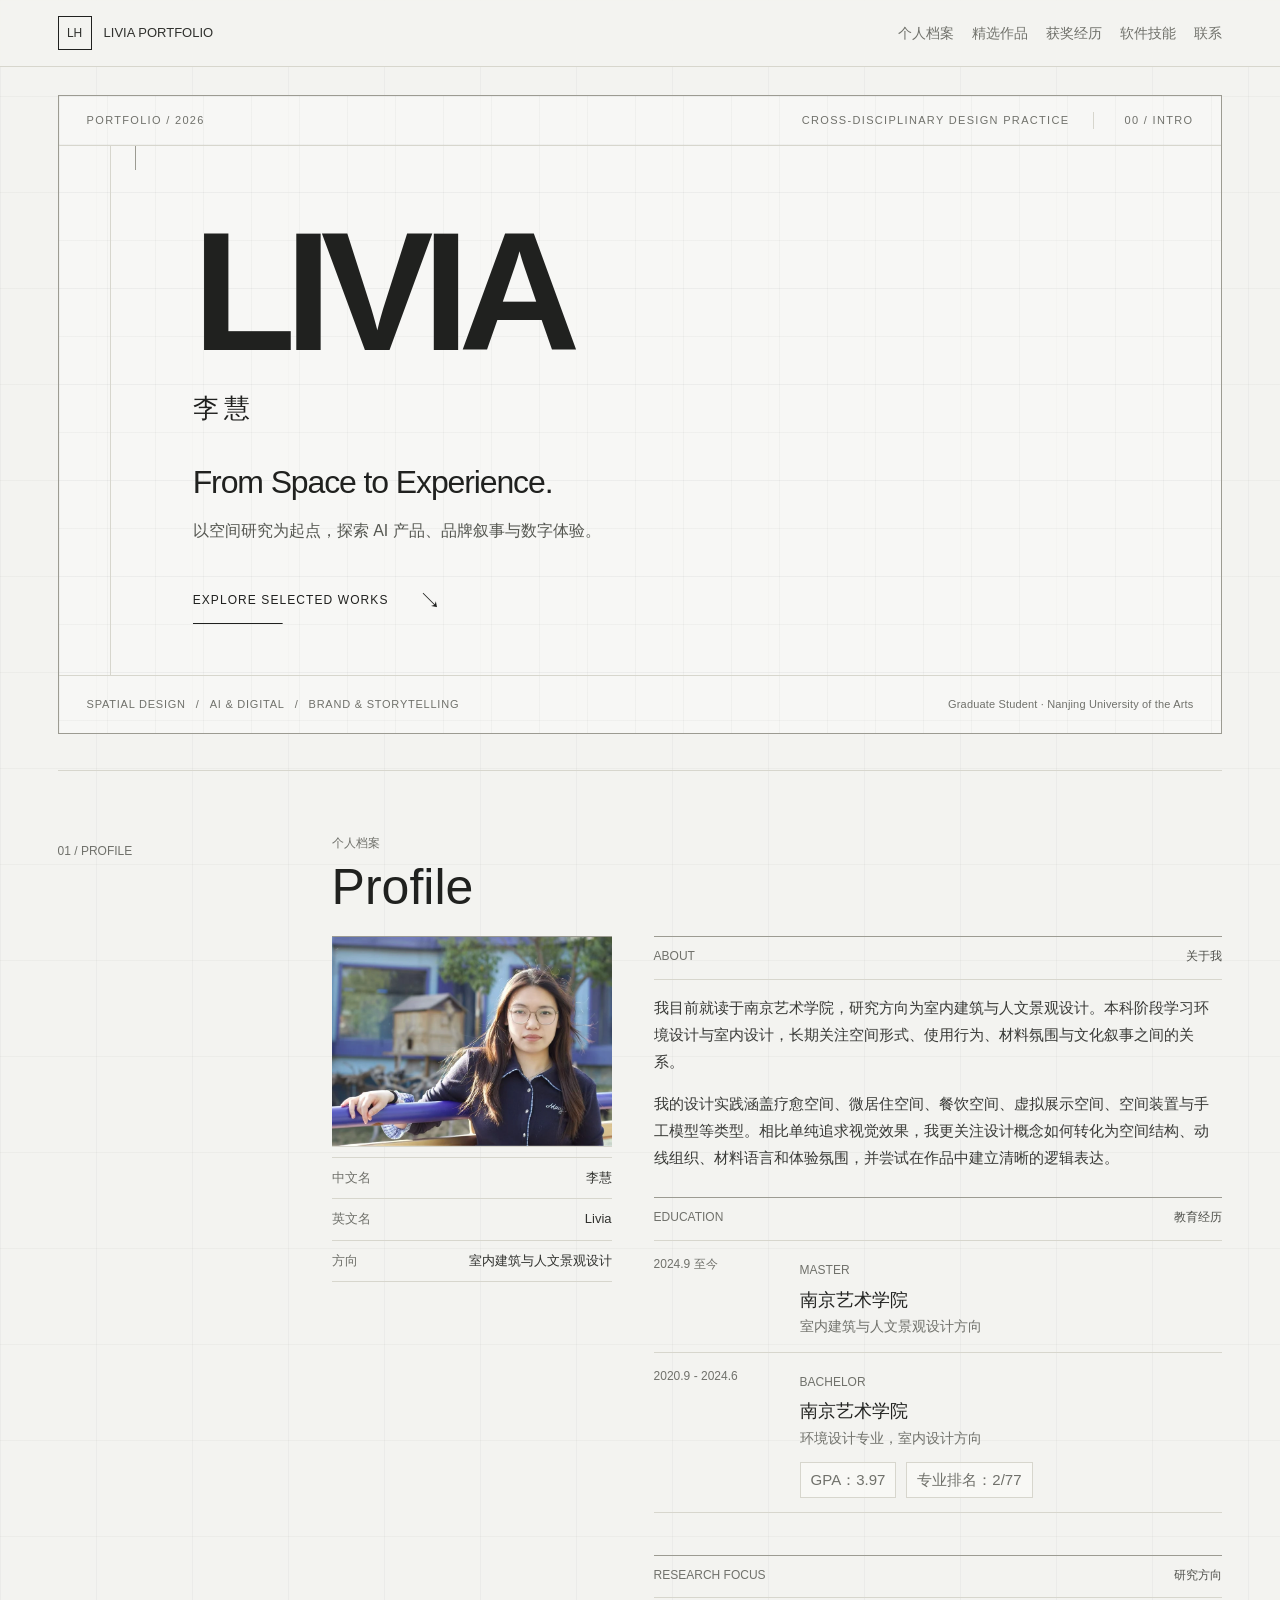
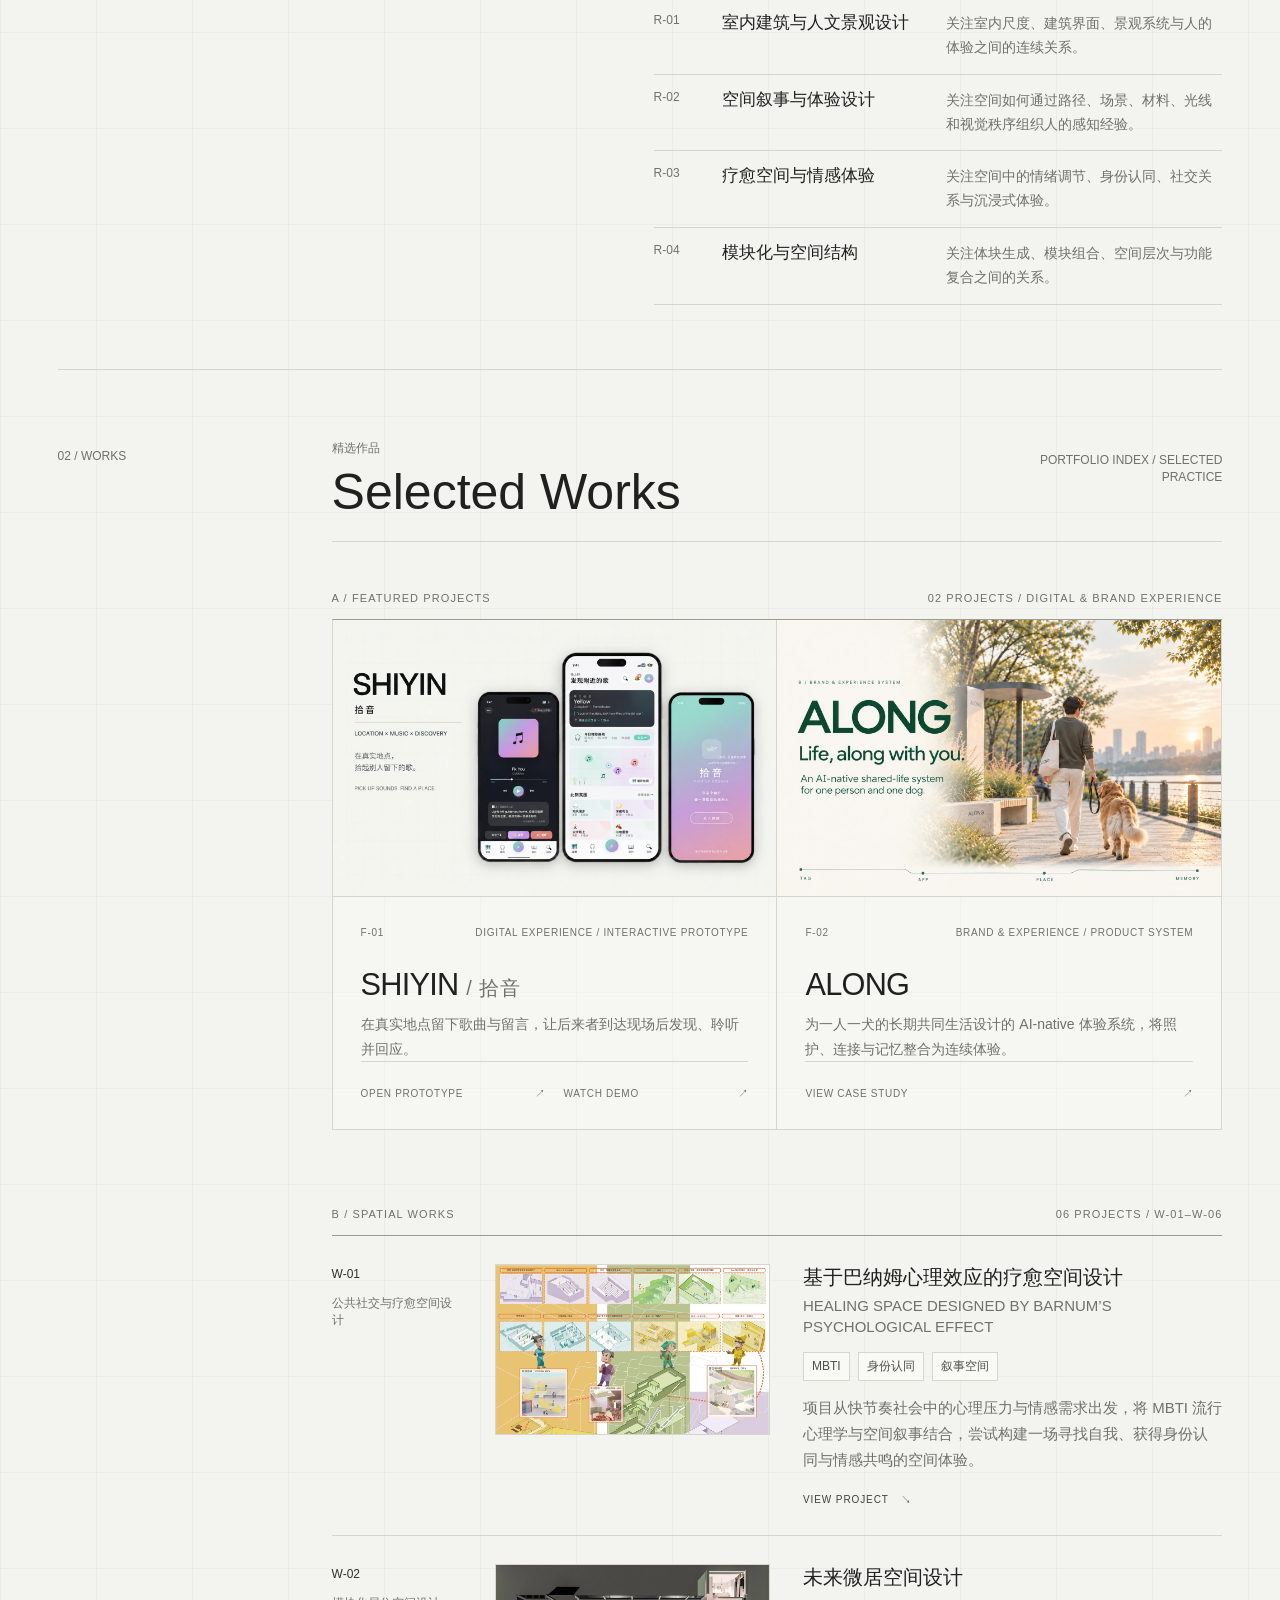
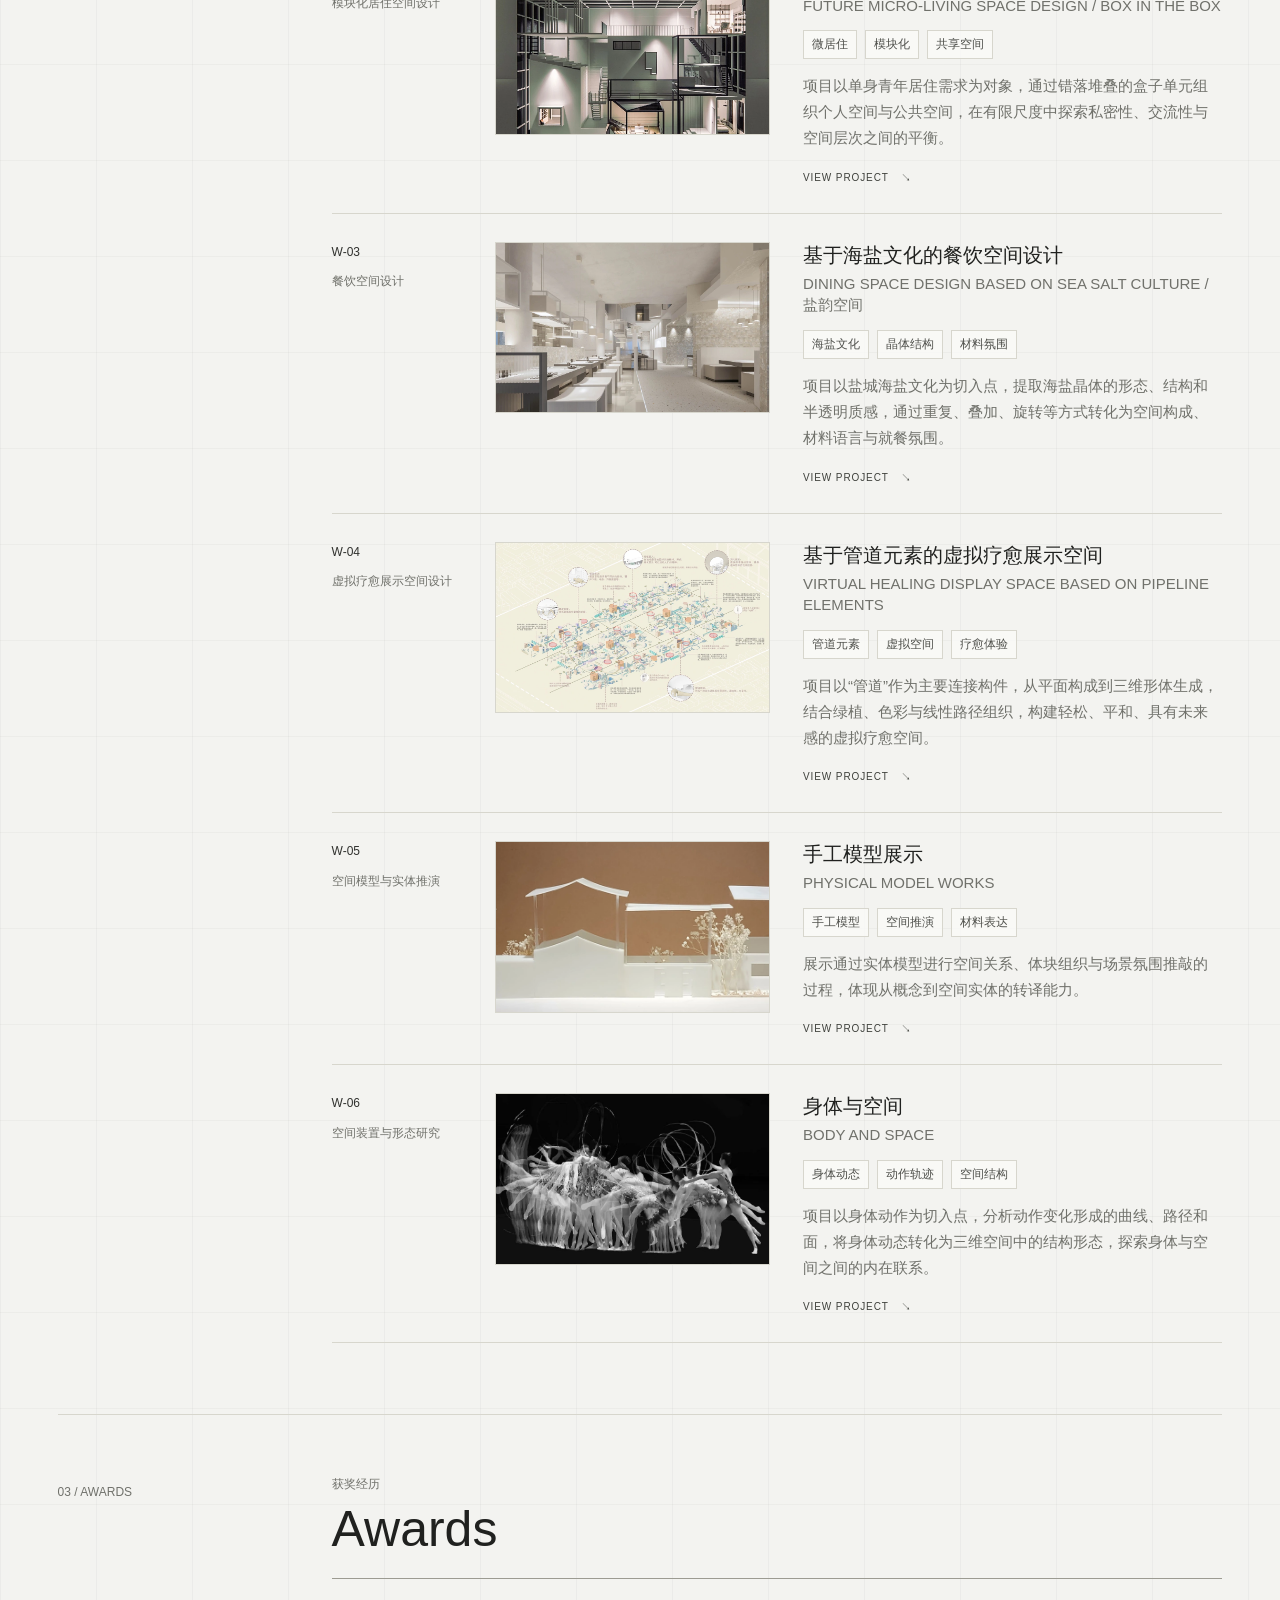
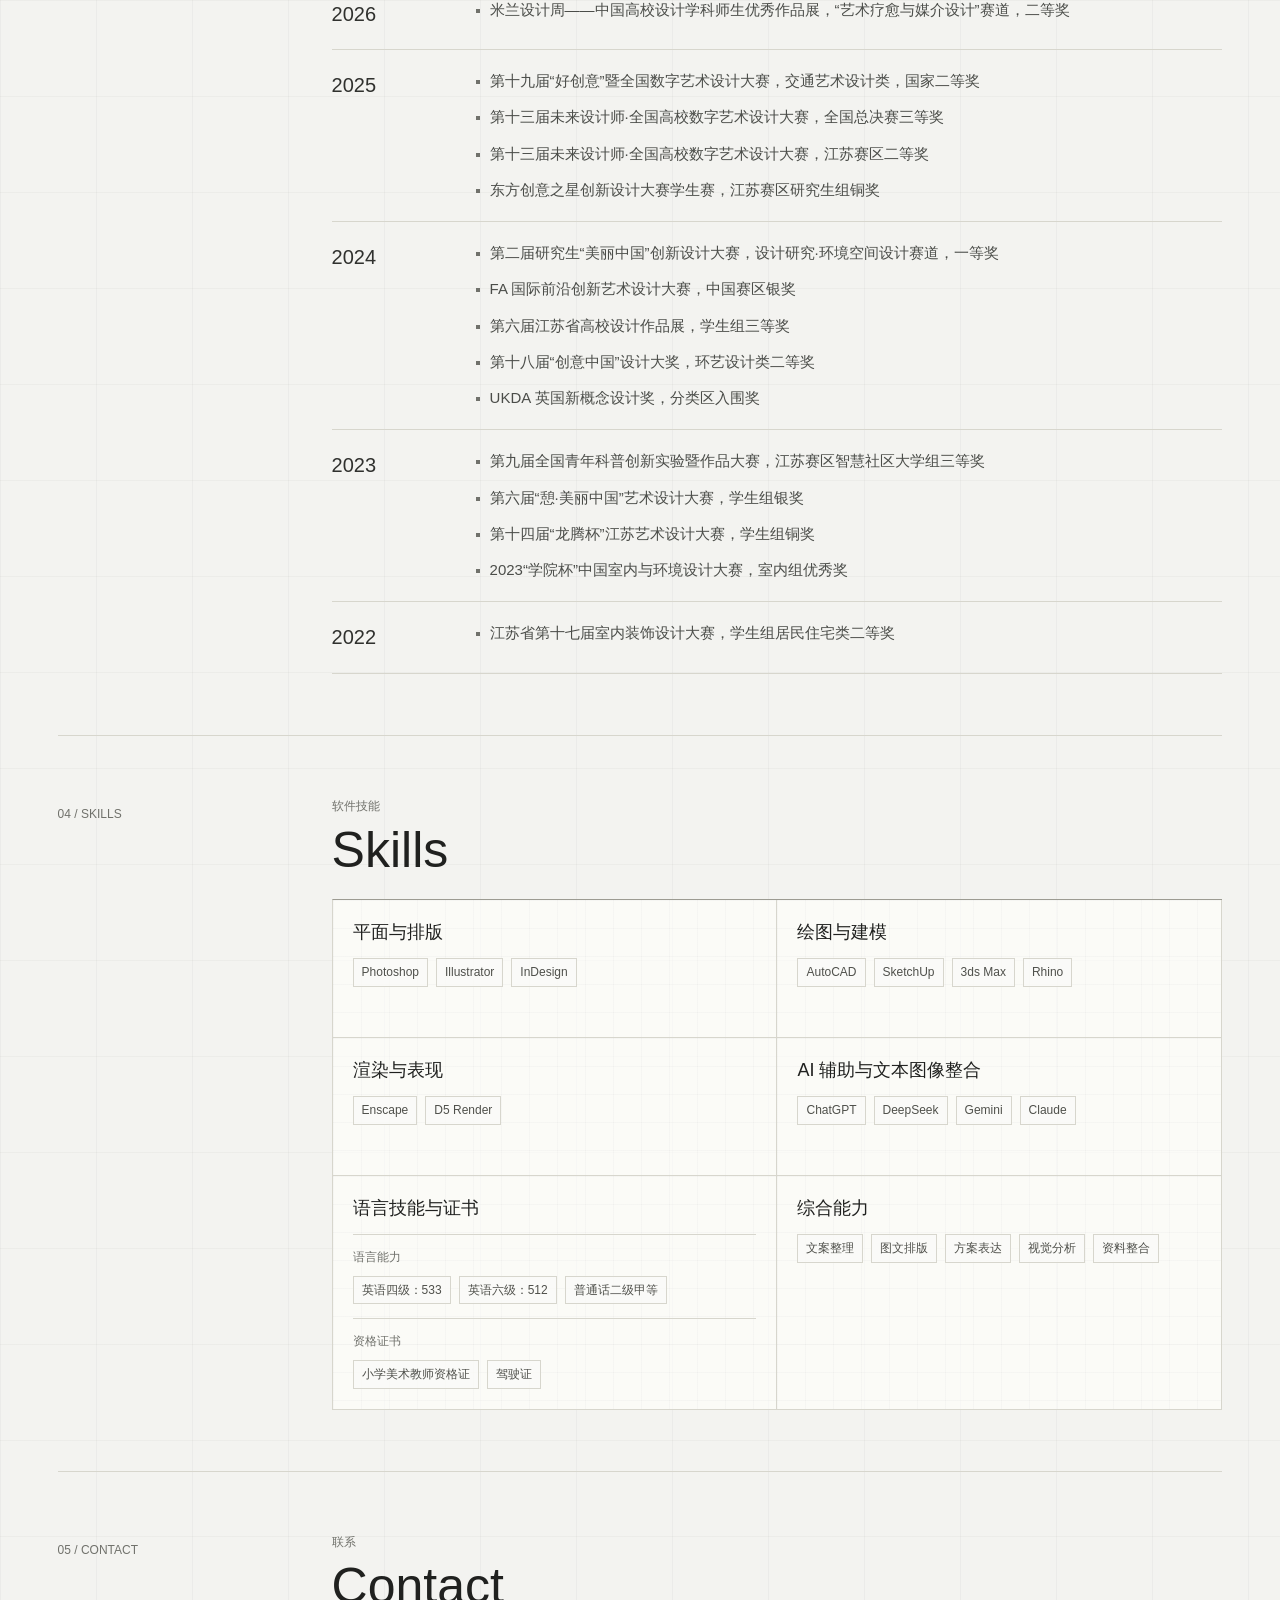
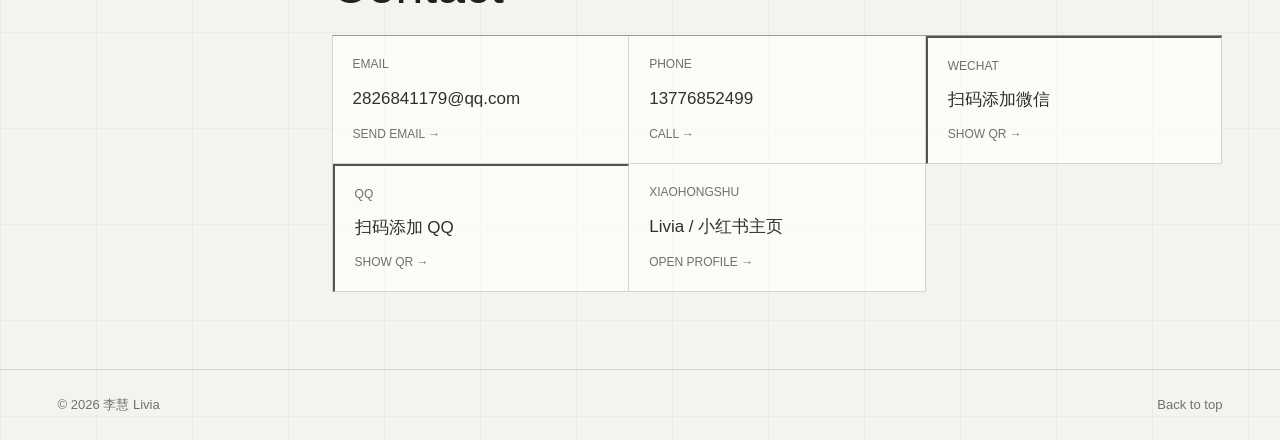
==== index.html @ 431dc791 "Livia portfolio site: optimise assets to WebP and shrink deploy to 69 MB" ====
﻿<!DOCTYPE html>
<html lang="zh-CN">
<head>
  <meta charset="UTF-8">
  <meta name="viewport" content="width=device-width, initial-scale=1.0">
  <title>李慧 / Livia Portfolio Website</title>
  <meta name="description" content="李慧 / Livia 的个人作品集网站，展示个人简介、教育经历、研究方向、精选作品、获奖经历、软件技能与联系方式。">
  <link rel="icon" href="favicon.svg" type="image/svg+xml">
  <link rel="stylesheet" href="style.css">
</head>
<body>
  <!-- 顶部导航：保留克制的作品集导航，手机端折叠显示 -->
  <header class="site-header">
    <a class="brand" href="#home" aria-label="返回首页">
      <span class="brand-mark">LH</span>
      <span>Livia Portfolio</span>
    </a>

    <button class="nav-toggle" type="button" aria-expanded="false" aria-controls="site-nav" aria-label="打开导航">
      <span></span>
      <span></span>
      <span></span>
    </button>

    <nav class="site-nav" id="site-nav">
      <a href="#profile">个人档案</a>
      <a href="#works">精选作品</a>
      <a href="#awards">获奖经历</a>
      <a href="#skills">软件技能</a>
      <a href="#contact">联系</a>
    </nav>
  </header>

  <main>
    <!-- Hero V2：沿用图纸网格，以姓名、宣言与领域索引建立层级。 -->
    <section class="hero hero-v2" id="home" aria-labelledby="hero-name">
      <div class="hero-sheet">
        <div class="hero-v2-meta hero-enter">
          <p>PORTFOLIO / 2026</p>
          <p>CROSS-DISCIPLINARY DESIGN PRACTICE</p>
          <span class="hero-sheet-number" aria-hidden="true">00 / INTRO</span>
        </div>

        <div class="hero-v2-body">
          <div class="hero-v2-identity">
            <h1 class="hero-v2-name hero-enter" id="hero-name">LIVIA</h1>
            <p class="hero-v2-cn hero-enter">李慧</p>
          </div>
          <div class="hero-v2-message hero-enter">
            <p class="hero-v2-manifesto"><span>From Space</span> <span>to Experience.</span></p>
            <p class="hero-v2-description">以空间研究为起点，探索 AI 产品、品牌叙事与数字体验。</p>
          </div>
          <div class="hero-v2-action hero-enter">
            <a class="hero-explore" href="#works">
              <span>EXPLORE SELECTED WORKS</span>
              <span class="hero-explore-arrow" aria-hidden="true">↘</span>
            </a>
          </div>
        </div>

        <div class="hero-v2-footer hero-enter">
          <p class="hero-v2-domains"><span>SPATIAL DESIGN</span><span aria-hidden="true">/</span><span>AI &amp; DIGITAL</span><span aria-hidden="true">/</span><span>BRAND &amp; STORYTELLING</span></p>
          <p class="hero-v2-affiliation">Graduate Student · Nanjing University of the Arts</p>
        </div>
      </div>
    </section>

    <section class="content-section section-grid profile-section" id="profile">
      <div class="section-label">01 / Profile</div>
      <div class="section-content">
        <p class="eyebrow">个人档案</p>
        <h2>Profile</h2>

        <!-- Profile：合并关于我、教育经历与研究方向，减少首页开头信息的分散感 -->
        <div class="profile-layout">
          <aside class="profile-panel">
            <figure class="profile-image">
              <img src="assets/images/profile.webp" alt="李慧 Livia 个人照片">
            </figure>
            <dl class="profile-info">
              <div>
                <dt>中文名</dt>
                <dd>李慧</dd>
              </div>
              <div>
                <dt>英文名</dt>
                <dd>Livia</dd>
              </div>
              <div>
                <dt>方向</dt>
                <dd>室内建筑与人文景观设计</dd>
              </div>
            </dl>
          </aside>

          <div class="profile-main">
            <section class="profile-block">
              <div class="profile-block-heading">
                <span>About</span>
                <span>关于我</span>
              </div>
              <div class="text-block profile-about-text">
                <p>
                  我目前就读于南京艺术学院，研究方向为室内建筑与人文景观设计。本科阶段学习环境设计与室内设计，长期关注空间形式、使用行为、材料氛围与文化叙事之间的关系。
                </p>
                <p>
                  我的设计实践涵盖疗愈空间、微居住空间、餐饮空间、虚拟展示空间、空间装置与手工模型等类型。相比单纯追求视觉效果，我更关注设计概念如何转化为空间结构、动线组织、材料语言和体验氛围，并尝试在作品中建立清晰的逻辑表达。
                </p>
              </div>
            </section>

            <section class="profile-block">
              <div class="profile-block-heading">
                <span>Education</span>
                <span>教育经历</span>
              </div>
              <div class="education-compact">
                <article class="education-item">
                  <div class="education-time">2024.9 至今</div>
                  <div class="education-body">
                    <span class="card-number">Master</span>
                    <h3>南京艺术学院</h3>
                    <p>室内建筑与人文景观设计方向</p>
                  </div>
                </article>

                <article class="education-item">
                  <div class="education-time">2020.9 - 2024.6</div>
                  <div class="education-body">
                    <span class="card-number">Bachelor</span>
                    <h3>南京艺术学院</h3>
                    <p>环境设计专业，室内设计方向</p>
                    <div class="meta-list">
                      <span>GPA：3.97</span>
                      <span>专业排名：2/77</span>
                    </div>
                  </div>
                </article>
              </div>
            </section>
          </div>

          <section class="profile-block profile-research">
            <div class="profile-block-heading">
              <span>Research Focus</span>
              <span>研究方向</span>
            </div>
            <div class="research-list">
              <article class="research-mini-card">
                <span class="card-number">R-01</span>
                <h3>室内建筑与人文景观设计</h3>
                <p>关注室内尺度、建筑界面、景观系统与人的体验之间的连续关系。</p>
              </article>

              <article class="research-mini-card">
                <span class="card-number">R-02</span>
                <h3>空间叙事与体验设计</h3>
                <p>关注空间如何通过路径、场景、材料、光线和视觉秩序组织人的感知经验。</p>
              </article>

              <article class="research-mini-card">
                <span class="card-number">R-03</span>
                <h3>疗愈空间与情感体验</h3>
                <p>关注空间中的情绪调节、身份认同、社交关系与沉浸式体验。</p>
              </article>

              <article class="research-mini-card">
                <span class="card-number">R-04</span>
                <h3>模块化与空间结构</h3>
                <p>关注体块生成、模块组合、空间层次与功能复合之间的关系。</p>
              </article>
            </div>
          </section>
        </div>
      </div>
    </section>

    <section class="content-section section-grid works-section" id="works">
      <div class="section-label">02 / Works</div>
      <div class="section-content">
        <div class="section-heading-row">
          <div>
            <p class="eyebrow">精选作品</p>
            <h2>Selected Works</h2>
          </div>
          <p class="section-note">Portfolio Index / Selected Practice</p>
        </div>

          <section class="works-group featured-projects" aria-labelledby="featured-projects-title">
            <div class="works-subsection-heading">
              <h3 id="featured-projects-title">A / Featured Projects</h3>
              <p>02 Projects / Digital &amp; Brand Experience</p>
            </div>

            <div class="featured-grid">
              <article class="featured-card featured-card--shiyin">
                <a class="featured-media featured-primary-link" href="https://shiyin-prototype.vercel.app/" target="_blank" rel="noopener noreferrer" aria-label="打开 SHIYIN 拾音线上原型">
                  <img src="assets/images/shiyin-cover.webp" alt="SHIYIN 拾音：地点与音乐探索界面" loading="lazy" decoding="async">
                </a>
                <div class="featured-card-body">
                  <div class="featured-meta"><span>F-01</span><span>Digital Experience / Interactive Prototype</span></div>
                  <h4><a class="featured-title-link" href="https://shiyin-prototype.vercel.app/" target="_blank" rel="noopener noreferrer">SHIYIN <span>/ 拾音</span></a></h4>
                  <p>在真实地点留下歌曲与留言，让后来者到达现场后发现、聆听并回应。</p>
                  <div class="featured-actions">
                    <a class="featured-status" href="https://shiyin-prototype.vercel.app/" target="_blank" rel="noopener noreferrer"><span>Open Prototype</span><strong aria-hidden="true">↗</strong></a>
                    <a class="featured-status" href="SHIYIN_Demo.mp4" target="_blank" rel="noopener noreferrer"><span>Watch Demo</span><strong aria-hidden="true">↗</strong></a>
                  </div>
                </div>
              </article>

              <a class="featured-card featured-card--along" href="projects/along.html">
                <figure class="featured-media">
                  <img src="assets/images/along-cover.webp" alt="ALONG 项目封面：暮色沿岸，一人一犬同行" loading="lazy" decoding="async">
                </figure>
                <div class="featured-card-body">
                  <div class="featured-meta"><span>F-02</span><span>Brand &amp; Experience / Product System</span></div>
                  <h4>ALONG</h4>
                  <p>为一人一犬的长期共同生活设计的 AI-native 体验系统，将照护、连接与记忆整合为连续体验。</p>
                  <span class="featured-status"><span>View Case Study</span><strong aria-hidden="true">↗</strong></span>
                </div>
              </a>
            </div>
          </section>

        <section class="works-group spatial-projects" aria-labelledby="spatial-projects-title">
          <div class="works-subsection-heading">
            <h3 id="spatial-projects-title">B / Spatial Works</h3>
            <p>06 Projects / W-01–W-06</p>
          </div>

          <div class="work-directory">
            <a class="work-card" href="projects/work-01.html">
              <div class="work-index"><span>W-01</span><span>公共社交与疗愈空间设计</span></div>
              <figure class="work-image-frame">
                <img class="work-preview-image managed-image" src="assets/images/work-01-cover.webp" alt="基于巴纳姆心理效应的疗愈空间设计">
                <span>IMAGE PENDING</span>
              </figure>
              <div class="work-text">
                <h3>基于巴纳姆心理效应的疗愈空间设计</h3>
                <p class="work-title-en">Healing Space Designed by Barnum’s Psychological Effect</p>
                <div class="tag-list"><span>MBTI</span><span>身份认同</span><span>叙事空间</span></div>
                <p class="work-summary">项目从快节奏社会中的心理压力与情感需求出发，将 MBTI 流行心理学与空间叙事结合，尝试构建一场寻找自我、获得身份认同与情感共鸣的空间体验。</p>
                <span class="work-view">View Project <span aria-hidden="true">↘</span></span>
              </div>
            </a>

            <a class="work-card" href="projects/work-02.html">
              <div class="work-index"><span>W-02</span><span>模块化居住空间设计</span></div>
              <figure class="work-image-frame">
                <img class="work-preview-image managed-image" src="assets/images/work-02-cover.webp" alt="未来微居空间设计">
                <span>IMAGE PENDING</span>
              </figure>
              <div class="work-text">
                <h3>未来微居空间设计</h3>
                <p class="work-title-en">Future Micro-Living Space Design / BOX IN THE BOX</p>
                <div class="tag-list"><span>微居住</span><span>模块化</span><span>共享空间</span></div>
                <p class="work-summary">项目以单身青年居住需求为对象，通过错落堆叠的盒子单元组织个人空间与公共空间，在有限尺度中探索私密性、交流性与空间层次之间的平衡。</p>
                <span class="work-view">View Project <span aria-hidden="true">↘</span></span>
              </div>
            </a>

            <a class="work-card" href="projects/work-03.html">
              <div class="work-index"><span>W-03</span><span>餐饮空间设计</span></div>
              <figure class="work-image-frame">
                <img class="work-preview-image managed-image" src="assets/images/work-03-cover.webp" alt="基于海盐文化的餐饮空间设计">
                <span>IMAGE PENDING</span>
              </figure>
              <div class="work-text">
                <h3>基于海盐文化的餐饮空间设计</h3>
                <p class="work-title-en">Dining Space Design Based on Sea Salt Culture / 盐韵空间</p>
                <div class="tag-list"><span>海盐文化</span><span>晶体结构</span><span>材料氛围</span></div>
                <p class="work-summary">项目以盐城海盐文化为切入点，提取海盐晶体的形态、结构和半透明质感，通过重复、叠加、旋转等方式转化为空间构成、材料语言与就餐氛围。</p>
                <span class="work-view">View Project <span aria-hidden="true">↘</span></span>
              </div>
            </a>

            <a class="work-card" href="projects/work-04.html">
              <div class="work-index"><span>W-04</span><span>虚拟疗愈展示空间设计</span></div>
              <figure class="work-image-frame">
                <img class="work-preview-image managed-image" src="assets/images/work-04-cover.webp" alt="基于管道元素的虚拟疗愈展示空间">
                <span>IMAGE PENDING</span>
              </figure>
              <div class="work-text">
                <h3>基于管道元素的虚拟疗愈展示空间</h3>
                <p class="work-title-en">Virtual Healing Display Space Based on Pipeline Elements</p>
                <div class="tag-list"><span>管道元素</span><span>虚拟空间</span><span>疗愈体验</span></div>
                <p class="work-summary">项目以“管道”作为主要连接构件，从平面构成到三维形体生成，结合绿植、色彩与线性路径组织，构建轻松、平和、具有未来感的虚拟疗愈空间。</p>
                <span class="work-view">View Project <span aria-hidden="true">↘</span></span>
              </div>
            </a>

            <a class="work-card" href="projects/work-05.html">
              <div class="work-index"><span>W-05</span><span>空间模型与实体推演</span></div>
              <figure class="work-image-frame">
                <img class="work-preview-image managed-image" src="assets/images/work-05-cover.webp" alt="手工模型展示">
                <span>IMAGE PENDING</span>
              </figure>
              <div class="work-text">
                <h3>手工模型展示</h3>
                <p class="work-title-en">Physical Model Works</p>
                <div class="tag-list"><span>手工模型</span><span>空间推演</span><span>材料表达</span></div>
                <p class="work-summary">展示通过实体模型进行空间关系、体块组织与场景氛围推敲的过程，体现从概念到空间实体的转译能力。</p>
                <span class="work-view">View Project <span aria-hidden="true">↘</span></span>
              </div>
            </a>

            <a class="work-card" href="projects/work-06.html">
              <div class="work-index"><span>W-06</span><span>空间装置与形态研究</span></div>
              <figure class="work-image-frame">
                <img class="work-preview-image managed-image" src="assets/images/work-06-cover.webp" alt="身体与空间">
                <span>IMAGE PENDING</span>
              </figure>
              <div class="work-text">
                <h3>身体与空间</h3>
                <p class="work-title-en">Body and Space</p>
                <div class="tag-list"><span>身体动态</span><span>动作轨迹</span><span>空间结构</span></div>
                <p class="work-summary">项目以身体动作为切入点，分析动作变化形成的曲线、路径和面，将身体动态转化为三维空间中的结构形态，探索身体与空间之间的内在联系。</p>
                <span class="work-view">View Project <span aria-hidden="true">↘</span></span>
              </div>
            </a>
          </div>
        </section>
      </div>
    </section>

    <section class="content-section section-grid compact-section awards-section" id="awards">
      <div class="section-label">03 / Awards</div>
      <div class="section-content">
        <p class="eyebrow">获奖经历</p>
        <h2>Awards</h2>

        <!-- 获奖经历：按年份倒序排列，左侧年份，右侧奖项 -->
        <div class="awards-timeline">
          <article class="award-year">
            <h3>2026</h3>
            <ul>
              <li>米兰设计周——中国高校设计学科师生优秀作品展，“艺术疗愈与媒介设计”赛道，二等奖</li>
            </ul>
          </article>

          <article class="award-year">
            <h3>2025</h3>
            <ul>
              <li>第十九届“好创意”暨全国数字艺术设计大赛，交通艺术设计类，国家二等奖</li>
              <li>第十三届未来设计师·全国高校数字艺术设计大赛，全国总决赛三等奖</li>
              <li>第十三届未来设计师·全国高校数字艺术设计大赛，江苏赛区二等奖</li>
              <li>东方创意之星创新设计大赛学生赛，江苏赛区研究生组铜奖</li>
            </ul>
          </article>

          <article class="award-year">
            <h3>2024</h3>
            <ul>
              <li>第二届研究生“美丽中国”创新设计大赛，设计研究·环境空间设计赛道，一等奖</li>
              <li>FA 国际前沿创新艺术设计大赛，中国赛区银奖</li>
              <li>第六届江苏省高校设计作品展，学生组三等奖</li>
              <li>第十八届“创意中国”设计大奖，环艺设计类二等奖</li>
              <li>UKDA 英国新概念设计奖，分类区入围奖</li>
            </ul>
          </article>

          <article class="award-year">
            <h3>2023</h3>
            <ul>
              <li>第九届全国青年科普创新实验暨作品大赛，江苏赛区智慧社区大学组三等奖</li>
              <li>第六届“憩·美丽中国”艺术设计大赛，学生组银奖</li>
              <li>第十四届“龙腾杯”江苏艺术设计大赛，学生组铜奖</li>
              <li>2023“学院杯”中国室内与环境设计大赛，室内组优秀奖</li>
            </ul>
          </article>

          <article class="award-year">
            <h3>2022</h3>
            <ul>
              <li>江苏省第十七届室内装饰设计大赛，学生组居民住宅类二等奖</li>
            </ul>
          </article>
        </div>
      </div>
    </section>

    <section class="content-section section-grid compact-section skills-section" id="skills">
      <div class="section-label">04 / Skills</div>
      <div class="section-content">
        <p class="eyebrow">软件技能</p>
        <h2>Skills</h2>

        <!-- 技能分组表达，避免堆成一排标签 -->
        <div class="skills-grid">
          <article class="skill-group">
            <h3>平面与排版</h3>
            <div class="skill-tags">
              <span>Photoshop</span>
              <span>Illustrator</span>
              <span>InDesign</span>
            </div>
          </article>

          <article class="skill-group">
            <h3>绘图与建模</h3>
            <div class="skill-tags">
              <span>AutoCAD</span>
              <span>SketchUp</span>
              <span>3ds Max</span>
              <span>Rhino</span>
            </div>
          </article>

          <article class="skill-group">
            <h3>渲染与表现</h3>
            <div class="skill-tags">
              <span>Enscape</span>
              <span>D5 Render</span>
            </div>
          </article>

          <article class="skill-group">
            <h3>AI 辅助与文本图像整合</h3>
            <div class="skill-tags">
              <span>ChatGPT</span>
              <span>DeepSeek</span>
              <span>Gemini</span>
              <span>Claude</span>
            </div>
          </article>

          <article class="skill-group">
            <h3>语言技能与证书</h3>
            <div class="skill-subgroup">
              <h4>语言能力</h4>
              <div class="skill-tags">
                <span>英语四级：533</span>
                <span>英语六级：512</span>
                <span>普通话二级甲等</span>
              </div>
            </div>
            <div class="skill-subgroup">
              <h4>资格证书</h4>
              <div class="skill-tags">
                <span>小学美术教师资格证</span>
                <span>驾驶证</span>
              </div>
            </div>
          </article>

          <article class="skill-group">
            <h3>综合能力</h3>
            <div class="skill-tags">
              <span>文案整理</span>
              <span>图文排版</span>
              <span>方案表达</span>
              <span>视觉分析</span>
              <span>资料整合</span>
            </div>
          </article>
        </div>
      </div>
    </section>

    <section class="content-section section-grid contact-section" id="contact">
      <div class="section-label">05 / Contact</div>
      <div class="section-content">
        <p class="eyebrow">联系</p>
        <h2>Contact</h2>
        <div class="contact-grid">
          <a class="contact-card" href="mailto:2826841179@qq.com">
            <span>Email</span>
            <strong>2826841179@qq.com</strong>
            <em>Send Email →</em>
          </a>
          <a class="contact-card" href="tel:13776852499">
            <span>Phone</span>
            <strong>13776852499</strong>
            <em>Call →</em>
          </a>
          <button class="contact-card" type="button" data-qr-open="wechat">
            <span>WeChat</span>
            <strong>扫码添加微信</strong>
            <em>Show QR →</em>
          </button>
          <button class="contact-card" type="button" data-qr-open="qq">
            <span>QQ</span>
            <strong>扫码添加 QQ</strong>
            <em>Show QR →</em>
          </button>
          <a class="contact-card" href="https://www.xiaohongshu.com/user/profile/599ee4b650c4b4029b82e7ce" target="_blank" rel="noopener noreferrer">
            <span>Xiaohongshu</span>
            <strong>Livia / 小红书主页</strong>
            <em>Open Profile →</em>
          </a>
        </div>
      </div>
    </section>

    <div class="qr-modal" id="qr-modal" aria-hidden="true">
      <div class="qr-modal-backdrop" data-qr-close></div>
      <div class="qr-modal-panel" role="dialog" aria-modal="true" aria-labelledby="qr-modal-title">
        <button class="qr-modal-close" type="button" aria-label="关闭二维码弹窗" data-qr-close>×</button>
        <p class="eyebrow" id="qr-modal-title">WeChat</p>
        <h2>Scan to connect</h2>
        <figure class="qr-frame" data-qr-frame>
          <img class="managed-image" src="assets/images/wechat-qr.webp" alt="WeChat 二维码" data-qr-image>
          <span>IMAGE PENDING</span>
        </figure>
      </div>
    </div>
  </main>

  <footer class="site-footer">
    <span>© 2026 李慧 Livia</span>
    <a href="#home">Back to top</a>
  </footer>

  <script src="script.js"></script>
</body>
</html>
---- style.css ----
/* 基础变量：集中管理颜色、边框和间距，保持灰白、细线、图纸感 */
:root {
  --color-bg: #f3f3f0;
  --color-paper: #fbfbf8;
  --color-surface: rgba(255, 255, 252, 0.78);
  --color-text: #20211f;
  --color-muted: #70716b;
  --color-faint: #aaa9a1;
  --color-line: #d7d6cd;
  --color-line-strong: #9c9b92;
  --color-accent: #4f5b55;
  --max-width: 1360px;
  --side-gap: clamp(20px, 4.5vw, 76px);
  --section-gap: clamp(44px, 5.5vw, 78px);
}

* {
  box-sizing: border-box;
}

html {
  scroll-behavior: smooth;
}

body {
  margin: 0;
  background:
    linear-gradient(90deg, rgba(32, 33, 31, 0.035) 1px, transparent 1px),
    linear-gradient(180deg, rgba(32, 33, 31, 0.03) 1px, transparent 1px),
    var(--color-bg);
  background-size: 96px 96px;
  color: var(--color-text);
  font-family: -apple-system, BlinkMacSystemFont, "Segoe UI", "PingFang SC", "Microsoft YaHei", Arial, sans-serif;
  line-height: 1.72;
}

a {
  color: inherit;
  text-decoration: none;
}

p,
h1,
h2,
h3,
figure,
dl,
dd {
  margin: 0;
}

ul {
  margin: 0;
  padding: 0;
}

/* 顶部导航 */
.site-header {
  position: sticky;
  top: 0;
  z-index: 10;
  display: flex;
  align-items: center;
  justify-content: space-between;
  gap: 24px;
  padding: 16px var(--side-gap);
  border-bottom: 1px solid var(--color-line);
  background: rgba(243, 243, 240, 0.9);
  backdrop-filter: blur(14px);
}

.brand {
  display: inline-flex;
  align-items: center;
  flex: 0 0 auto;
  gap: 12px;
  color: #30312e;
  font-size: 13px;
  text-transform: uppercase;
}

.brand-mark {
  display: inline-grid;
  width: 34px;
  height: 34px;
  place-items: center;
  border: 1px solid var(--color-text);
  font-size: 12px;
}

.site-nav {
  display: flex;
  flex-wrap: wrap;
  align-items: center;
  justify-content: flex-end;
  gap: 8px 18px;
  color: var(--color-muted);
  font-size: 14px;
}

.site-nav a {
  transition: color 0.2s ease;
}

.site-nav a:hover {
  color: var(--color-text);
}

.nav-toggle {
  display: none;
  width: 40px;
  height: 40px;
  padding: 0;
  border: 1px solid var(--color-line);
  background: transparent;
  cursor: pointer;
}

.nav-toggle span {
  display: block;
  width: 18px;
  height: 1px;
  margin: 5px auto;
  background: var(--color-text);
}

/* 通用版式：左侧编号与右侧内容统一对齐 */
.section-grid {
  display: grid;
  grid-template-columns: minmax(120px, 210px) minmax(0, 1fr);
  gap: clamp(28px, 5vw, 72px);
  width: min(var(--max-width), calc(100% - var(--side-gap) * 2));
  margin: 0 auto;
}

.content-section {
  padding: var(--section-gap) 0;
  border-top: 1px solid var(--color-line);
}

.compact-section {
  padding: clamp(38px, 4.8vw, 66px) 0;
}

.section-label,
.hero-meta,
.hero-note,
.eyebrow,
.card-number,
.plate-label,
.section-note,
.work-index,
.work-title-en {
  color: var(--color-muted);
  font-size: 12px;
  line-height: 1.45;
  text-transform: uppercase;
}

.section-label {
  position: sticky;
  top: 88px;
  align-self: start;
  padding-top: 8px;
}

.section-content {
  max-width: 1040px;
}

.section-content h2 {
  max-width: 790px;
  margin: 6px 0 20px;
  font-size: clamp(30px, 4vw, 50px);
  font-weight: 500;
  line-height: 1.16;
}

.text-block {
  display: grid;
  gap: 18px;
  max-width: 760px;
  color: #383936;
  font-size: 17px;
}

.section-heading-row {
  display: flex;
  align-items: start;
  justify-content: space-between;
  gap: 24px;
  margin-bottom: 8px;
  border-bottom: 1px solid var(--color-line);
}

.section-note {
  max-width: 230px;
  padding-top: 12px;
  text-align: right;
}

/* 首页：图纸感大标题区域 */
.hero {
  width: min(var(--max-width), calc(100% - var(--side-gap) * 2));
  min-height: calc(100vh - 67px);
  margin: 0 auto;
  padding: clamp(24px, 3vw, 38px) 0 clamp(34px, 5vw, 58px);
}

.hero-drawing {
  position: relative;
  min-height: calc(100vh - 118px);
  display: grid;
  grid-template-columns: minmax(140px, 230px) minmax(0, 1fr);
  grid-template-rows: auto 1fr auto;
  gap: 0;
  border: 1px solid var(--color-line-strong);
  background:
    linear-gradient(90deg, rgba(79, 91, 85, 0.08) 1px, transparent 1px),
    linear-gradient(180deg, rgba(79, 91, 85, 0.07) 1px, transparent 1px),
    rgba(251, 251, 248, 0.62);
  background-size: 48px 48px;
}

.hero-drawing::before,
.hero-drawing::after {
  content: "";
  position: absolute;
  pointer-events: none;
}

.hero-drawing::before {
  inset: 18px;
  border: 1px solid rgba(156, 155, 146, 0.55);
}

.hero-drawing::after {
  top: 0;
  bottom: 0;
  left: min(230px, 20vw);
  width: 1px;
  background: var(--color-line);
}

.hero-meta {
  grid-column: 1 / -1;
  display: grid;
  grid-template-columns: minmax(140px, 230px) 1fr 1fr;
  border-bottom: 1px solid var(--color-line);
}

.hero-meta span,
.hero-note span {
  padding: 14px 18px;
  border-right: 1px solid var(--color-line);
}

.hero-meta span:last-child,
.hero-note span:last-child {
  border-right: 0;
}

.hero-title-block {
  grid-column: 2;
  display: flex;
  flex-direction: column;
  justify-content: center;
  min-height: 58vh;
  padding: clamp(40px, 6vw, 84px) clamp(28px, 5vw, 76px);
}

.hero h1 {
  display: grid;
  gap: 6px;
  margin: 18px 0 26px;
  font-size: clamp(72px, 10vw, 176px);
  font-weight: 500;
  line-height: 0.9;
}

.hero h1 span:last-child {
  color: transparent;
  -webkit-text-stroke: 1px var(--color-text);
}

.hero-subtitle {
  max-width: 640px;
  color: #373936;
  font-size: clamp(18px, 2.4vw, 30px);
}

.hero-statement {
  max-width: 720px;
  margin-top: 18px;
  color: #4b4d49;
  font-size: clamp(15px, 1.5vw, 17px);
}

.hero-plate {
  grid-column: 1;
  grid-row: 2;
  display: flex;
  flex-direction: column;
  justify-content: end;
  min-height: 260px;
  padding: 18px;
  border-right: 1px solid var(--color-line);
}

.hero-keywords {
  display: grid;
  gap: 7px;
  margin-top: 14px;
}

.hero-keywords span {
  display: block;
  padding: 6px 0;
  border-top: 1px solid var(--color-line);
  color: #30312e;
  font-size: 14px;
}

.hero-note {
  grid-column: 1 / -1;
  display: grid;
  grid-template-columns: minmax(140px, 230px) minmax(0, 1fr);
  border-top: 1px solid var(--color-line);
}

/* 首页增强版 Hero：超大文字排版 + 图纸式标注 + 克制按钮 */
.hero-impact {
  overflow: hidden;
}

.hero-impact .hero-title-block {
  position: relative;
  display: grid;
  align-content: center;
  min-height: 60vh;
  padding: clamp(34px, 4.5vw, 64px) clamp(24px, 5vw, 76px);
}

.hero-intro {
  position: relative;
  z-index: 4;
  max-width: 620px;
  color: #4b4d49;
  font-size: clamp(15px, 1.5vw, 20px);
  animation: heroFadeUp 0.7s ease both;
}

.hero-display {
  position: relative;
  z-index: 2;
  display: grid;
  gap: 0;
  max-width: 100%;
  min-width: 0;
  margin: clamp(18px, 3vw, 34px) 0 clamp(30px, 4.5vw, 58px);
  font-size: clamp(82px, 10.8vw, 176px);
  font-weight: 700;
  letter-spacing: 0;
  line-height: 0.84;
  text-transform: uppercase;
  animation: heroRise 0.85s ease 0.08s both;
  will-change: transform;
}

.hero-display span:last-child {
  color: transparent;
  -webkit-text-stroke: 1px var(--color-text);
}

.hero-copy {
  position: relative;
  z-index: 4;
  max-width: 760px;
  animation: heroFadeUp 0.75s ease 0.32s both;
}

.hero-actions {
  position: relative;
  z-index: 4;
  display: flex;
  flex-wrap: wrap;
  gap: 12px;
  margin-top: 24px;
  animation: heroFadeUp 0.75s ease 0.45s both;
}

.hero-button {
  display: inline-flex;
  align-items: center;
  justify-content: center;
  min-width: 150px;
  min-height: 44px;
  padding: 10px 18px;
  border: 1px solid var(--color-text);
  font-size: 14px;
  transition: transform 0.25s ease, background 0.25s ease, color 0.25s ease;
}

.hero-button:hover {
  transform: translateY(-2px);
}

.hero-button:focus-visible {
  outline: 1px solid var(--color-text);
  outline-offset: 3px;
}

.hero-button-primary {
  background: var(--color-text);
  color: var(--color-paper);
}

.hero-button-primary:hover {
  background: transparent;
  color: var(--color-text);
}

.hero-button-secondary {
  background: rgba(251, 251, 248, 0.72);
  color: var(--color-text);
}

.hero-button-secondary:hover {
  background: var(--color-text);
  color: var(--color-paper);
}

.hero-tags {
  display: grid;
  gap: 8px;
  margin-top: 14px;
}

.hero-tags span {
  display: block;
  padding: 7px 0;
  border-top: 1px solid var(--color-line);
  color: #30312e;
  font-size: 13px;
}

.site-nav a {
  position: relative;
}

.site-nav a::after {
  content: "";
  position: absolute;
  left: 0;
  right: 0;
  bottom: -5px;
  height: 1px;
  background: var(--color-text);
  transform: scaleX(0);
  transform-origin: left;
  transition: transform 0.22s ease;
}

.site-nav a:hover::after {
  transform: scaleX(1);
}

.work-card,
.work-index,
.work-text h3 {
  transition: transform 0.25s ease, color 0.25s ease, border-color 0.3s ease, box-shadow 0.3s ease;
}

.work-card:hover .work-index,
.work-card:hover .work-text h3 {
  transform: translateX(4px);
}

.reveal-item {
  opacity: 0;
  transform: translateY(18px);
  transition: opacity 0.65s ease, transform 0.65s ease;
}

.reveal-item.is-visible {
  opacity: 1;
  transform: translateY(0);
}

@keyframes heroFadeUp {
  from {
    opacity: 0;
    transform: translateY(14px);
  }
  to {
    opacity: 1;
    transform: translateY(0);
  }
}

@keyframes heroRise {
  from {
    opacity: 0;
    transform: translateY(28px);
  }
  to {
    opacity: 1;
    transform: translateY(0);
  }
}

/* 关于我 */
.profile-section {
  padding-top: clamp(42px, 5vw, 72px);
  padding-bottom: clamp(42px, 5vw, 72px);
}

.profile-layout {
  display: grid;
  grid-template-columns: minmax(220px, 280px) minmax(0, 1fr);
  gap: clamp(24px, 3.4vw, 42px);
  align-items: start;
}

.profile-main {
  display: grid;
  gap: 26px;
}

.profile-research {
  grid-column: 2;
}

.profile-block {
  border-top: 1px solid var(--color-line-strong);
}

.profile-block-heading {
  display: flex;
  align-items: baseline;
  justify-content: space-between;
  gap: 18px;
  padding: 9px 0 12px;
  border-bottom: 1px solid var(--color-line);
  color: var(--color-muted);
  font-size: 12px;
  text-transform: uppercase;
}

.profile-block-heading span:last-child {
  color: #4f504b;
  text-transform: none;
}

.profile-about-text {
  gap: 14px;
  max-width: none;
  padding-top: 14px;
  font-size: 15px;
  line-height: 1.82;
}

.education-compact,
.research-list {
  display: grid;
}

.education-item {
  display: grid;
  grid-template-columns: minmax(98px, 128px) minmax(0, 1fr);
  gap: 18px;
  padding: 14px 0;
  border-bottom: 1px solid var(--color-line);
}

.education-time {
  color: var(--color-muted);
  font-size: 12px;
  line-height: 1.6;
}

.education-body h3 {
  margin: 5px 0 2px;
  font-size: 18px;
  font-weight: 500;
  line-height: 1.35;
}

.education-body p {
  color: var(--color-muted);
  font-size: 14px;
}

.research-mini-card {
  display: grid;
  grid-template-columns: 54px minmax(210px, 0.36fr) minmax(0, 1fr);
  column-gap: 14px;
  row-gap: 3px;
  padding: 14px 0;
  border-bottom: 1px solid var(--color-line);
}

.research-mini-card .card-number {
  grid-row: auto;
}

.research-mini-card h3 {
  align-self: start;
  margin: 0;
  font-size: 17px;
  font-weight: 500;
  line-height: 1.35;
  white-space: nowrap;
}

.research-mini-card p {
  margin: 0;
  color: var(--color-muted);
  font-size: 14px;
  line-height: 1.7;
}

.about-layout {
  display: grid;
  grid-template-columns: minmax(220px, 300px) minmax(0, 1fr);
  gap: clamp(24px, 4vw, 46px);
  align-items: start;
}

.profile-panel {
  border-top: 1px solid var(--color-line-strong);
}

.profile-image {
  aspect-ratio: 4 / 3;
  overflow: hidden;
  border-bottom: 1px solid var(--color-line);
  background: var(--color-paper);
}

.profile-image img {
  width: 100%;
  height: 100%;
  display: block;
  object-fit: cover;
}

.profile-info {
  display: grid;
  margin-top: 10px;
}

.profile-info div {
  display: grid;
  grid-template-columns: 72px minmax(0, 1fr);
  border-bottom: 1px solid var(--color-line);
}

.profile-info div:first-child {
  border-top: 1px solid var(--color-line);
}

.profile-info dt,
.profile-info dd {
  padding: 9px 0;
  font-size: 13px;
}

.profile-info dt {
  color: var(--color-muted);
}

.profile-info dd {
  color: #30312e;
  text-align: right;
}

/* 教育时间轴 */
.timeline {
  display: grid;
  border-top: 1px solid var(--color-line-strong);
}

.timeline-item {
  display: grid;
  grid-template-columns: minmax(150px, 220px) minmax(0, 1fr);
  border-bottom: 1px solid var(--color-line);
}

.timeline-time {
  padding: 22px 22px 22px 0;
  color: var(--color-muted);
  font-size: 13px;
}

.timeline-body {
  padding: 22px 0 22px 28px;
  border-left: 1px solid var(--color-line);
}

.timeline-body h3 {
  margin: 8px 0 4px;
  font-size: 24px;
  font-weight: 500;
}

.timeline-body p,
.meta-list {
  color: var(--color-muted);
  font-size: 15px;
}

.meta-list {
  display: flex;
  flex-wrap: wrap;
  gap: 10px;
  margin-top: 12px;
}

.meta-list span {
  padding: 4px 10px;
  border: 1px solid var(--color-line);
  background: rgba(251, 251, 248, 0.65);
}

/* 研究方向：学术图版卡片系统 */
.research-board {
  display: grid;
  grid-template-columns: repeat(2, minmax(0, 1fr));
  border-top: 1px solid var(--color-line-strong);
  border-left: 1px solid var(--color-line);
}

.research-card {
  min-height: 200px;
  display: grid;
  grid-template-rows: auto auto 1fr;
  padding: 22px;
  border-right: 1px solid var(--color-line);
  border-bottom: 1px solid var(--color-line);
  background:
    linear-gradient(90deg, rgba(32, 33, 31, 0.025) 1px, transparent 1px),
    linear-gradient(180deg, rgba(32, 33, 31, 0.025) 1px, transparent 1px),
    var(--color-surface);
  background-size: 28px 28px;
}

.research-card-head,
.work-index {
  display: flex;
  justify-content: space-between;
  gap: 12px;
}

.research-card h3,
.work-card h3,
.skill-group h3 {
  margin: 20px 0 10px;
  font-size: 20px;
  font-weight: 500;
  line-height: 1.35;
}

.research-card p,
.work-card p {
  color: var(--color-muted);
  font-size: 15px;
}

/* 精选作品：重点项目与空间作品索引 */
.works-section .section-heading-row { margin-bottom: 0; }

.works-group { margin-top: clamp(32px, 4vw, 48px); }

.works-group + .works-group { margin-top: clamp(54px, 6vw, 76px); }

.works-subsection-heading {
  display: flex;
  align-items: baseline;
  justify-content: space-between;
  gap: 20px;
  padding-bottom: 12px;
}

.works-subsection-heading h3,
.works-subsection-heading p {
  color: var(--color-muted);
  font-size: 11px;
  font-weight: 500;
  letter-spacing: 0.1em;
  line-height: 1.5;
  text-transform: uppercase;
}

.featured-grid {
  display: grid;
  grid-template-columns: repeat(2, minmax(0, 1fr));
  border-top: 1px solid var(--color-line-strong);
  border-left: 1px solid var(--color-line);
}

.featured-card {
  min-width: 0;
  display: grid;
  grid-template-rows: auto 1fr;
  border-right: 1px solid var(--color-line);
  border-bottom: 1px solid var(--color-line);
  background: rgba(251, 251, 248, 0.42);
  color: inherit;
  text-decoration: none;
  transition: background-color 180ms ease, border-color 180ms ease;
}

.featured-media {
  display: grid;
  aspect-ratio: 16 / 10;
  overflow: hidden;
  place-items: center;
  border-bottom: 1px solid var(--color-line);
  background:
    linear-gradient(90deg, rgba(79, 91, 85, 0.045) 1px, transparent 1px),
    linear-gradient(180deg, rgba(79, 91, 85, 0.045) 1px, transparent 1px),
    rgba(238, 238, 234, 0.72);
  background-size: 32px 32px;
}

.featured-media img {
  width: 100%;
  height: 100%;
  display: block;
  object-fit: cover;
  transition: transform 260ms ease;
}

.featured-card--along .featured-media img {
  object-position: center;
}

.featured-primary-link,
.featured-title-link {
  color: inherit;
  text-decoration: none;
}

.featured-card-body {
  display: flex;
  min-height: 230px;
  flex-direction: column;
  padding: clamp(18px, 2.4vw, 28px);
}

.featured-meta,
.featured-status {
  display: flex;
  align-items: baseline;
  justify-content: space-between;
  gap: 18px;
  color: var(--color-muted);
  font-size: 10px;
  letter-spacing: 0.07em;
  line-height: 1.5;
  text-transform: uppercase;
}

.featured-meta span:last-child { text-align: right; }

.featured-card h4 {
  margin: 28px 0 10px;
  font-size: clamp(26px, 2.4vw, 36px);
  font-weight: 500;
  letter-spacing: -0.025em;
  line-height: 1.1;
}

.featured-card h4 span {
  color: var(--color-muted);
  font-size: 0.65em;
  font-weight: 400;
  letter-spacing: 0.04em;
}

.featured-card-body > p {
  max-width: 480px;
  color: var(--color-muted);
  font-size: 14px;
  line-height: 1.75;
}

.featured-status {
  margin-top: auto;
  padding-top: 24px;
  border-top: 1px solid var(--color-line);
}

.featured-actions {
  display: flex;
  gap: 18px;
  margin-top: auto;
  padding-top: 24px;
  border-top: 1px solid var(--color-line);
}

.featured-actions .featured-status {
  flex: 1;
  min-width: 0;
  margin-top: 0;
  padding-top: 0;
  border-top: 0;
  color: var(--color-muted);
  text-decoration: none;
}

.featured-status strong {
  color: #5d5f59;
  font-weight: 500;
  transition: transform 180ms ease;
}

.featured-card:hover,
.featured-card:focus-visible {
  border-color: var(--color-line-strong);
  background: rgba(251, 251, 248, 0.72);
}

.featured-card:hover .featured-media img,
.featured-card:focus-visible .featured-media img {
  transform: scale(1.012);
}

.featured-card:hover .featured-status strong,
.featured-card:focus-visible .featured-status strong {
  transform: translate(2px, -2px);
}

.featured-primary-link:focus-visible,
.featured-title-link:focus-visible,
.featured-actions .featured-status:focus-visible {
  outline: 2px solid var(--color-text);
  outline-offset: 3px;
}

.featured-card:focus-visible {
  position: relative;
  z-index: 1;
  outline: 2px solid var(--color-text);
  outline-offset: -2px;
}

.work-directory {
  display: grid;
  gap: 0;
  border-top: 1px solid var(--color-line-strong);
}

.work-card {
  display: grid;
  grid-template-columns: minmax(104px, 0.45fr) minmax(220px, 0.95fr) minmax(300px, 1.45fr);
  gap: clamp(18px, 2.6vw, 34px);
  align-items: stretch;
  padding: 28px 0;
  border-bottom: 1px solid var(--color-line);
  box-shadow: inset 0 0 0 0 transparent;
}

.work-card:hover .work-text h3 {
  color: #151613;
}

.work-card:hover {
  border-bottom-color: var(--color-line-strong);
  box-shadow: inset 0 -1px 0 var(--color-line-strong);
}

.work-card:focus-visible {
  outline: 2px solid var(--color-accent);
  outline-offset: 5px;
}

.work-card:focus-visible .work-index,
.work-card:focus-visible .work-text h3 { transform: translateX(4px); }

.work-index {
  flex-direction: column;
  justify-content: start;
  min-height: 100%;
  padding-top: 2px;
}

.work-index span:first-child {
  color: #30312e;
}

.work-image-frame {
  display: grid;
  aspect-ratio: 16 / 10;
  align-self: start;
  place-items: center;
  overflow: hidden;
  border: 1px solid var(--color-line);
  background:
    linear-gradient(135deg, transparent calc(50% - 1px), #c9c9c1 50%, transparent calc(50% + 1px)),
    linear-gradient(45deg, transparent calc(50% - 1px), #c9c9c1 50%, transparent calc(50% + 1px)),
    #eeeeea;
  color: var(--color-muted);
  font-size: 12px;
  text-transform: uppercase;
}

.work-image-frame.has-image {
  background: #eeeeea;
  cursor: pointer;
}

.work-image-frame img,
.detail-image-frame img {
  width: 100%;
  height: 100%;
  display: none;
  object-fit: cover;
  object-position: center center;
  transform: scale(1);
  transition: transform 0.3s ease, opacity 0.3s ease;
}

.work-preview-image {
  filter: none;
  transition: transform 0.3s ease, opacity 0.3s ease;
}

.work-image-frame img.is-loaded,
.detail-image-frame img.is-loaded {
  display: block;
}

.work-card:hover .work-image-frame.has-image .work-preview-image.is-loaded {
  opacity: 1;
  transform: scale(1.012);
}

.work-image-frame span,
.detail-image-frame span {
  letter-spacing: 0;
  color: var(--color-muted);
}

.work-text {
  display: flex;
  align-self: stretch;
  flex-direction: column;
  max-width: 560px;
}

.work-text h3 {
  margin-top: 0;
  margin-bottom: 4px;
}

.work-title-en {
  margin-bottom: 14px;
}

.work-summary { line-height: 1.75; }

.work-view {
  display: inline-flex;
  align-items: center;
  align-self: flex-start;
  gap: 12px;
  margin-top: auto;
  padding-top: 18px;
  color: #3f413c;
  font-size: 10px;
  letter-spacing: 0.09em;
  line-height: 1.5;
  text-transform: uppercase;
}

.work-view span { transition: transform 0.2s ease; }

.work-card:hover .work-view span,
.work-card:focus-visible .work-view span { transform: translate(3px, 3px); }

.tag-list,
.skill-tags,
.tags {
  display: flex;
  flex-wrap: wrap;
  gap: 8px;
}

.tag-list,
.tags {
  margin: 0 0 14px;
}

.tag-list span,
.skill-tags span,
.tags span {
  padding: 3px 8px;
  border: 1px solid var(--color-line);
  background: rgba(251, 251, 248, 0.8);
  color: #4f504b;
  font-size: 12px;
}

/* 获奖时间线 */
.awards-timeline {
  display: grid;
  border-top: 1px solid var(--color-line-strong);
}

.award-year {
  display: grid;
  grid-template-columns: minmax(84px, 120px) minmax(0, 1fr);
  gap: 24px;
  padding: 18px 0;
  border-bottom: 1px solid var(--color-line);
}

.award-year h3 {
  margin: 0;
  color: #30312e;
  font-size: 20px;
  font-weight: 500;
}

.award-year ul {
  display: grid;
  gap: 10px;
  max-width: 860px;
  list-style: none;
}

.award-year li {
  position: relative;
  padding-left: 14px;
  color: #4b4d49;
  font-size: 15px;
  line-height: 1.75;
}

.award-year li::before {
  content: "";
  position: absolute;
  top: 12px;
  left: 0;
  width: 4px;
  height: 4px;
  background: var(--color-muted);
}

/* 软件技能 */
.skills-grid {
  display: grid;
  grid-template-columns: repeat(2, minmax(0, 1fr));
  gap: 0;
  border-top: 1px solid var(--color-line-strong);
  border-left: 1px solid var(--color-line);
}

.skill-group {
  min-height: 138px;
  padding: 20px;
  border-right: 1px solid var(--color-line);
  border-bottom: 1px solid var(--color-line);
  background:
    linear-gradient(90deg, rgba(32, 33, 31, 0.025) 1px, transparent 1px),
    linear-gradient(180deg, rgba(32, 33, 31, 0.025) 1px, transparent 1px),
    rgba(255, 255, 252, 0.62);
  background-size: 28px 28px;
}

.skill-group h3 {
  margin-top: 0;
  margin-bottom: 14px;
  font-size: 18px;
}

.skill-subgroup {
  display: grid;
  gap: 8px;
  padding-top: 12px;
  border-top: 1px solid var(--color-line);
}

.skill-subgroup + .skill-subgroup {
  margin-top: 14px;
}

.skill-subgroup h4 {
  margin: 0;
  color: var(--color-muted);
  font-size: 12px;
  font-weight: 500;
  text-transform: uppercase;
}

.line-list {
  display: grid;
  list-style: none;
}

.line-list li {
  padding: 8px 0;
  border-top: 1px solid var(--color-line);
  color: #4b4d49;
  font-size: 14px;
}

.line-list li:last-child {
  border-bottom: 1px solid var(--color-line);
}

/* 联系方式 */
.contact-section {
  padding-top: clamp(38px, 4.8vw, 66px);
  padding-bottom: clamp(52px, 6vw, 82px);
}

.contact-grid {
  display: grid;
  grid-template-columns: repeat(3, minmax(0, 1fr));
  border-top: 1px solid var(--color-line-strong);
  border-left: 1px solid var(--color-line);
}

.contact-card {
  appearance: none;
  display: grid;
  gap: 8px;
  min-height: 128px;
  padding: 18px 20px;
  border-right: 1px solid var(--color-line);
  border-bottom: 1px solid var(--color-line);
  background: rgba(255, 255, 252, 0.62);
  color: inherit;
  font: inherit;
  text-align: left;
  cursor: pointer;
  transition: border-color 0.25s ease, background 0.25s ease;
}

.contact-card:hover {
  border-color: var(--color-line-strong);
  background: rgba(255, 255, 252, 0.82);
}

.contact-card span {
  color: var(--color-muted);
  font-size: 12px;
  text-transform: uppercase;
}

.contact-card strong {
  color: #30312e;
  font-size: clamp(14px, 1.35vw, 17px);
  font-weight: 500;
  word-break: break-word;
}

.contact-card em {
  align-self: end;
  color: var(--color-muted);
  font-size: 12px;
  font-style: normal;
  text-transform: uppercase;
  transition: transform 0.25s ease, color 0.25s ease;
}

.contact-card:hover em {
  color: var(--color-text);
  transform: translateX(4px);
}

.qr-modal {
  position: fixed;
  inset: 0;
  z-index: 30;
  display: none;
  place-items: center;
  padding: 22px;
}

.qr-modal.is-open {
  display: grid;
}

.qr-modal-backdrop {
  position: absolute;
  inset: 0;
  background: rgba(32, 33, 31, 0.52);
}

.qr-modal-panel {
  position: relative;
  z-index: 1;
  width: min(360px, 100%);
  padding: 22px;
  border: 1px solid var(--color-line-strong);
  background:
    linear-gradient(90deg, rgba(32, 33, 31, 0.035) 1px, transparent 1px),
    linear-gradient(180deg, rgba(32, 33, 31, 0.03) 1px, transparent 1px),
    var(--color-paper);
  background-size: 32px 32px;
}

.qr-modal-panel h2 {
  margin: 4px 0 18px;
  font-size: 24px;
  font-weight: 500;
}

.qr-modal-close {
  position: absolute;
  top: 12px;
  right: 12px;
  width: 34px;
  height: 34px;
  border: 1px solid var(--color-line);
  background: rgba(255, 255, 252, 0.72);
  color: var(--color-text);
  font-size: 20px;
  line-height: 1;
  cursor: pointer;
}

.qr-frame {
  display: grid;
  aspect-ratio: 1 / 1;
  place-items: center;
  overflow: hidden;
  border: 1px solid var(--color-line);
  background:
    linear-gradient(135deg, transparent calc(50% - 1px), #c9c9c1 50%, transparent calc(50% + 1px)),
    linear-gradient(45deg, transparent calc(50% - 1px), #c9c9c1 50%, transparent calc(50% + 1px)),
    #eeeeea;
}

.qr-frame img {
  width: 100%;
  height: 100%;
  display: none;
  object-fit: contain;
  background: var(--color-paper);
}

.qr-frame img.is-loaded {
  display: block;
}

.qr-frame span {
  color: var(--color-muted);
  font-size: 12px;
  text-transform: uppercase;
}

.site-footer {
  display: flex;
  justify-content: space-between;
  gap: 20px;
  padding: 24px var(--side-gap);
  border-top: 1px solid var(--color-line);
  color: var(--color-muted);
  font-size: 13px;
}

/* 作品详情页 */
.project-page {
  width: min(var(--max-width), calc(100% - var(--side-gap) * 2));
  margin: 0 auto;
  padding: clamp(34px, 5vw, 70px) 0 clamp(58px, 7vw, 96px);
}

.project-hero {
  display: grid;
  grid-template-columns: minmax(120px, 210px) minmax(0, 1fr);
  gap: clamp(28px, 5vw, 72px);
  padding-bottom: clamp(28px, 4vw, 48px);
  border-bottom: 1px solid var(--color-line-strong);
}

.project-kicker,
.project-meta,
.project-back {
  color: var(--color-muted);
  font-size: 12px;
  text-transform: uppercase;
}

.project-back {
  display: inline-block;
  margin-top: 18px;
}

.project-title h1 {
  max-width: 1080px;
  margin: 6px 0 8px;
  font-size: clamp(30px, 3vw, 48px);
  font-weight: 500;
  line-height: 1.12;
}

.project-title .work-title-en {
  margin-bottom: 18px;
}

.detail-gallery {
  display: grid;
  gap: clamp(18px, 3vw, 30px);
  padding-top: clamp(28px, 4vw, 48px);
}

.detail-image-frame {
  display: grid;
  min-height: 260px;
  place-items: center;
  overflow: hidden;
  border: 1px solid var(--color-line);
  background:
    linear-gradient(135deg, transparent calc(50% - 1px), #c9c9c1 50%, transparent calc(50% + 1px)),
    linear-gradient(45deg, transparent calc(50% - 1px), #c9c9c1 50%, transparent calc(50% + 1px)),
    #eeeeea;
}

.detail-image-frame.has-image {
  display: block;
  min-height: 0;
  background: transparent;
}

.detail-image-frame img {
  height: auto;
  object-fit: contain;
  transform: none;
  transition: none;
}

.along-gallery {
  display: block;
}

.along-spread {
  display: flex;
  width: 100%;
  height: auto;
  gap: 0;
  margin-bottom: clamp(18px, 3vw, 30px);
}

.along-spread:last-child {
  margin-bottom: 0;
}

.along-gallery .detail-image-frame {
  flex: 0 0 50%;
  width: 50%;
  height: auto;
  min-height: 0;
  margin: 0;
  border: 0;
}

.along-gallery .detail-image-frame img {
  width: 100%;
  display: block;
  height: auto;
  object-fit: contain;
}

/* 窄屏与手机适配 */
@media (max-width: 960px) {
  .site-header {
    align-items: flex-start;
  }

  .nav-toggle {
    display: block;
    flex: 0 0 auto;
  }

  .site-nav {
    position: absolute;
    top: 67px;
    left: var(--side-gap);
    right: var(--side-gap);
    display: none;
    flex-direction: column;
    align-items: stretch;
    gap: 0;
    border: 1px solid var(--color-line);
    background: var(--color-paper);
  }

  .site-nav.is-open {
    display: flex;
  }

  .site-nav a {
    padding: 14px 16px;
    border-bottom: 1px solid var(--color-line);
  }

  .site-nav a:last-child {
    border-bottom: 0;
  }

  .section-grid {
    grid-template-columns: 1fr;
    gap: 18px;
  }

  .section-label {
    position: static;
    padding-top: 0;
  }

  .section-heading-row {
    display: block;
  }

  .section-note {
    max-width: none;
    padding: 0 0 18px;
    text-align: left;
  }

  .hero {
    min-height: auto;
    padding-top: 26px;
  }

  .hero-drawing,
  .hero-meta,
  .hero-note {
    grid-template-columns: 1fr;
  }

  .hero-drawing {
    min-height: auto;
  }

  .hero-drawing::after {
    display: none;
  }

  .hero-meta span,
  .hero-note span {
    border-right: 0;
    border-bottom: 1px solid var(--color-line);
  }

  .hero-title-block,
  .hero-plate {
    grid-column: 1;
  }

  .hero-title-block {
    min-height: 52vh;
    padding: 48px 22px;
  }

  .hero-impact .hero-title-block {
    min-height: auto;
    padding: 46px 22px 38px;
  }

  .hero-intro {
    max-width: 520px;
  }

  .hero-display {
    margin: 18px 0 28px;
    font-size: clamp(70px, 17vw, 122px);
    line-height: 0.86;
  }

  .hero-copy {
    max-width: none;
  }

  .hero-actions {
    margin-top: 18px;
  }

  .hero-button {
    min-width: 138px;
  }

  .hero-plate {
    grid-row: auto;
    min-height: auto;
    border-top: 1px solid var(--color-line);
    border-right: 0;
  }

  .profile-layout,
  .about-layout,
  .timeline-item,
  .research-board,
  .skills-grid,
  .contact-grid {
    grid-template-columns: 1fr;
  }

  .profile-main {
    gap: 24px;
  }

  .profile-research {
    grid-column: auto;
    min-width: 0;
  }

  .profile-panel {
    max-width: 420px;
  }

  .timeline-body {
    padding-left: 0;
    border-left: 0;
  }

  .timeline-time {
    padding-bottom: 0;
  }

  .work-card {
    grid-template-columns: 1fr;
    gap: 16px;
  }

  .work-index {
    flex-direction: row;
  }

  .work-image-frame {
    width: 100%;
    max-width: 520px;
  }

  .work-preview-image {
    filter: grayscale(0%) saturate(1) contrast(1);
  }

  .award-year {
    grid-template-columns: 1fr;
    gap: 8px;
  }

  .project-hero {
    grid-template-columns: 1fr;
    gap: 18px;
  }

}

@media (min-width: 841px) and (max-width: 960px) {
  .work-card {
    grid-template-columns: minmax(96px, 0.38fr) minmax(210px, 0.95fr) minmax(260px, 1.25fr);
    gap: clamp(16px, 2vw, 24px);
  }

  .work-index {
    flex-direction: column;
  }

  .work-image-frame {
    max-width: none;
  }
}

@media (max-width: 700px) {
  .featured-grid { grid-template-columns: 1fr; }
}

@media (max-width: 520px) {
  :root {
    --side-gap: 16px;
    --section-gap: 54px;
  }

  .brand span:last-child {
    display: none;
  }

  .hero h1 {
    font-size: 58px;
  }

  .hero .hero-display {
    font-size: clamp(48px, 15vw, 66px);
    line-height: 0.9;
  }

  .hero-actions {
    flex-direction: column;
    align-items: stretch;
  }

  .hero-button {
    width: 100%;
  }

  .section-content h2 {
    font-size: 28px;
  }

  .research-card,
  .skill-group {
    min-height: auto;
  }

  .work-image-frame,
  .profile-panel {
    max-width: none;
  }

  .works-subsection-heading {
    display: grid;
    gap: 4px;
  }

  .works-group { margin-top: 30px; }

  .works-group + .works-group { margin-top: 52px; }

  .featured-card-body {
    min-height: 218px;
    padding: 20px 18px;
  }

  .featured-card h4 { margin-top: 24px; }

  .featured-meta { gap: 12px; }

  .work-card {
    gap: 14px;
    padding: 24px 0;
  }

  .work-index {
    flex-direction: column;
    gap: 4px;
  }

  .work-view {
    min-height: 44px;
    padding-top: 16px;
  }

  .profile-info div {
    grid-template-columns: 64px minmax(0, 1fr);
  }

  .profile-block-heading,
  .education-item,
  .research-mini-card {
    grid-template-columns: 1fr;
  }

  .profile-block-heading {
    display: grid;
    gap: 2px;
  }

  .education-item {
    gap: 6px;
  }

  .research-mini-card {
    gap: 6px;
  }

  .research-mini-card .card-number {
    grid-row: auto;
  }

  .research-mini-card h3 {
    white-space: normal;
  }

  .site-footer {
    flex-direction: column;
  }
}

/* Hero V2：规则限定在首屏，沿用全站变量与系统字体。 */
.hero.hero-v2 {
  width: min(1320px, calc(100% - var(--side-gap) * 2));
  min-height: 0;
  scroll-margin-top: 80px;
  padding: 28px 0 36px;
}

.hero-sheet {
  border: 1px solid var(--color-line-strong);
  background:
    linear-gradient(90deg, rgba(79, 91, 85, 0.045) 1px, transparent 1px),
    linear-gradient(180deg, rgba(79, 91, 85, 0.045) 1px, transparent 1px),
    rgba(251, 251, 248, 0.62);
  background-size: 48px 48px;
}

.hero-v2-meta {
  display: grid;
  grid-template-columns: 1fr auto 100px;
  align-items: center;
  gap: 24px;
  padding: 16px 28px;
  border-bottom: 1px solid var(--color-line);
  color: var(--color-muted);
  font-size: 11px;
  letter-spacing: 0.12em;
  line-height: 1.5;
}

.hero-sheet-number {
  border-left: 1px solid var(--color-line);
  text-align: right;
  font-variant-numeric: tabular-nums;
  white-space: nowrap;
}

.hero-v2-body {
  position: relative;
  padding: clamp(48px, 5.2vw, 76px) clamp(28px, 6.4vw, 92px) 48px;
  border-left: 1px solid var(--color-line);
  margin-left: clamp(28px, 4vw, 58px);
}

.hero-v2-body::before {
  content: "";
  position: absolute;
  top: 0;
  left: 24px;
  width: 1px;
  height: 24px;
  background: var(--color-line-strong);
}

.hero.hero-v2 .hero-v2-name {
  display: block;
  margin: 0;
  font-size: clamp(140px, 13.2vw, 190px);
  font-weight: 600;
  line-height: 0.95;
  letter-spacing: -0.065em;
  white-space: nowrap;
}

.hero-v2-cn {
  margin-top: 18px;
  font-size: clamp(22px, 2vw, 28px);
  line-height: 1.4;
  letter-spacing: 0.2em;
}

.hero-v2-message { margin-top: 36px; }

.hero-v2-manifesto {
  font-size: clamp(30px, 2.5vw, 36px);
  line-height: 1.25;
  letter-spacing: -0.035em;
  font-weight: 400;
}

.hero-v2-manifesto span { display: inline; }

.hero-v2-description {
  max-width: 560px;
  margin-top: 14px;
  color: #555751;
  font-size: clamp(16px, 1.25vw, 18px);
  line-height: 1.85;
}

.hero-v2-action { margin-top: 28px; }

.hero-explore {
  position: relative;
  display: inline-flex;
  align-items: center;
  gap: 30px;
  min-height: 48px;
  padding: 10px 0;
  font-size: 12px;
  line-height: 1.5;
  letter-spacing: 0.09em;
}

.hero-explore::after {
  content: "";
  position: absolute;
  left: 0;
  bottom: 3px;
  width: 100%;
  height: 1px;
  background: var(--color-text);
  transform: scaleX(0.36);
  transform-origin: left;
  transition: transform 180ms ease;
}

.hero-explore-arrow {
  font-size: 22px;
  transition: transform 180ms ease;
}

.hero-explore:hover::after,
.hero-explore:focus-visible::after { transform: scaleX(1); }

.hero-explore:hover .hero-explore-arrow,
.hero-explore:focus-visible .hero-explore-arrow { transform: translate(3px, 3px); }

.hero-explore:focus-visible {
  outline: 2px solid var(--color-accent);
  outline-offset: 6px;
}

.hero-v2-footer {
  display: flex;
  flex-wrap: wrap;
  justify-content: space-between;
  gap: 16px 32px;
  padding: 19px 28px;
  border-top: 1px solid var(--color-line);
  color: var(--color-muted);
  font-size: 11px;
  line-height: 1.7;
}

.hero-v2-domains {
  display: flex;
  flex-wrap: wrap;
  gap: 4px 10px;
  letter-spacing: 0.07em;
}

.hero-v2-affiliation { letter-spacing: 0.015em; }

.hero-enter { animation: heroV2Enter 300ms ease-out both; }
.hero-v2-name { animation-delay: 60ms; }
.hero-v2-cn { animation-delay: 120ms; }
.hero-v2-message { animation-delay: 180ms; }
.hero-v2-action { animation-delay: 240ms; }
.hero-v2-footer { animation-delay: 0ms; }

@keyframes heroV2Enter {
  from { opacity: 0; transform: translateY(8px); }
  to { opacity: 1; transform: translateY(0); }
}

@media (max-width: 960px) {
  .hero-v2-meta { grid-template-columns: 1fr auto; gap: 10px 20px; }
  .hero-v2-meta p:nth-child(2) { grid-row: 2; }
  .hero-sheet-number { grid-column: 2; grid-row: 1 / 3; padding-left: 24px; }
  .hero-v2-body { margin-left: 28px; padding: 48px 36px 40px; }
  .hero.hero-v2 .hero-v2-name { font-size: clamp(100px, 16vw, 154px); }
}

@media (max-width: 520px) {
  .hero.hero-v2 { padding: 18px 0 12px; }
  .hero-v2-meta { padding: 14px 18px; font-size: 10px; letter-spacing: 0.07em; }
  .hero-v2-meta p:nth-child(2) { max-width: 190px; }
  .hero-sheet-number { padding-left: 12px; }
  .hero-v2-body { margin-left: 18px; padding: 38px 18px 32px; }
  .hero-v2-body::before { left: 12px; height: 18px; }
  .hero.hero-v2 .hero-v2-name { font-size: clamp(82px, 23vw, 92px); }
  .hero-v2-cn { margin-top: 16px; font-size: 22px; }
  .hero-v2-message { margin-top: 28px; }
  .hero-v2-manifesto { max-width: 310px; font-size: 30px; }
  .hero-v2-manifesto span { display: block; }
  .hero-v2-description { margin-top: 12px; font-size: 16px; }
  .hero-v2-action { margin-top: 22px; }
  .hero-explore { gap: 14px; font-size: 10px; letter-spacing: 0.06em; }
  .hero-v2-footer {
    padding: 16px 18px;
    gap: 12px;
    color: #5f615b;
    font-size: 12px;
    line-height: 1.75;
  }
  .hero-v2-domains { gap: 3px 9px; letter-spacing: 0.045em; }
  .hero-v2-affiliation { line-height: 1.65; }
  .hero-v2 + .profile-section { padding-top: 32px; }
}

@media (prefers-reduced-motion: reduce) {
  .hero-v2 .hero-enter { animation: none; opacity: 1; transform: none; }
  html {
    scroll-behavior: auto;
  }

  *,
  *::before,
  *::after {
    animation-duration: 0.01ms !important;
    animation-iteration-count: 1 !important;
    transition-duration: 0.01ms !important;
  }

  .reveal-item {
    opacity: 1;
    transform: none;
  }
}
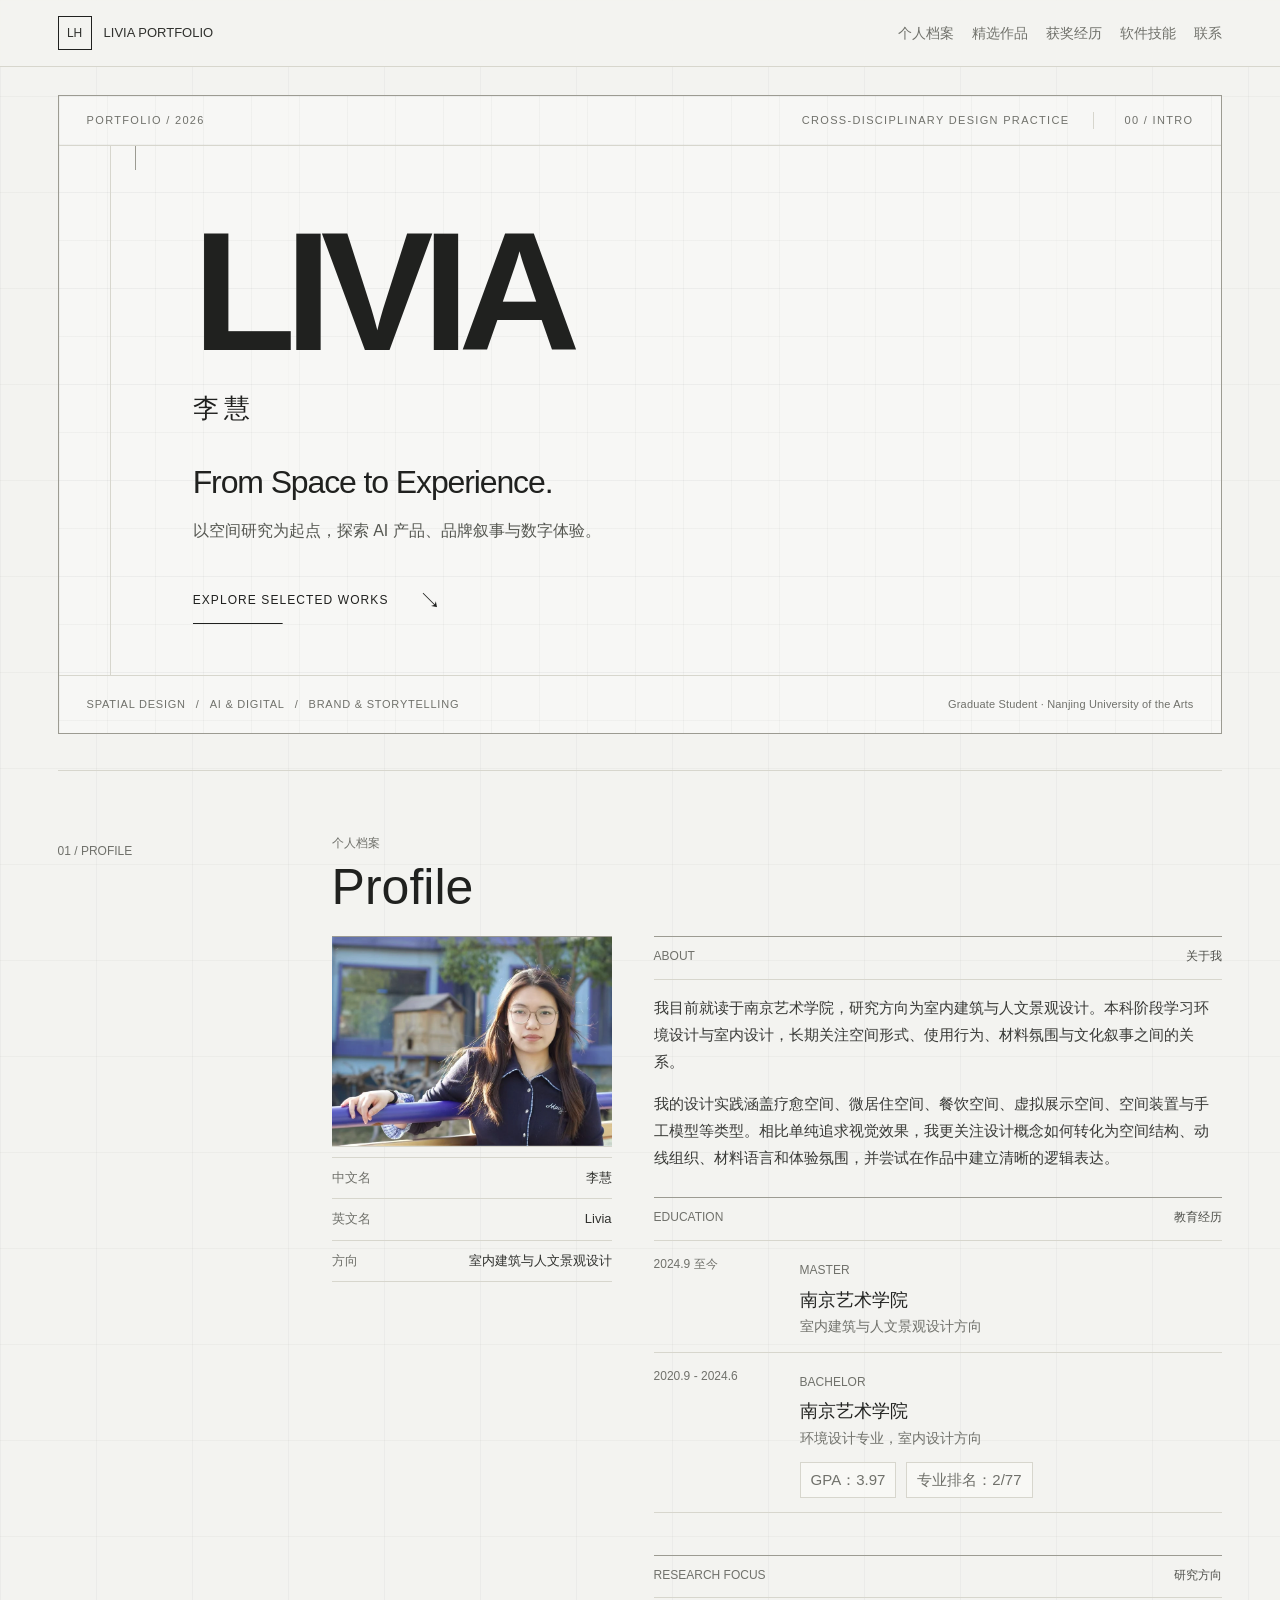
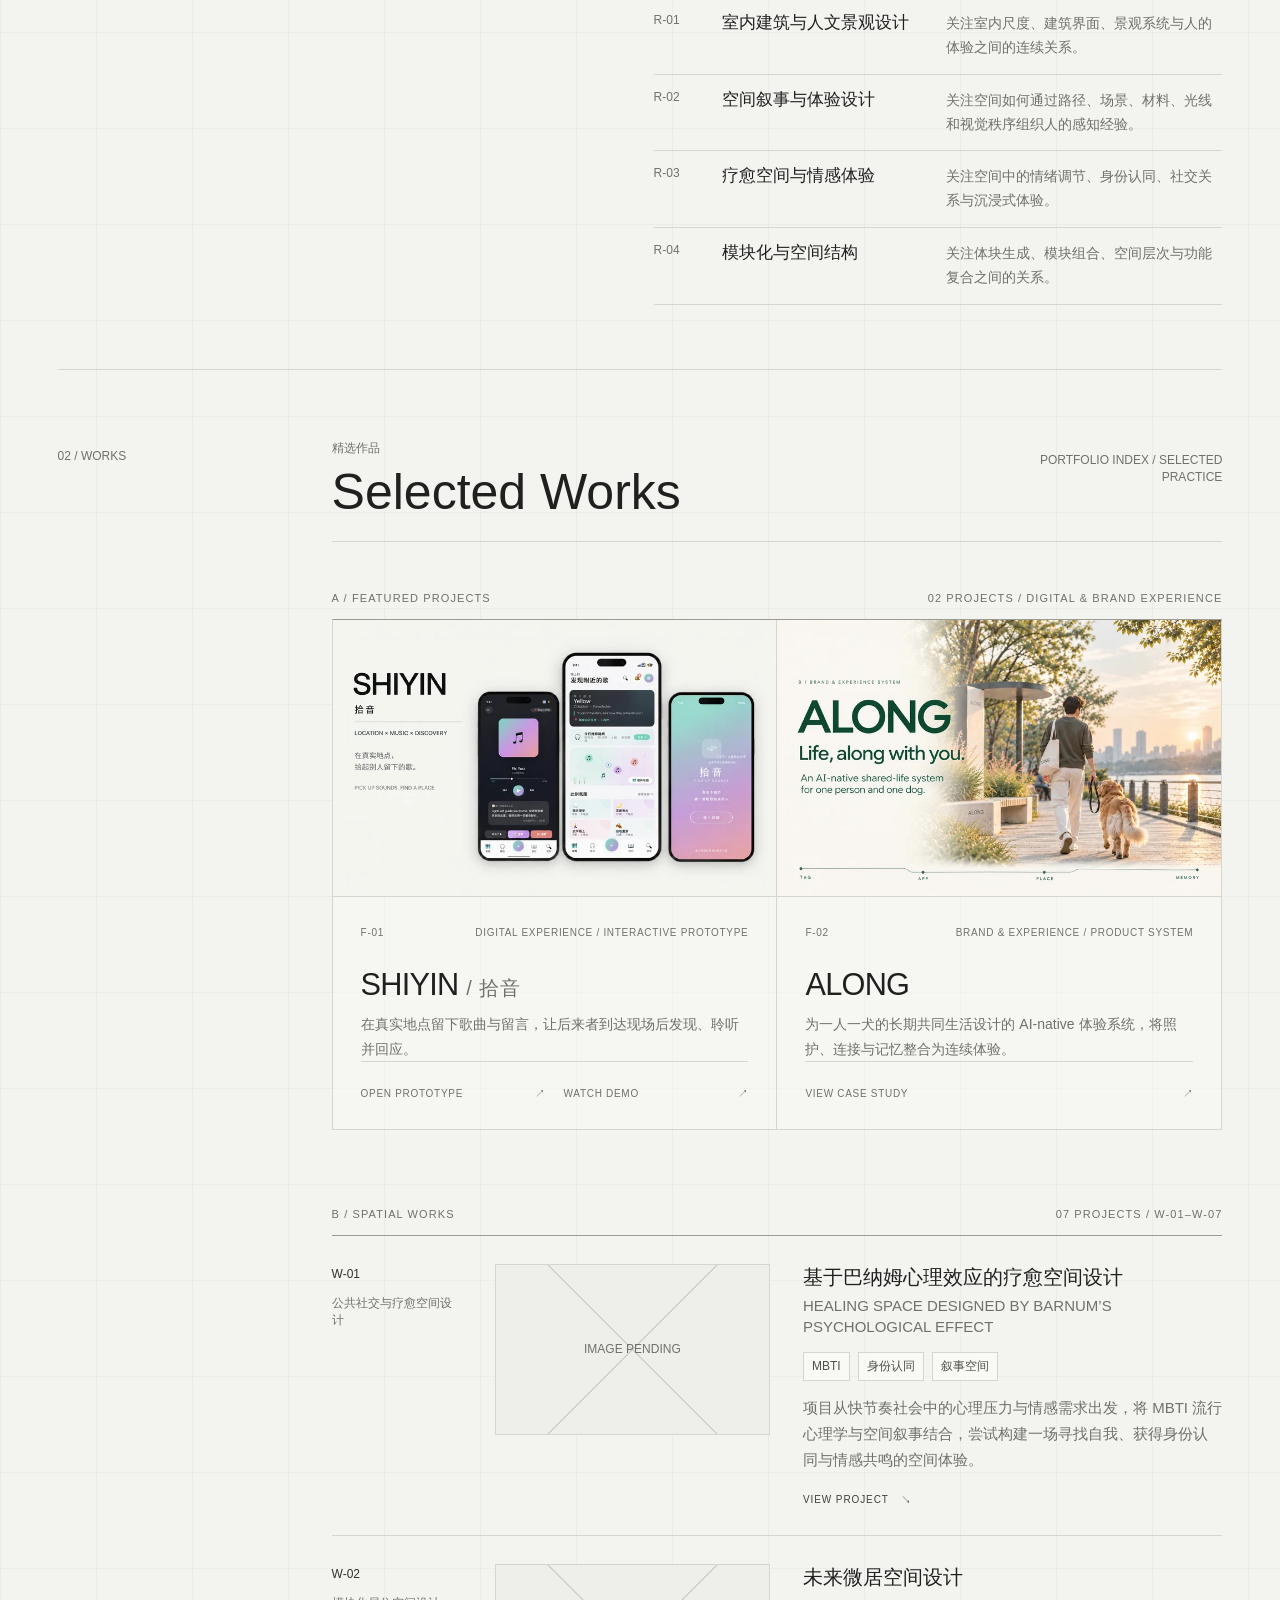
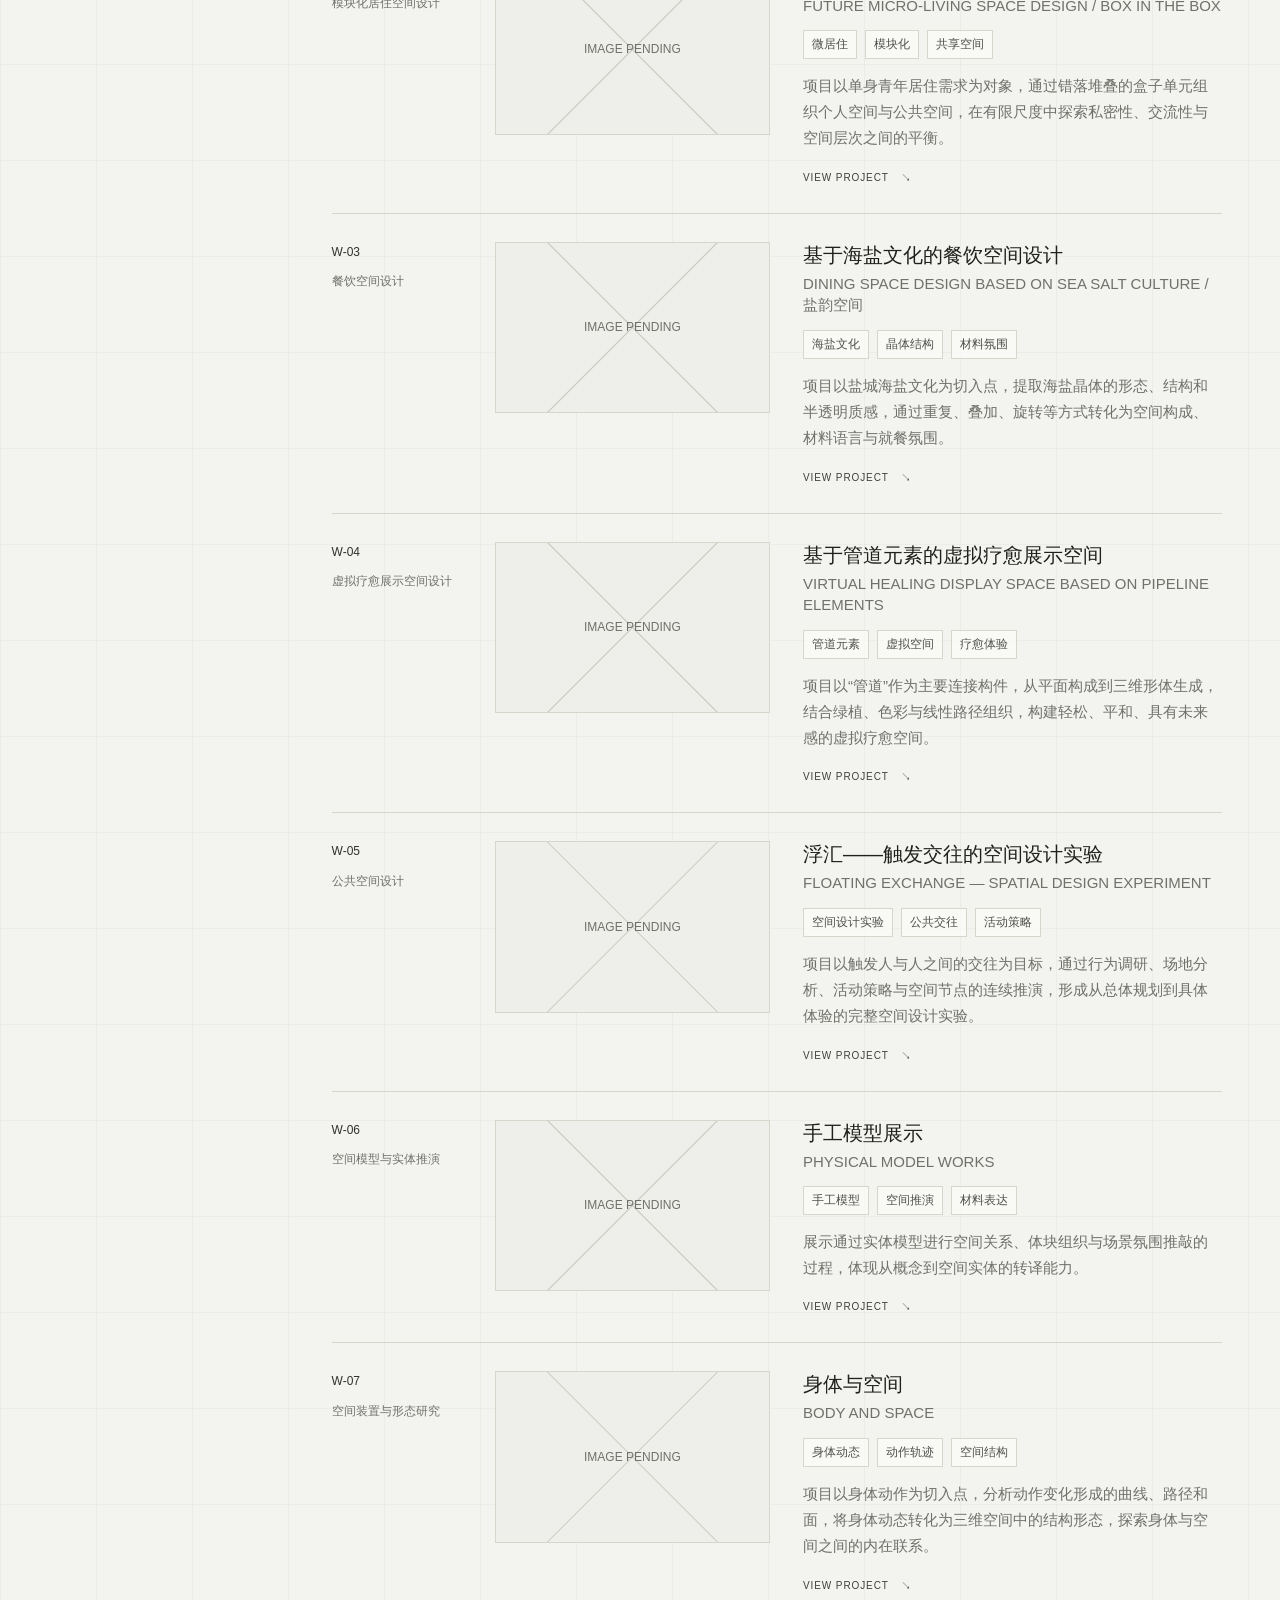
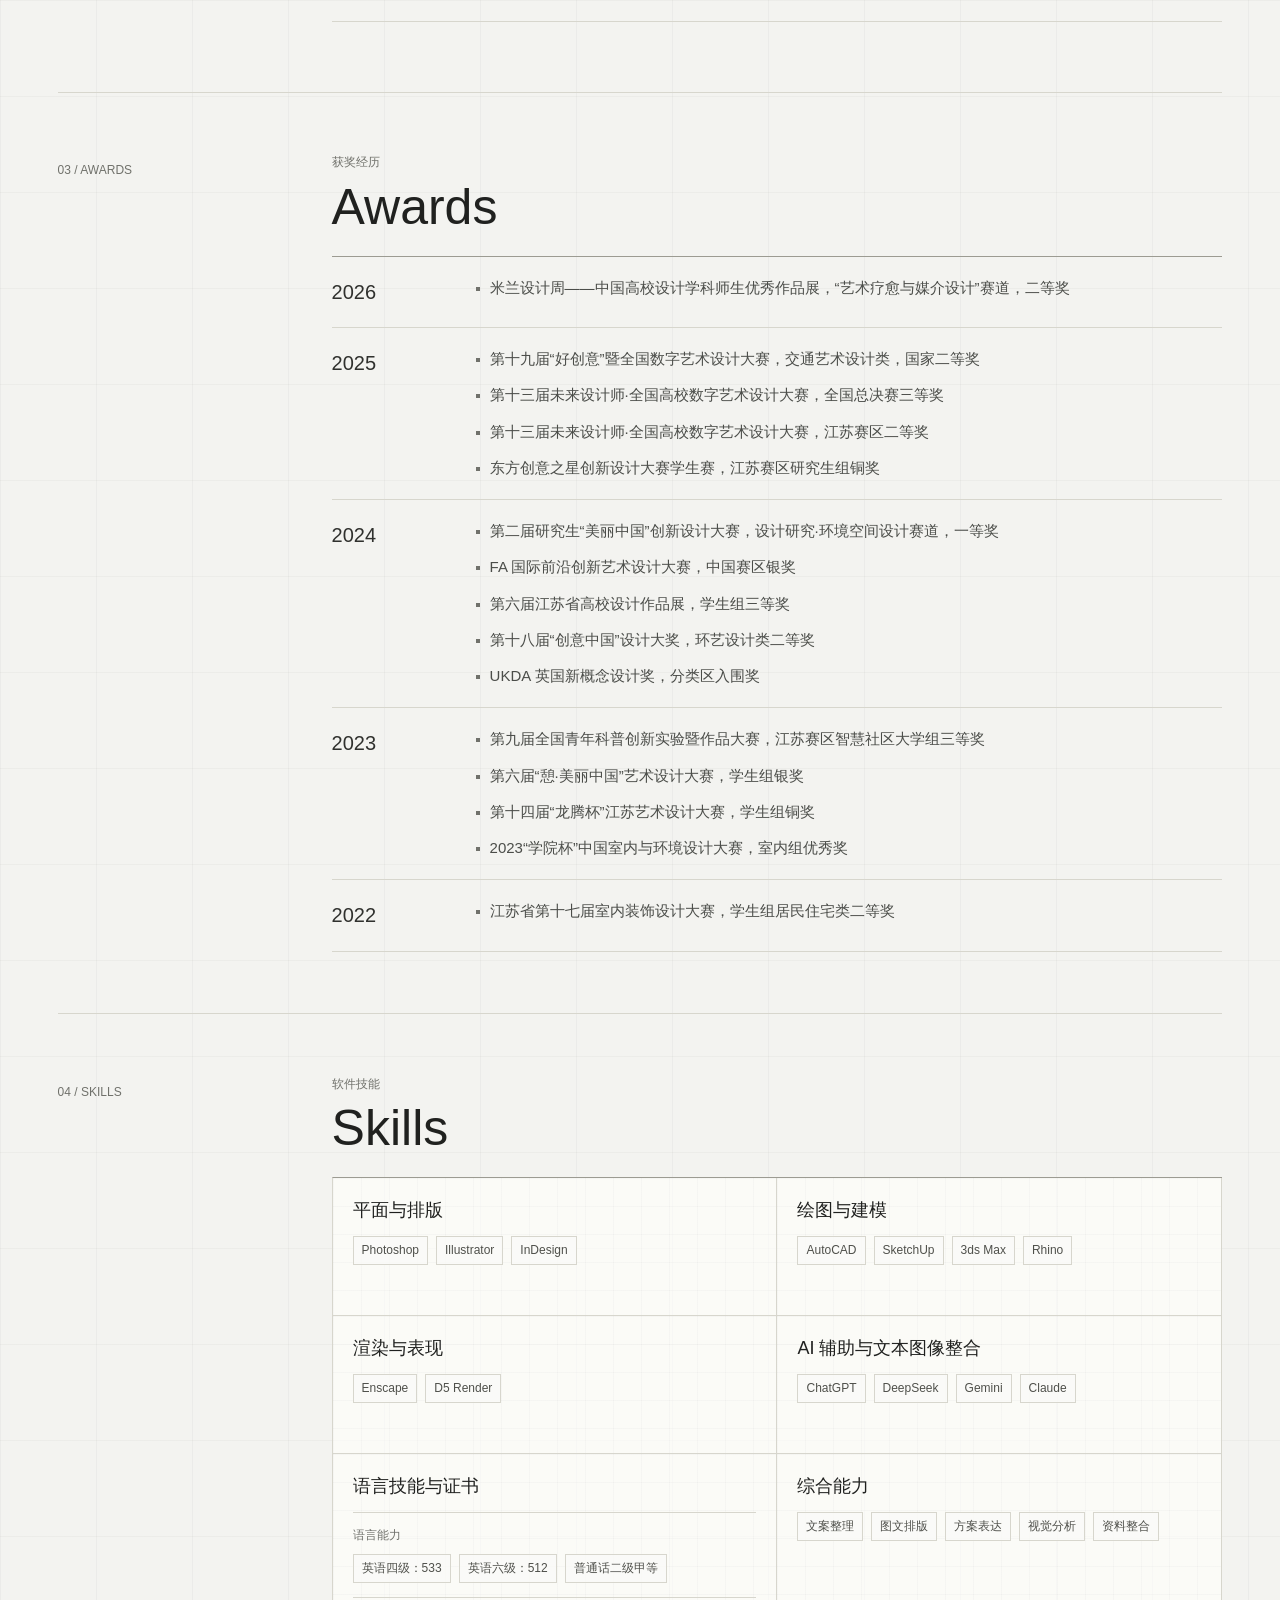
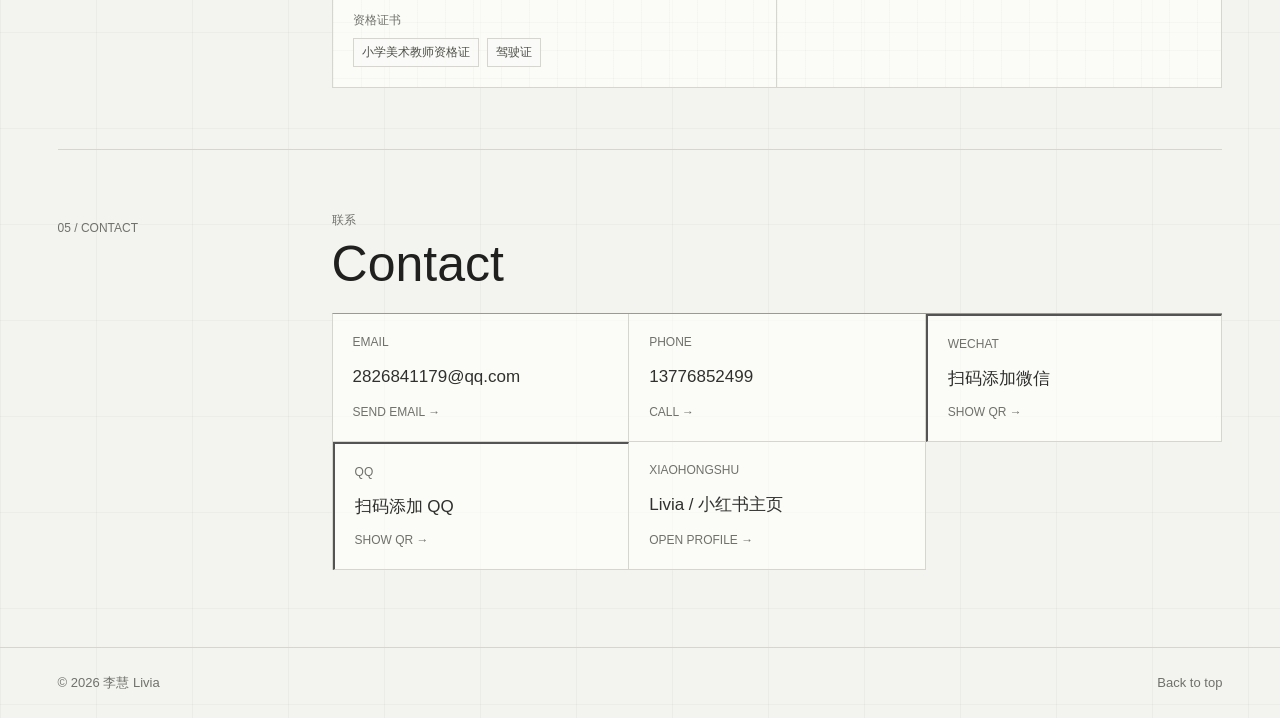
==== commit cf05b9f4: "Fix slow project pages on mobile: add responsive srcset + lazy loading Project detail pages previous" ====
--- a/index.html
+++ b/index.html
@@ -75,7 +75,7 @@
         <div class="profile-layout">
           <aside class="profile-panel">
             <figure class="profile-image">
-              <img src="assets/images/profile.webp" alt="李慧 Livia 个人照片">
+              <img src="assets/images/profile.webp" alt="李慧 Livia 个人照片" decoding="async">
             </figure>
             <dl class="profile-info">
               <div>
@@ -195,7 +195,7 @@
             <div class="featured-grid">
               <article class="featured-card featured-card--shiyin">
                 <a class="featured-media featured-primary-link" href="https://shiyin-prototype.vercel.app/" target="_blank" rel="noopener noreferrer" aria-label="打开 SHIYIN 拾音线上原型">
-                  <img src="assets/images/shiyin-cover.webp" alt="SHIYIN 拾音：地点与音乐探索界面" loading="lazy" decoding="async">
+                  <img src="assets/images/shiyin-cover.webp" alt="SHIYIN 拾音：地点与音乐探索界面" decoding="async" srcset="assets/images/shiyin-cover-800.webp 800w, assets/images/shiyin-cover.webp 1586w" sizes="(max-width: 700px) 100vw, 520px" loading="lazy">
                 </a>
                 <div class="featured-card-body">
                   <div class="featured-meta"><span>F-01</span><span>Digital Experience / Interactive Prototype</span></div>
@@ -210,7 +210,7 @@
 
               <a class="featured-card featured-card--along" href="projects/along.html">
                 <figure class="featured-media">
-                  <img src="assets/images/along-cover.webp" alt="ALONG 项目封面：暮色沿岸，一人一犬同行" loading="lazy" decoding="async">
+                  <img src="assets/images/along-cover.webp" alt="ALONG 项目封面：暮色沿岸，一人一犬同行" decoding="async" srcset="assets/images/along-cover-800.webp 800w, assets/images/along-cover.webp 1586w" sizes="(max-width: 700px) 100vw, 520px" loading="lazy">
                 </figure>
                 <div class="featured-card-body">
                   <div class="featured-meta"><span>F-02</span><span>Brand &amp; Experience / Product System</span></div>
@@ -225,14 +225,14 @@
         <section class="works-group spatial-projects" aria-labelledby="spatial-projects-title">
           <div class="works-subsection-heading">
             <h3 id="spatial-projects-title">B / Spatial Works</h3>
-            <p>06 Projects / W-01–W-06</p>
+            <p>07 Projects / W-01–W-07</p>
           </div>
 
           <div class="work-directory">
             <a class="work-card" href="projects/work-01.html">
               <div class="work-index"><span>W-01</span><span>公共社交与疗愈空间设计</span></div>
               <figure class="work-image-frame">
-                <img class="work-preview-image managed-image" src="assets/images/work-01-cover.webp" alt="基于巴纳姆心理效应的疗愈空间设计">
+                <img class="work-preview-image managed-image" src="assets/images/work-01-cover.webp" alt="基于巴纳姆心理效应的疗愈空间设计" decoding="async" loading="lazy">
                 <span>IMAGE PENDING</span>
               </figure>
               <div class="work-text">
@@ -247,7 +247,7 @@
             <a class="work-card" href="projects/work-02.html">
               <div class="work-index"><span>W-02</span><span>模块化居住空间设计</span></div>
               <figure class="work-image-frame">
-                <img class="work-preview-image managed-image" src="assets/images/work-02-cover.webp" alt="未来微居空间设计">
+                <img class="work-preview-image managed-image" src="assets/images/work-02-cover.webp" alt="未来微居空间设计" decoding="async" loading="lazy">
                 <span>IMAGE PENDING</span>
               </figure>
               <div class="work-text">
@@ -262,7 +262,7 @@
             <a class="work-card" href="projects/work-03.html">
               <div class="work-index"><span>W-03</span><span>餐饮空间设计</span></div>
               <figure class="work-image-frame">
-                <img class="work-preview-image managed-image" src="assets/images/work-03-cover.webp" alt="基于海盐文化的餐饮空间设计">
+                <img class="work-preview-image managed-image" src="assets/images/work-03-cover.webp" alt="基于海盐文化的餐饮空间设计" decoding="async" loading="lazy">
                 <span>IMAGE PENDING</span>
               </figure>
               <div class="work-text">
@@ -277,7 +277,7 @@
             <a class="work-card" href="projects/work-04.html">
               <div class="work-index"><span>W-04</span><span>虚拟疗愈展示空间设计</span></div>
               <figure class="work-image-frame">
-                <img class="work-preview-image managed-image" src="assets/images/work-04-cover.webp" alt="基于管道元素的虚拟疗愈展示空间">
+                <img class="work-preview-image managed-image" src="assets/images/work-04-cover.webp" alt="基于管道元素的虚拟疗愈展示空间" decoding="async" loading="lazy">
                 <span>IMAGE PENDING</span>
               </figure>
               <div class="work-text">
@@ -289,10 +289,25 @@
               </div>
             </a>
 
-            <a class="work-card" href="projects/work-05.html">
-              <div class="work-index"><span>W-05</span><span>空间模型与实体推演</span></div>
-              <figure class="work-image-frame">
-                <img class="work-preview-image managed-image" src="assets/images/work-05-cover.webp" alt="手工模型展示">
+            <a class="work-card" href="projects/fuhui.html">
+              <div class="work-index"><span>W-05</span><span>公共空间设计</span></div>
+              <figure class="work-image-frame">
+                <img class="work-preview-image managed-image" src="assets/images/fuhui-pages/fuhui-board-01.webp" alt="浮汇——触发交往的空间设计实验" decoding="async" srcset="assets/images/fuhui-pages/fuhui-board-01-1100.webp 1100w, assets/images/fuhui-pages/fuhui-board-01.webp 2720w" sizes="(max-width: 700px) 100vw, 520px" loading="lazy">
+                <span>IMAGE PENDING</span>
+              </figure>
+              <div class="work-text">
+                <h3>浮汇——触发交往的空间设计实验</h3>
+                <p class="work-title-en">Floating Exchange — Spatial Design Experiment</p>
+                <div class="tag-list"><span>空间设计实验</span><span>公共交往</span><span>活动策略</span></div>
+                <p class="work-summary">项目以触发人与人之间的交往为目标，通过行为调研、场地分析、活动策略与空间节点的连续推演，形成从总体规划到具体体验的完整空间设计实验。</p>
+                <span class="work-view">View Project <span aria-hidden="true">↘</span></span>
+              </div>
+            </a>
+
+            <a class="work-card" href="projects/work-06.html">
+              <div class="work-index"><span>W-06</span><span>空间模型与实体推演</span></div>
+              <figure class="work-image-frame">
+                <img class="work-preview-image managed-image" src="assets/images/work-06-cover.webp" alt="手工模型展示" decoding="async" loading="lazy">
                 <span>IMAGE PENDING</span>
               </figure>
               <div class="work-text">
@@ -304,10 +319,10 @@
               </div>
             </a>
 
-            <a class="work-card" href="projects/work-06.html">
-              <div class="work-index"><span>W-06</span><span>空间装置与形态研究</span></div>
-              <figure class="work-image-frame">
-                <img class="work-preview-image managed-image" src="assets/images/work-06-cover.webp" alt="身体与空间">
+            <a class="work-card" href="projects/work-07.html">
+              <div class="work-index"><span>W-07</span><span>空间装置与形态研究</span></div>
+              <figure class="work-image-frame">
+                <img class="work-preview-image managed-image" src="assets/images/work-07-cover.webp" alt="身体与空间" decoding="async" loading="lazy">
                 <span>IMAGE PENDING</span>
               </figure>
               <div class="work-text">
@@ -499,7 +514,7 @@
         <p class="eyebrow" id="qr-modal-title">WeChat</p>
         <h2>Scan to connect</h2>
         <figure class="qr-frame" data-qr-frame>
-          <img class="managed-image" src="assets/images/wechat-qr.webp" alt="WeChat 二维码" data-qr-image>
+          <img class="managed-image" src="assets/images/wechat-qr.webp" alt="WeChat 二维码" data-qr-image decoding="async" loading="lazy">
           <span>IMAGE PENDING</span>
         </figure>
       </div>
--- a/style.css
+++ b/style.css
@@ -1435,6 +1435,35 @@
   transition: none;
 }
 
+.fuhui-gallery {
+  display: block;
+}
+
+.fuhui-spread {
+  display: flex;
+  width: 100%;
+  gap: 0;
+  margin-bottom: clamp(18px, 3vw, 30px);
+}
+
+.fuhui-spread:last-child {
+  margin-bottom: 0;
+}
+
+.fuhui-spread .detail-image-frame {
+  flex: 0 0 50%;
+  width: 50%;
+  min-height: 0;
+  margin: 0;
+  border: 0;
+}
+
+.fuhui-spread .detail-image-frame img {
+  display: block;
+  width: 100%;
+  height: auto;
+}
+
 .along-gallery {
   display: block;
 }
@@ -1652,6 +1681,20 @@
     gap: 18px;
   }
 
+}
+
+@media (max-width: 560px) {
+  .fuhui-spread {
+    display: block;
+  }
+
+  .fuhui-spread .detail-image-frame {
+    width: 100%;
+  }
+
+  .fuhui-spread .detail-image-frame + .detail-image-frame {
+    margin-top: clamp(18px, 3vw, 30px);
+  }
 }
 
 @media (min-width: 841px) and (max-width: 960px) {
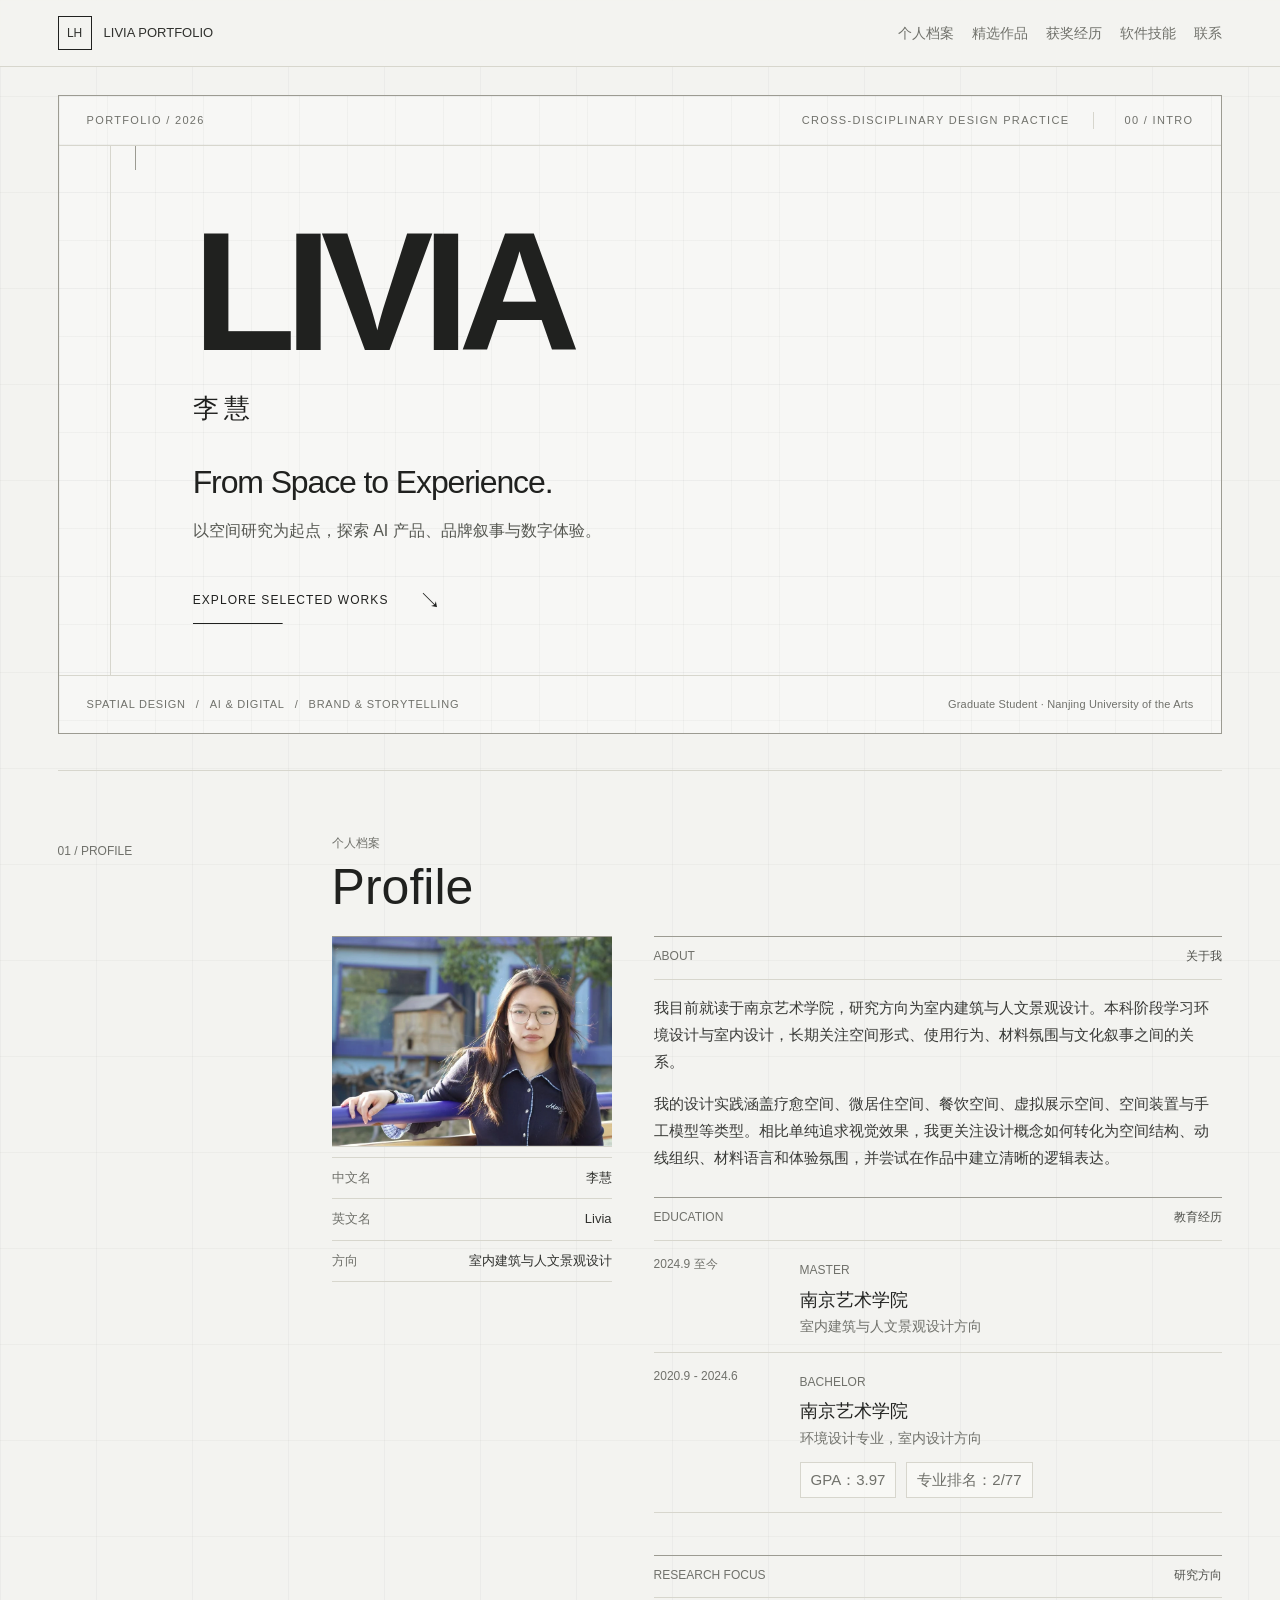
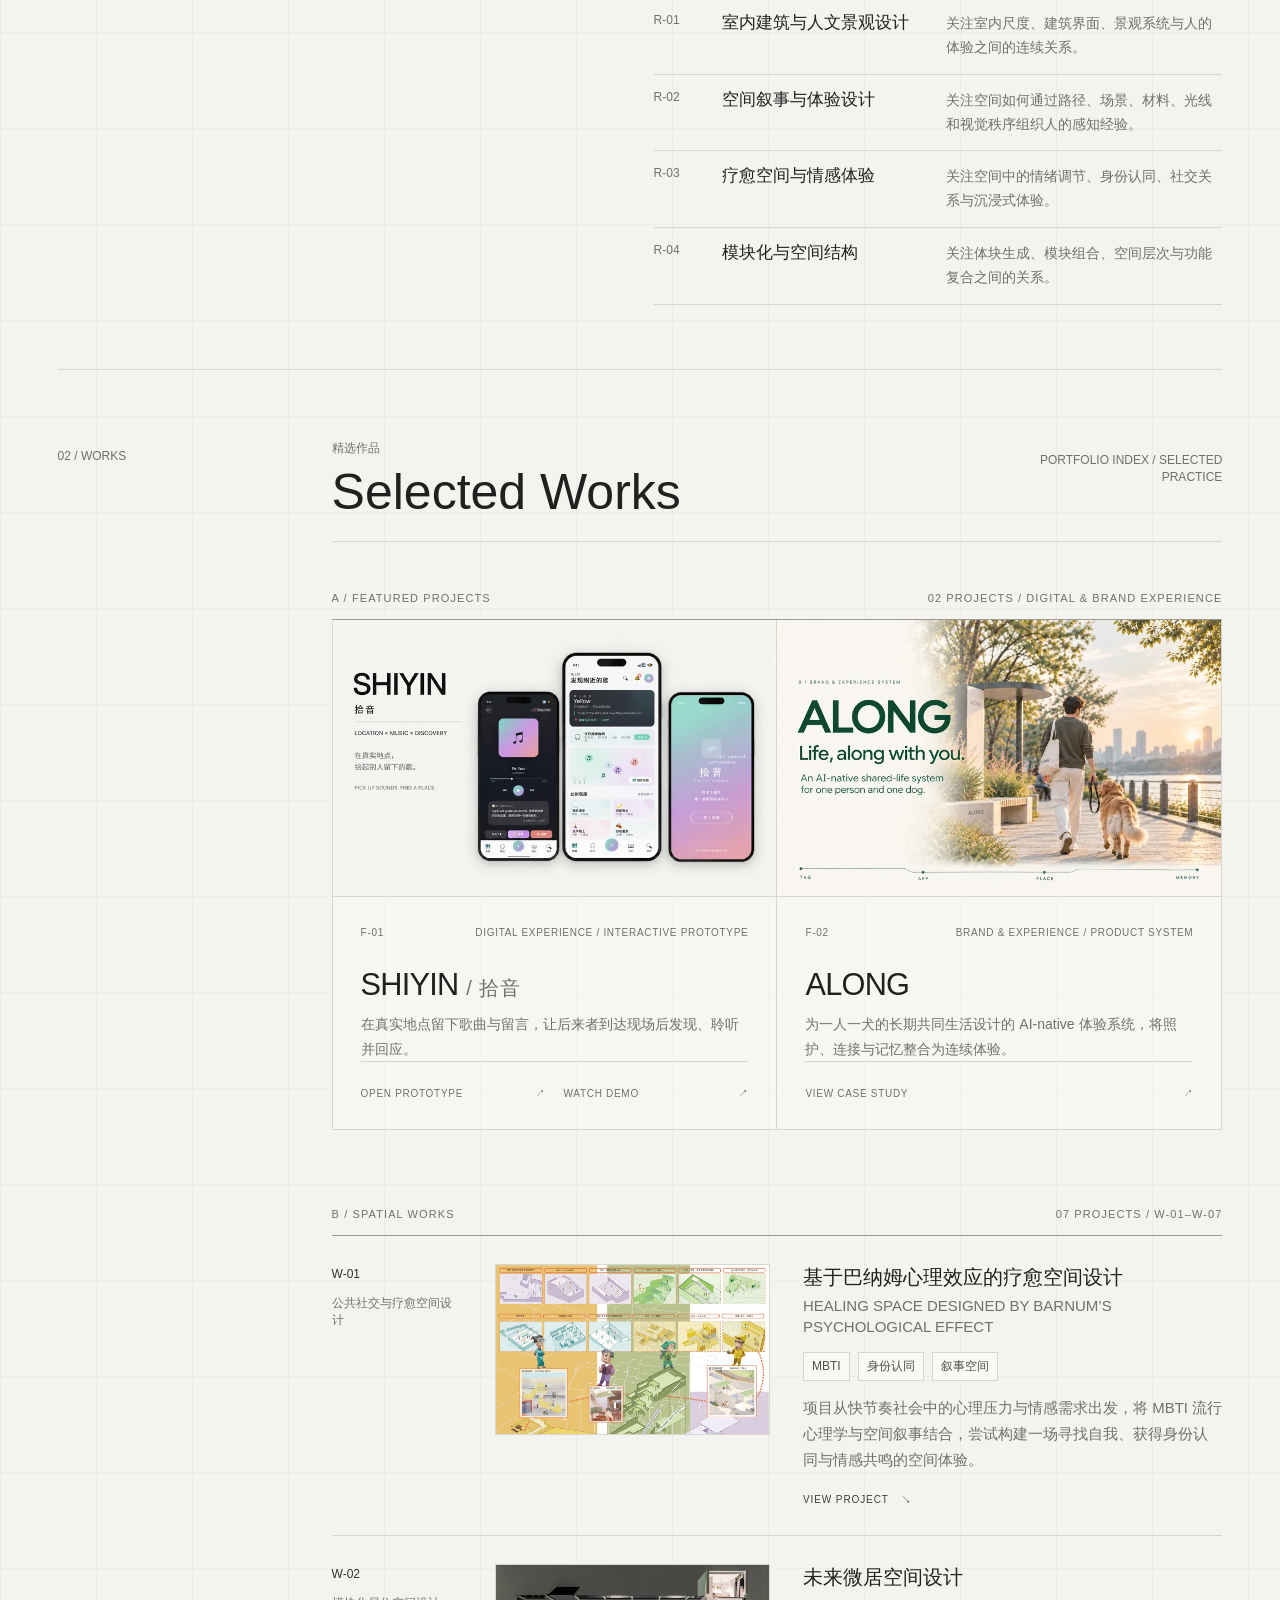
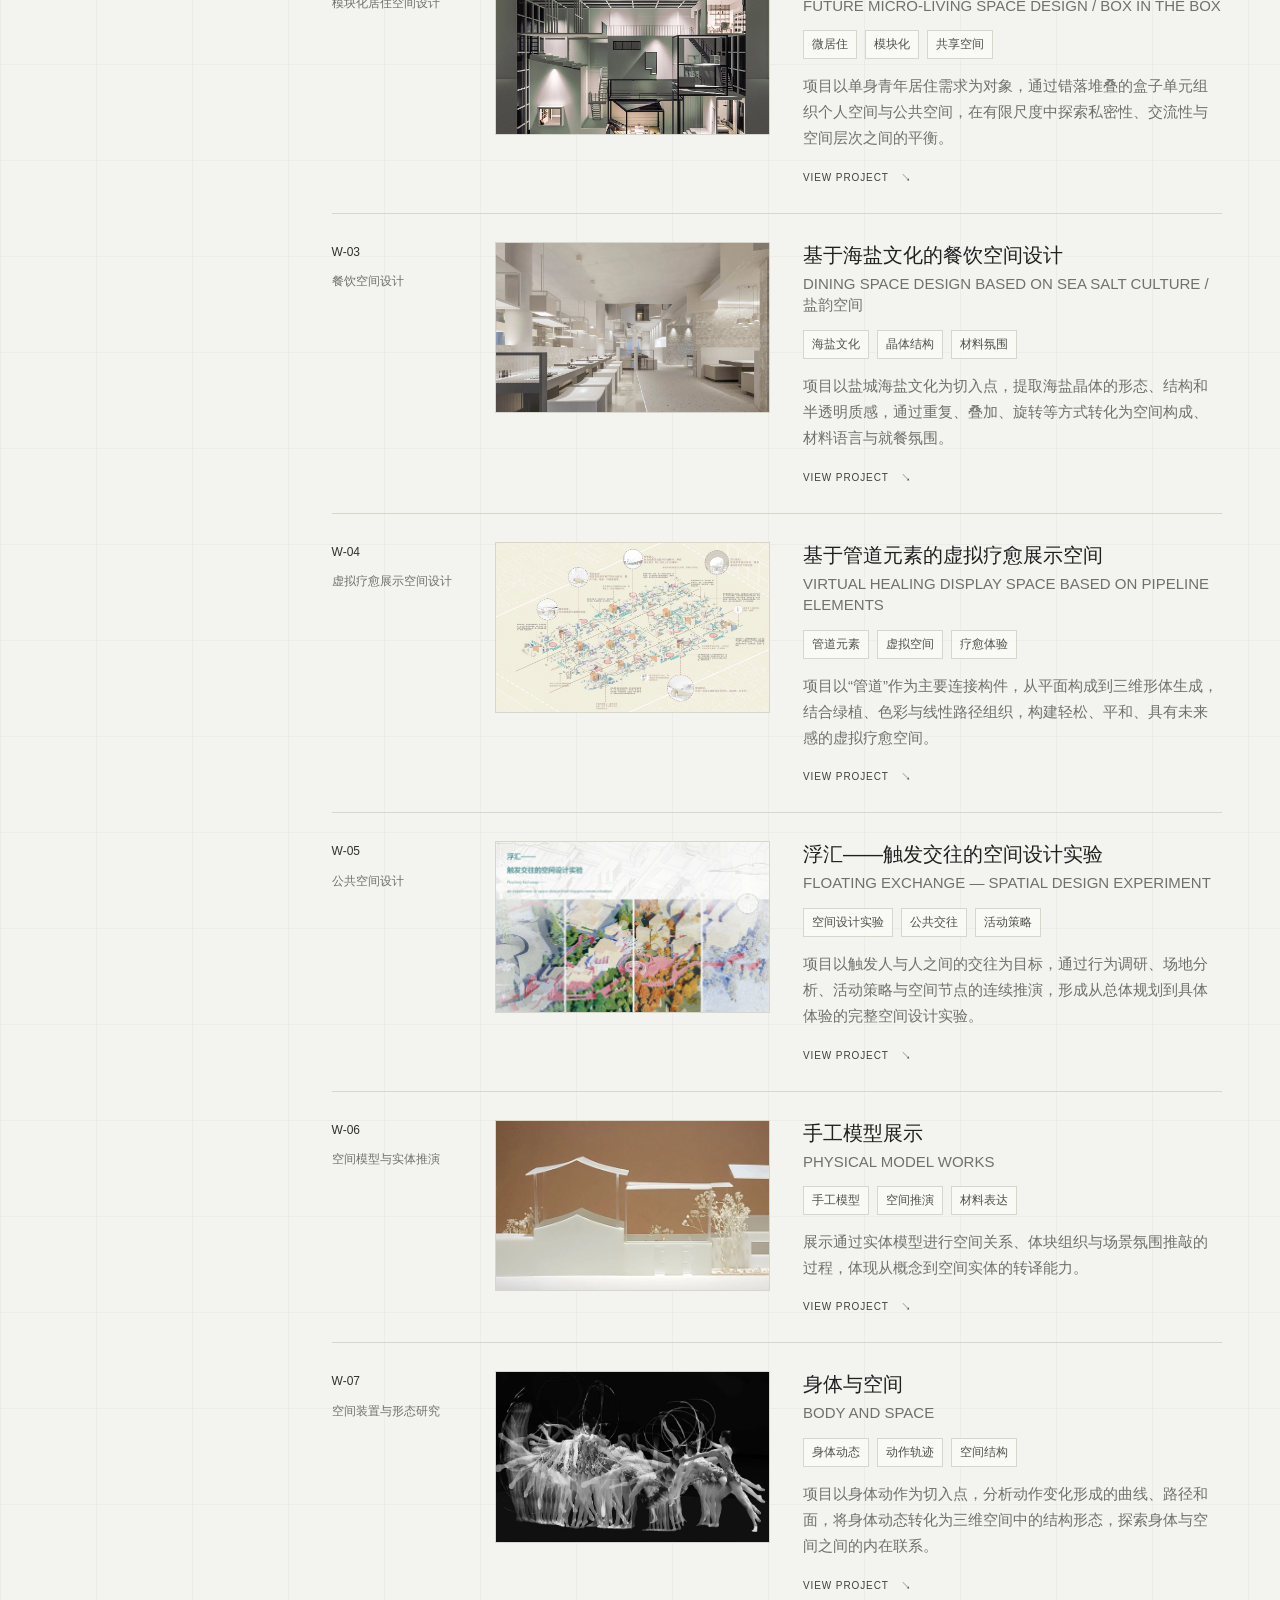
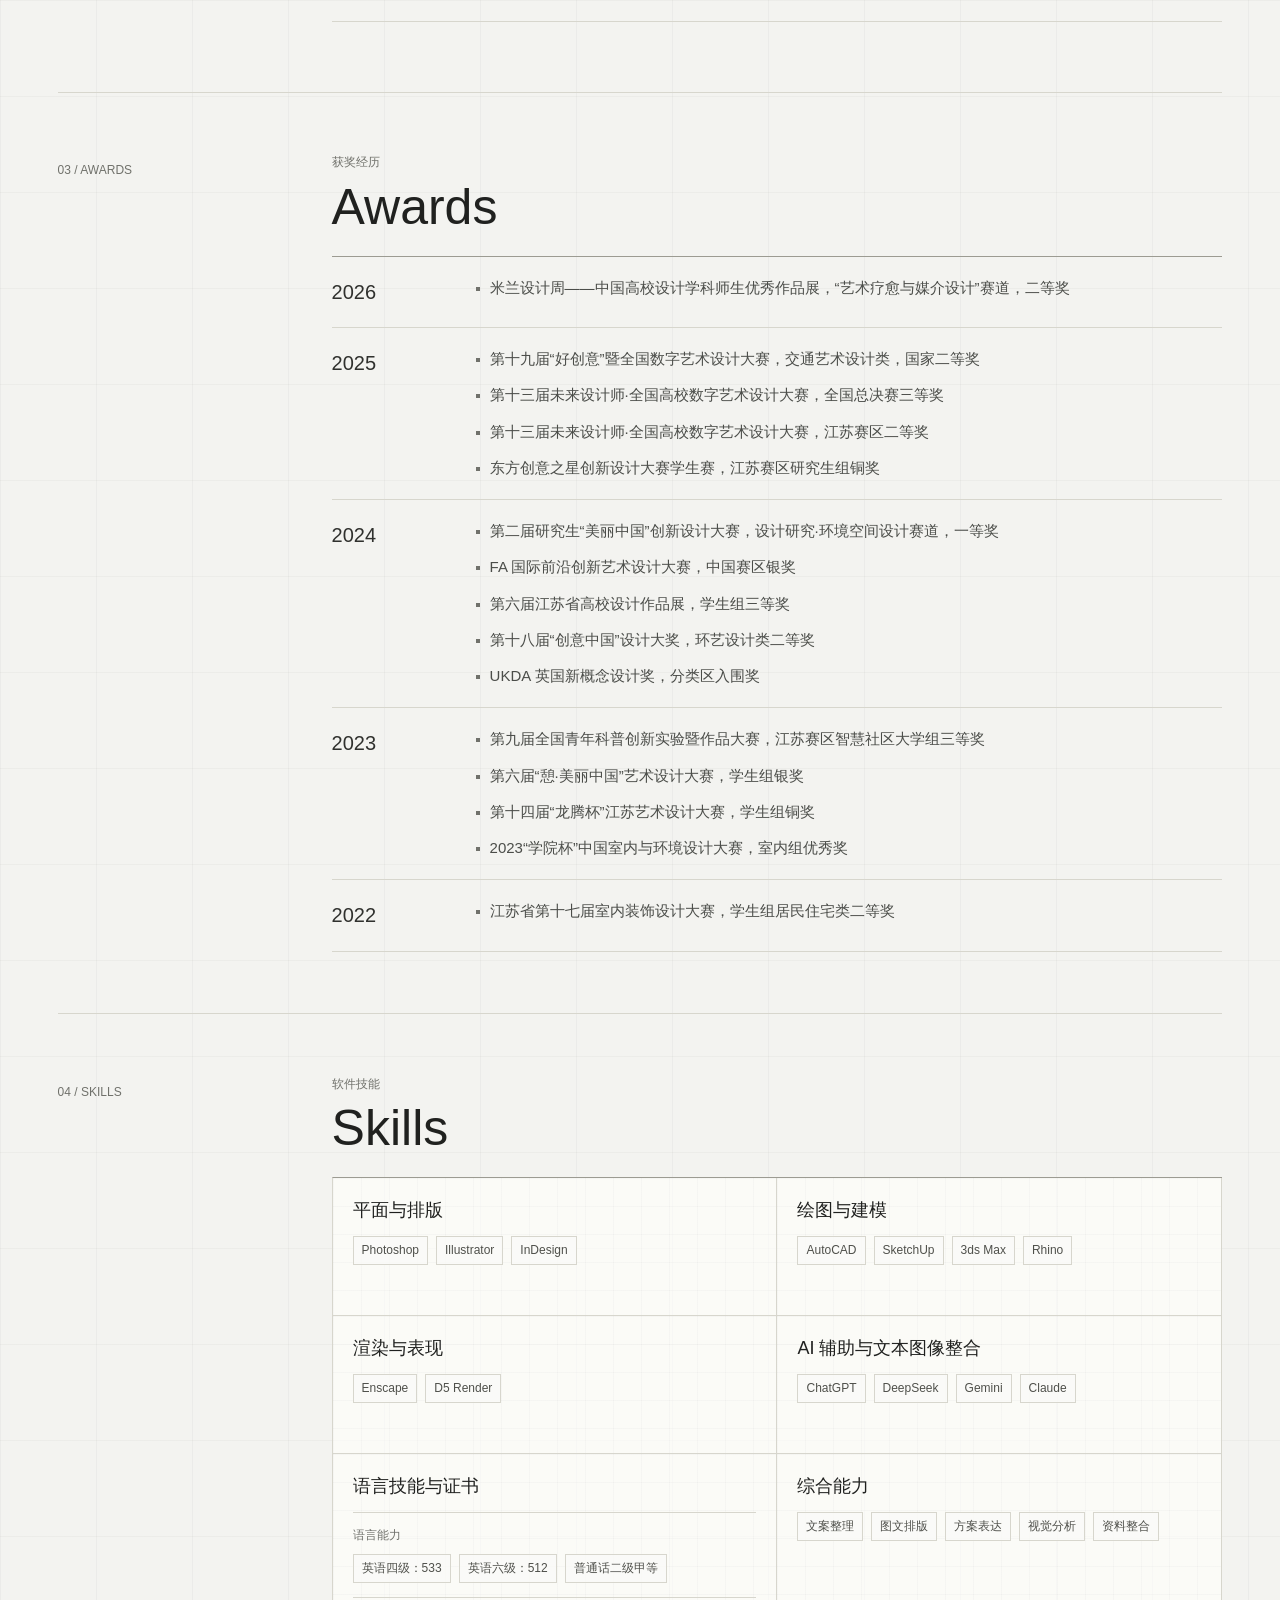
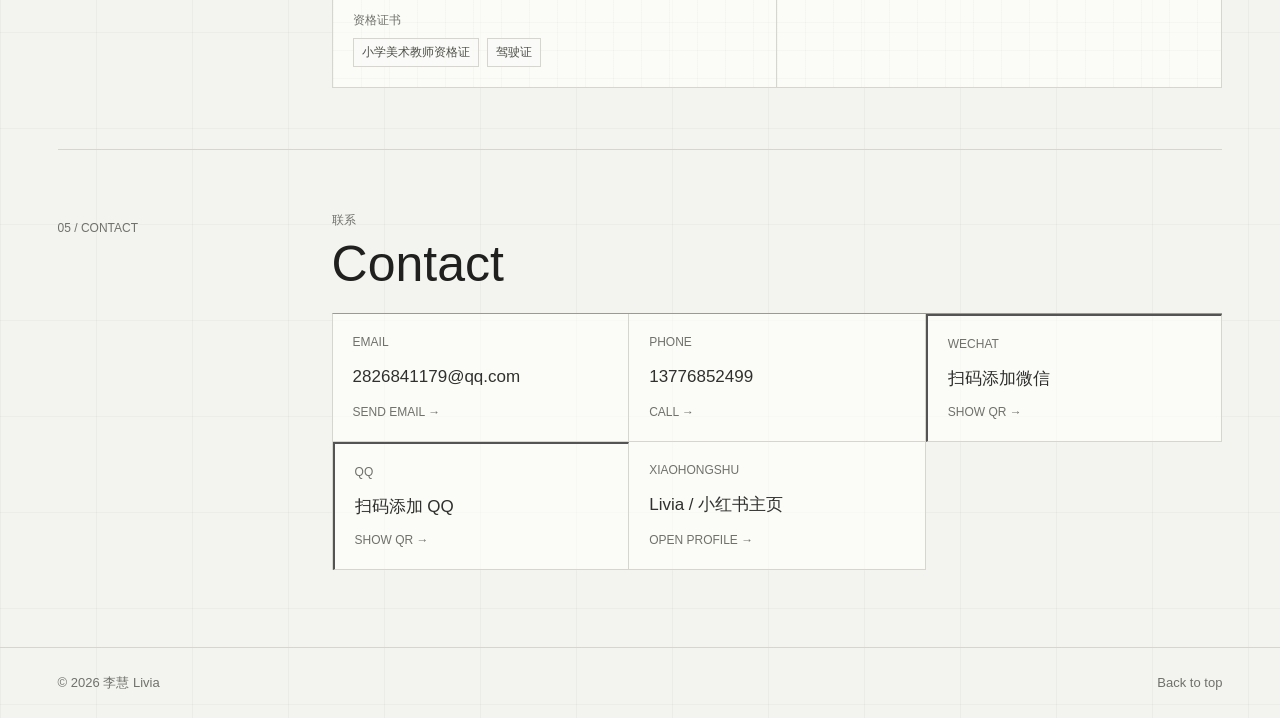
==== commit 830024bf: "Fix regression: remove lazy loading from managed-image placeholders style.css keeps .managed-image a" ====
--- a/index.html
+++ b/index.html
@@ -232,7 +232,7 @@
             <a class="work-card" href="projects/work-01.html">
               <div class="work-index"><span>W-01</span><span>公共社交与疗愈空间设计</span></div>
               <figure class="work-image-frame">
-                <img class="work-preview-image managed-image" src="assets/images/work-01-cover.webp" alt="基于巴纳姆心理效应的疗愈空间设计" decoding="async" loading="lazy">
+                <img class="work-preview-image managed-image" src="assets/images/work-01-cover.webp" alt="基于巴纳姆心理效应的疗愈空间设计" decoding="async">
                 <span>IMAGE PENDING</span>
               </figure>
               <div class="work-text">
@@ -247,7 +247,7 @@
             <a class="work-card" href="projects/work-02.html">
               <div class="work-index"><span>W-02</span><span>模块化居住空间设计</span></div>
               <figure class="work-image-frame">
-                <img class="work-preview-image managed-image" src="assets/images/work-02-cover.webp" alt="未来微居空间设计" decoding="async" loading="lazy">
+                <img class="work-preview-image managed-image" src="assets/images/work-02-cover.webp" alt="未来微居空间设计" decoding="async">
                 <span>IMAGE PENDING</span>
               </figure>
               <div class="work-text">
@@ -262,7 +262,7 @@
             <a class="work-card" href="projects/work-03.html">
               <div class="work-index"><span>W-03</span><span>餐饮空间设计</span></div>
               <figure class="work-image-frame">
-                <img class="work-preview-image managed-image" src="assets/images/work-03-cover.webp" alt="基于海盐文化的餐饮空间设计" decoding="async" loading="lazy">
+                <img class="work-preview-image managed-image" src="assets/images/work-03-cover.webp" alt="基于海盐文化的餐饮空间设计" decoding="async">
                 <span>IMAGE PENDING</span>
               </figure>
               <div class="work-text">
@@ -277,7 +277,7 @@
             <a class="work-card" href="projects/work-04.html">
               <div class="work-index"><span>W-04</span><span>虚拟疗愈展示空间设计</span></div>
               <figure class="work-image-frame">
-                <img class="work-preview-image managed-image" src="assets/images/work-04-cover.webp" alt="基于管道元素的虚拟疗愈展示空间" decoding="async" loading="lazy">
+                <img class="work-preview-image managed-image" src="assets/images/work-04-cover.webp" alt="基于管道元素的虚拟疗愈展示空间" decoding="async">
                 <span>IMAGE PENDING</span>
               </figure>
               <div class="work-text">
@@ -292,7 +292,7 @@
             <a class="work-card" href="projects/fuhui.html">
               <div class="work-index"><span>W-05</span><span>公共空间设计</span></div>
               <figure class="work-image-frame">
-                <img class="work-preview-image managed-image" src="assets/images/fuhui-pages/fuhui-board-01.webp" alt="浮汇——触发交往的空间设计实验" decoding="async" srcset="assets/images/fuhui-pages/fuhui-board-01-1100.webp 1100w, assets/images/fuhui-pages/fuhui-board-01.webp 2720w" sizes="(max-width: 700px) 100vw, 520px" loading="lazy">
+                <img class="work-preview-image managed-image" src="assets/images/fuhui-pages/fuhui-board-01.webp" alt="浮汇——触发交往的空间设计实验" decoding="async" srcset="assets/images/fuhui-pages/fuhui-board-01-1100.webp 1100w, assets/images/fuhui-pages/fuhui-board-01.webp 2720w" sizes="(max-width: 700px) 100vw, 520px">
                 <span>IMAGE PENDING</span>
               </figure>
               <div class="work-text">
@@ -307,7 +307,7 @@
             <a class="work-card" href="projects/work-06.html">
               <div class="work-index"><span>W-06</span><span>空间模型与实体推演</span></div>
               <figure class="work-image-frame">
-                <img class="work-preview-image managed-image" src="assets/images/work-06-cover.webp" alt="手工模型展示" decoding="async" loading="lazy">
+                <img class="work-preview-image managed-image" src="assets/images/work-06-cover.webp" alt="手工模型展示" decoding="async">
                 <span>IMAGE PENDING</span>
               </figure>
               <div class="work-text">
@@ -322,7 +322,7 @@
             <a class="work-card" href="projects/work-07.html">
               <div class="work-index"><span>W-07</span><span>空间装置与形态研究</span></div>
               <figure class="work-image-frame">
-                <img class="work-preview-image managed-image" src="assets/images/work-07-cover.webp" alt="身体与空间" decoding="async" loading="lazy">
+                <img class="work-preview-image managed-image" src="assets/images/work-07-cover.webp" alt="身体与空间" decoding="async">
                 <span>IMAGE PENDING</span>
               </figure>
               <div class="work-text">
@@ -514,7 +514,7 @@
         <p class="eyebrow" id="qr-modal-title">WeChat</p>
         <h2>Scan to connect</h2>
         <figure class="qr-frame" data-qr-frame>
-          <img class="managed-image" src="assets/images/wechat-qr.webp" alt="WeChat 二维码" data-qr-image decoding="async" loading="lazy">
+          <img class="managed-image" src="assets/images/wechat-qr.webp" alt="WeChat 二维码" data-qr-image decoding="async">
           <span>IMAGE PENDING</span>
         </figure>
       </div>
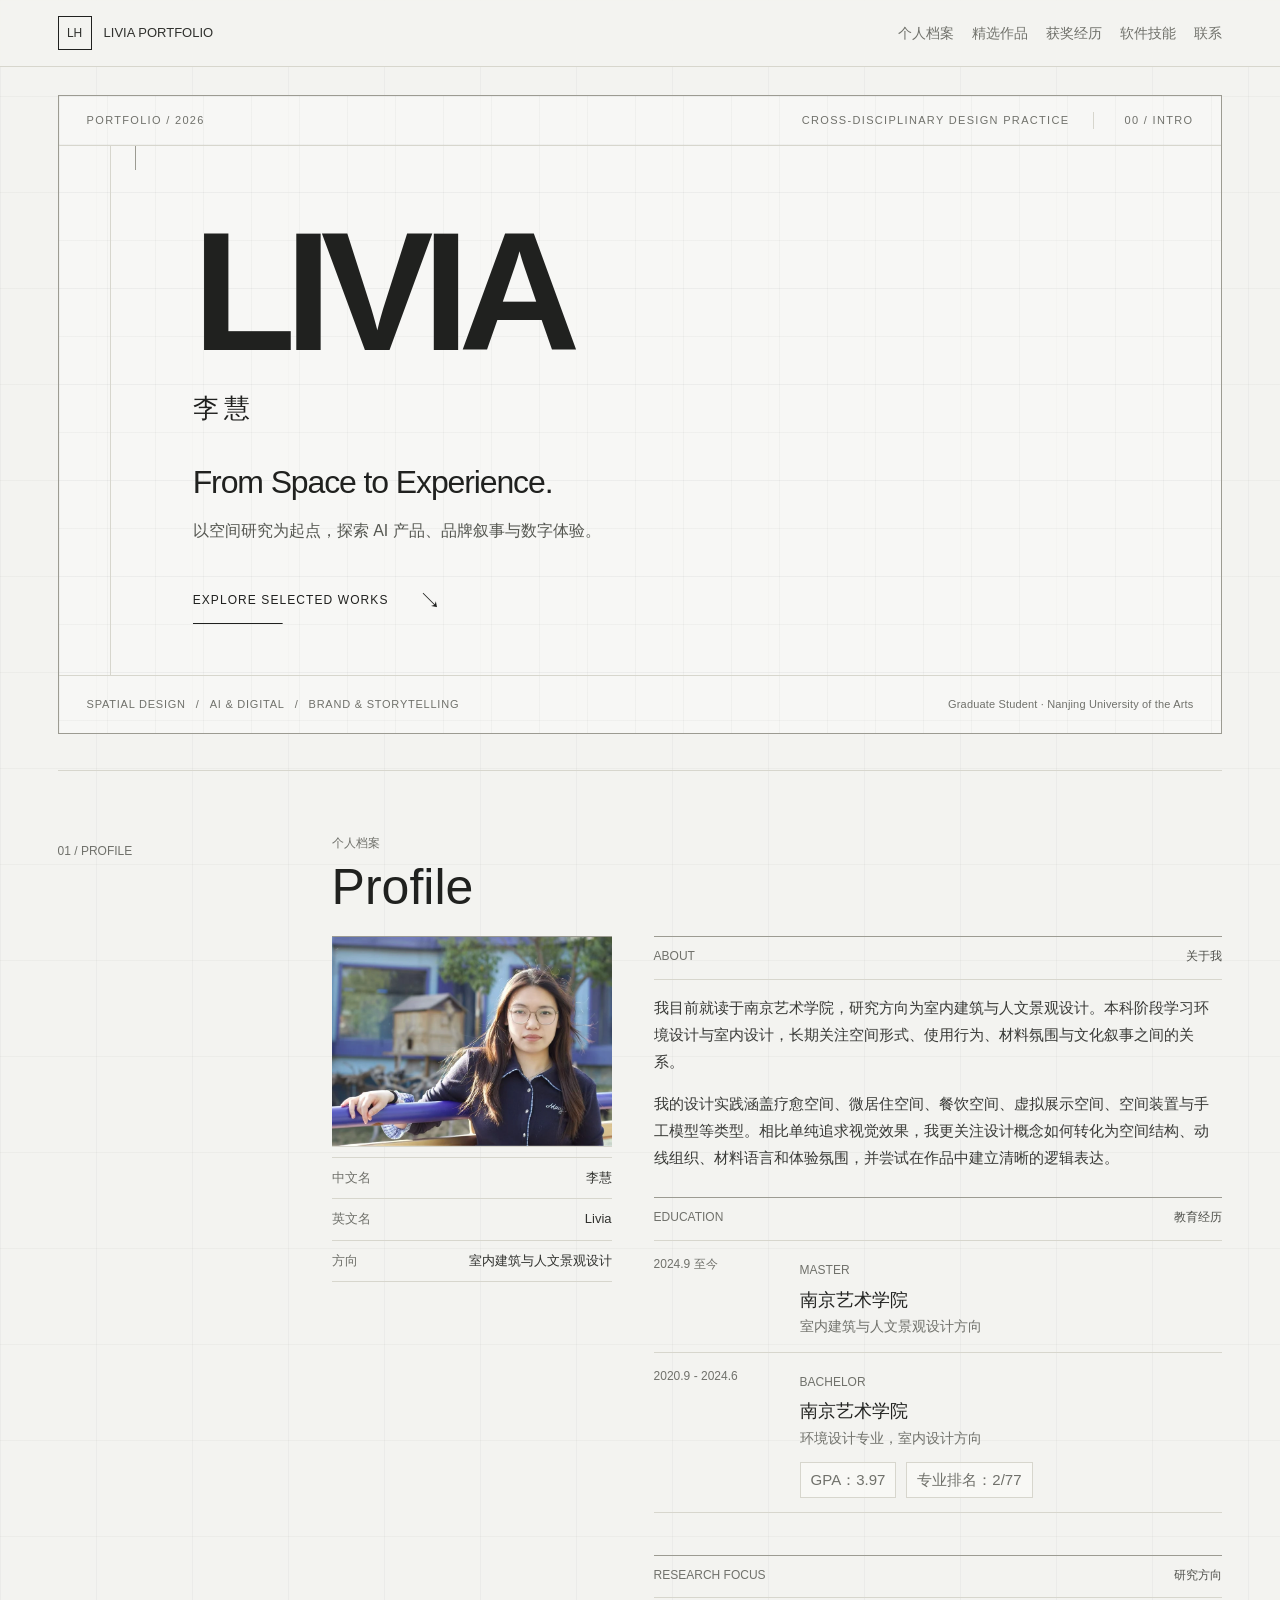
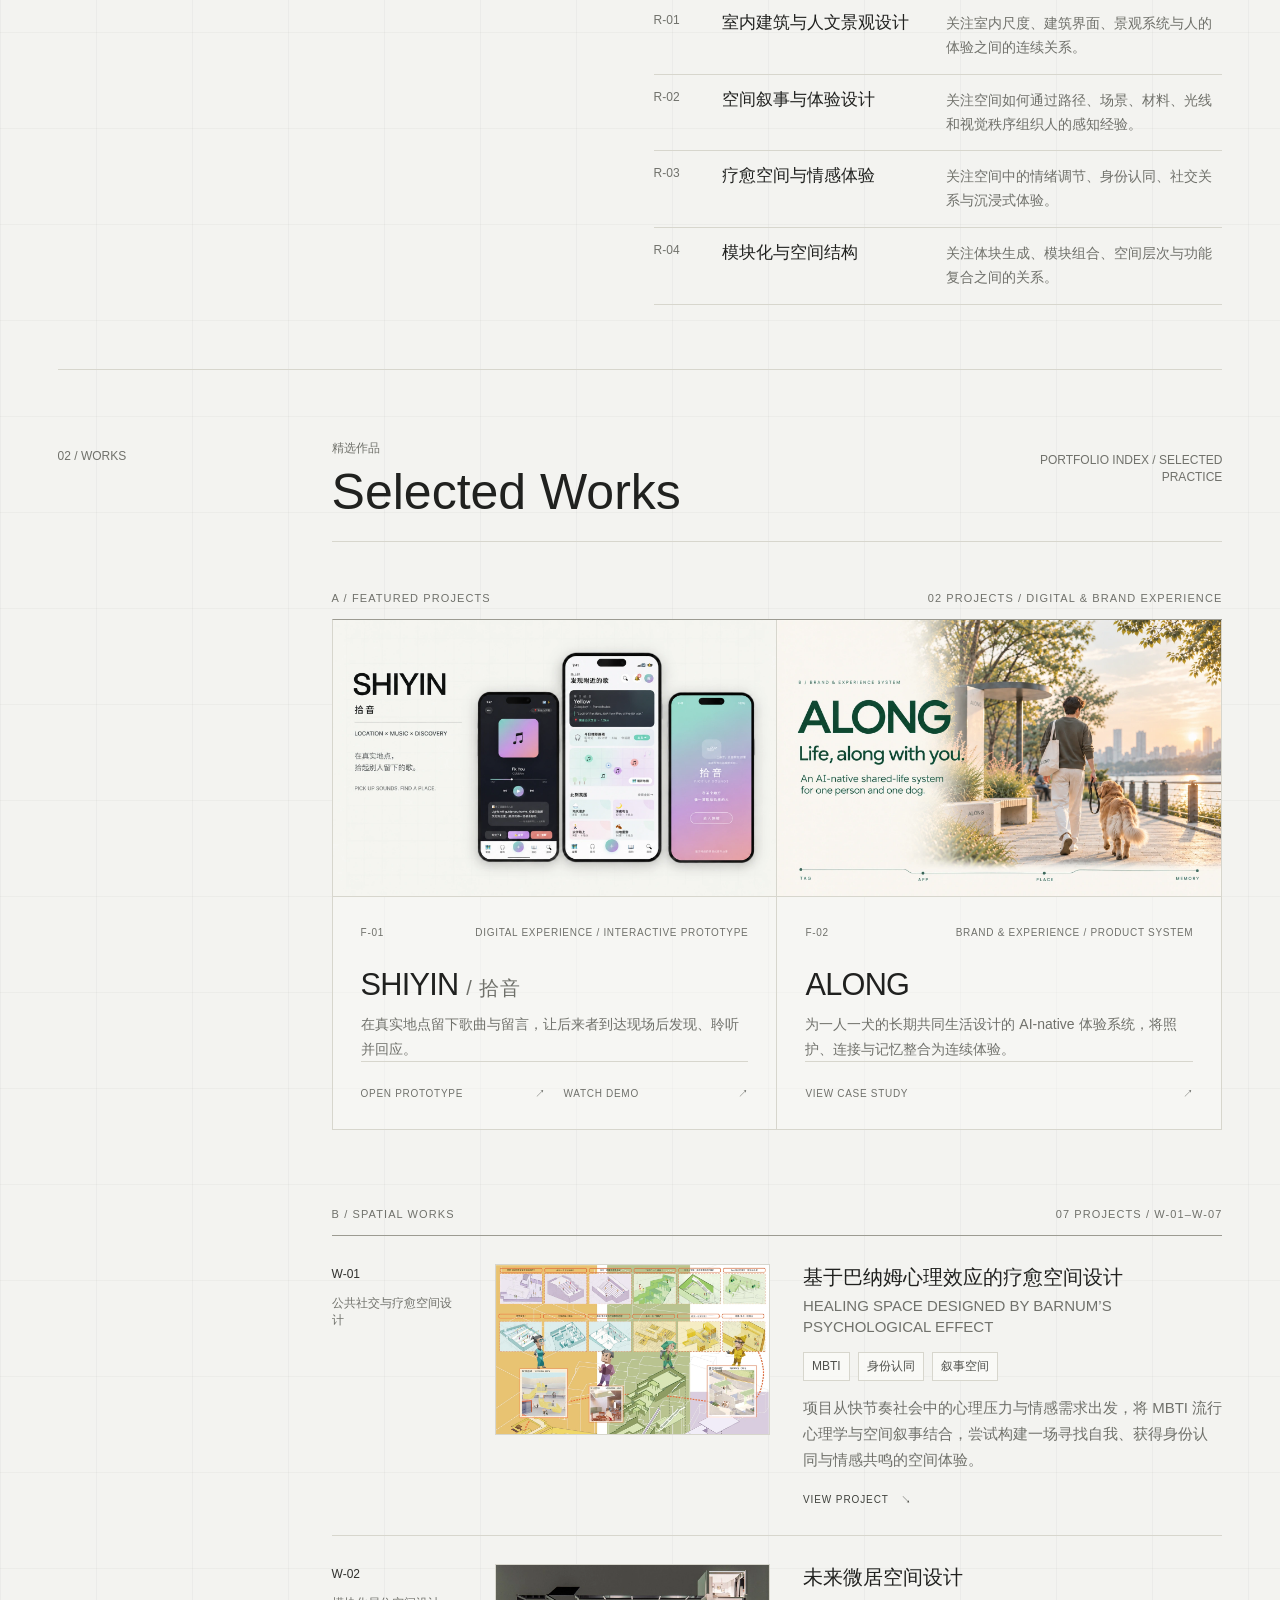
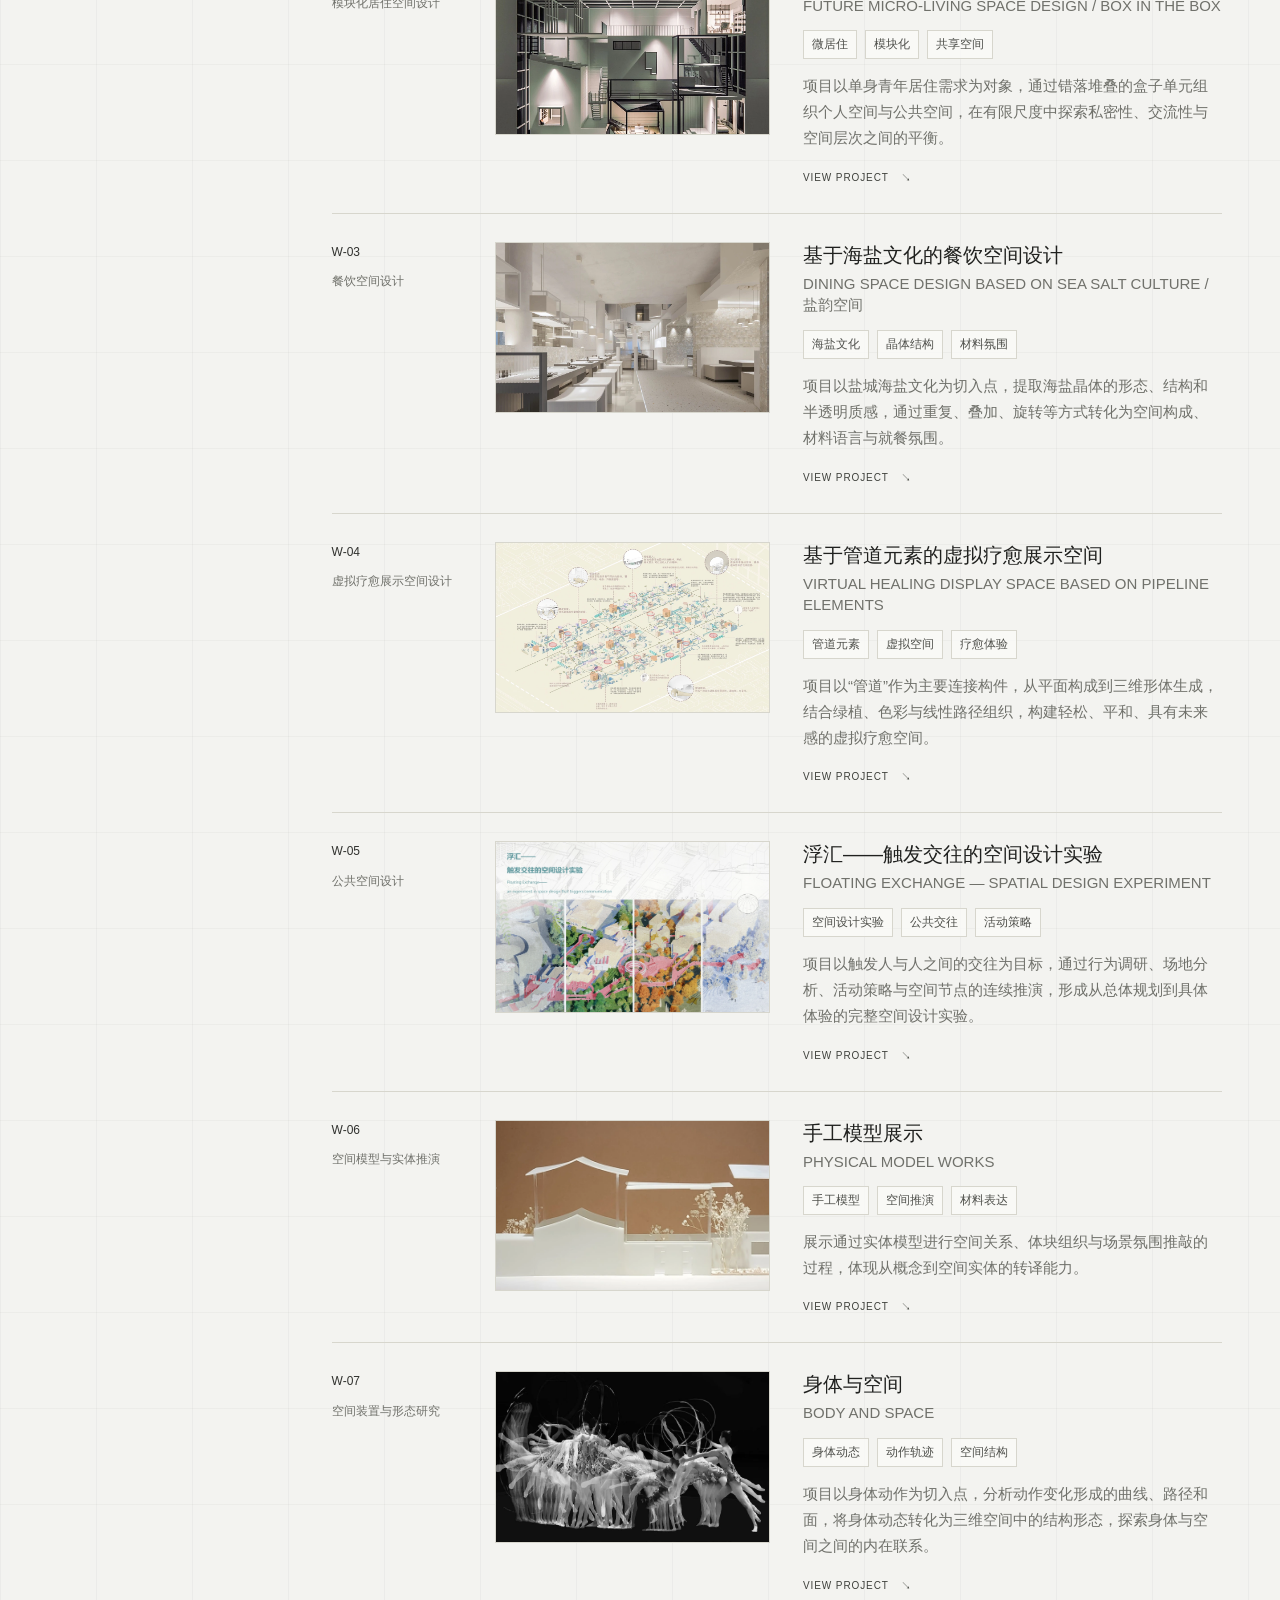
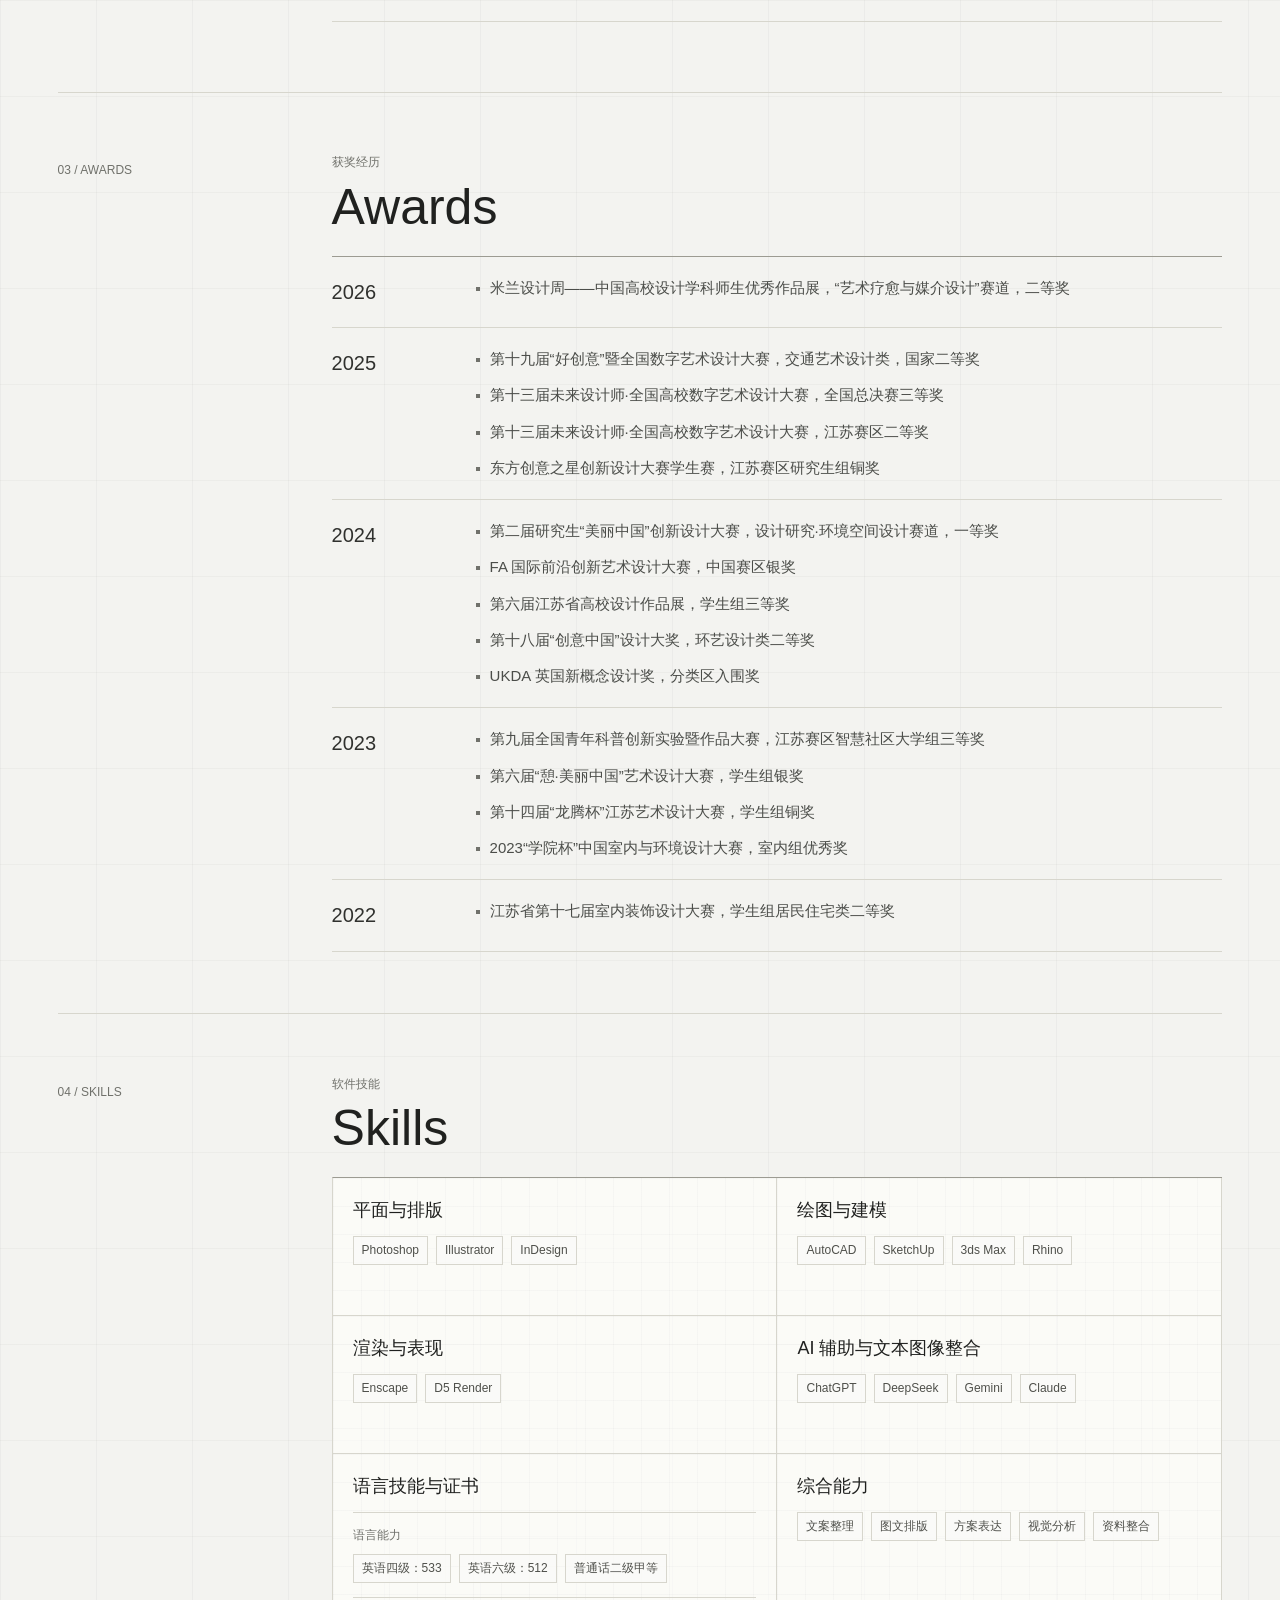
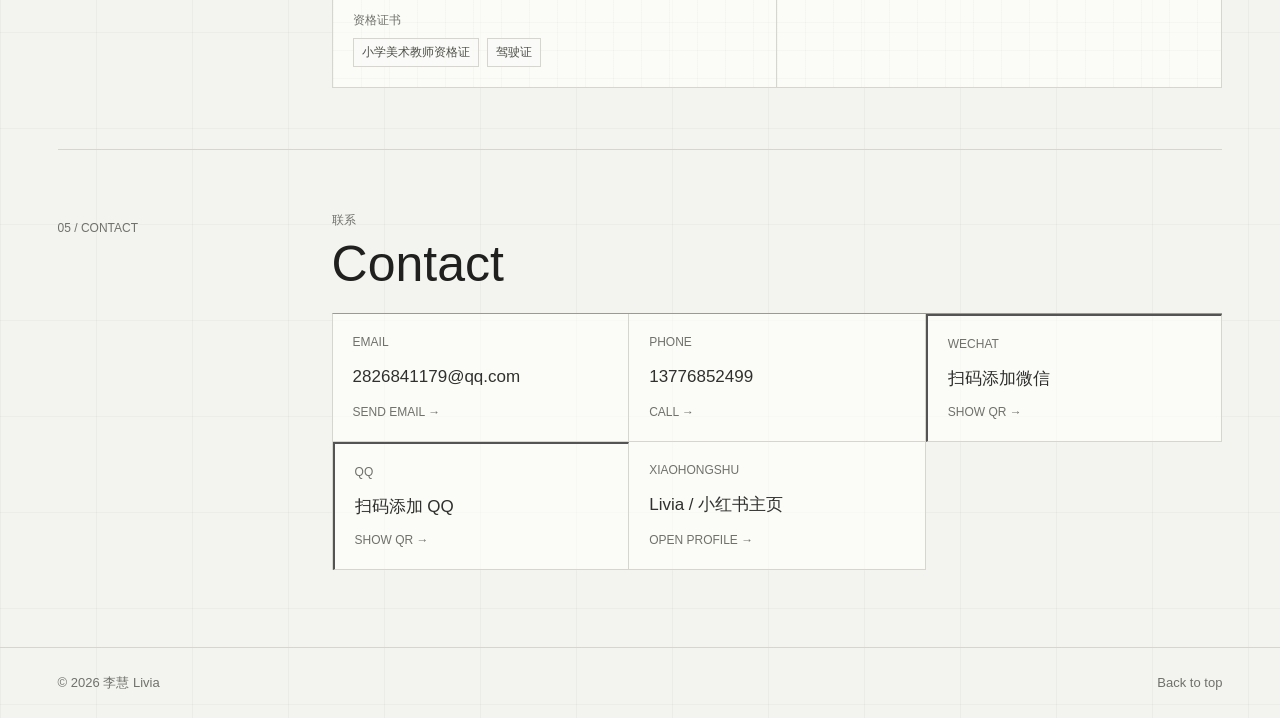
==== commit 15a223f9: "Restore plain <img src> - srcset/picture rendered blurry at fractional DPR Measured with headless Ch" ====
--- a/index.html
+++ b/index.html
@@ -75,7 +75,7 @@
         <div class="profile-layout">
           <aside class="profile-panel">
             <figure class="profile-image">
-              <img src="assets/images/profile.webp" alt="李慧 Livia 个人照片" decoding="async">
+              <img src="assets/images/profile.webp" alt="李慧 Livia 个人照片">
             </figure>
             <dl class="profile-info">
               <div>
@@ -195,7 +195,7 @@
             <div class="featured-grid">
               <article class="featured-card featured-card--shiyin">
                 <a class="featured-media featured-primary-link" href="https://shiyin-prototype.vercel.app/" target="_blank" rel="noopener noreferrer" aria-label="打开 SHIYIN 拾音线上原型">
-                  <img src="assets/images/shiyin-cover.webp" alt="SHIYIN 拾音：地点与音乐探索界面" decoding="async" srcset="assets/images/shiyin-cover-800.webp 800w, assets/images/shiyin-cover.webp 1586w" sizes="(max-width: 700px) 100vw, 520px" loading="lazy">
+                  <img src="assets/images/shiyin-cover.webp" alt="SHIYIN 拾音：地点与音乐探索界面" loading="lazy">
                 </a>
                 <div class="featured-card-body">
                   <div class="featured-meta"><span>F-01</span><span>Digital Experience / Interactive Prototype</span></div>
@@ -210,7 +210,7 @@
 
               <a class="featured-card featured-card--along" href="projects/along.html">
                 <figure class="featured-media">
-                  <img src="assets/images/along-cover.webp" alt="ALONG 项目封面：暮色沿岸，一人一犬同行" decoding="async" srcset="assets/images/along-cover-800.webp 800w, assets/images/along-cover.webp 1586w" sizes="(max-width: 700px) 100vw, 520px" loading="lazy">
+                  <img src="assets/images/along-cover.webp" alt="ALONG 项目封面：暮色沿岸，一人一犬同行" loading="lazy">
                 </figure>
                 <div class="featured-card-body">
                   <div class="featured-meta"><span>F-02</span><span>Brand &amp; Experience / Product System</span></div>
@@ -232,7 +232,7 @@
             <a class="work-card" href="projects/work-01.html">
               <div class="work-index"><span>W-01</span><span>公共社交与疗愈空间设计</span></div>
               <figure class="work-image-frame">
-                <img class="work-preview-image managed-image" src="assets/images/work-01-cover.webp" alt="基于巴纳姆心理效应的疗愈空间设计" decoding="async">
+                <img class="work-preview-image managed-image" src="assets/images/work-01-cover.webp" alt="基于巴纳姆心理效应的疗愈空间设计">
                 <span>IMAGE PENDING</span>
               </figure>
               <div class="work-text">
@@ -247,7 +247,7 @@
             <a class="work-card" href="projects/work-02.html">
               <div class="work-index"><span>W-02</span><span>模块化居住空间设计</span></div>
               <figure class="work-image-frame">
-                <img class="work-preview-image managed-image" src="assets/images/work-02-cover.webp" alt="未来微居空间设计" decoding="async">
+                <img class="work-preview-image managed-image" src="assets/images/work-02-cover.webp" alt="未来微居空间设计">
                 <span>IMAGE PENDING</span>
               </figure>
               <div class="work-text">
@@ -262,7 +262,7 @@
             <a class="work-card" href="projects/work-03.html">
               <div class="work-index"><span>W-03</span><span>餐饮空间设计</span></div>
               <figure class="work-image-frame">
-                <img class="work-preview-image managed-image" src="assets/images/work-03-cover.webp" alt="基于海盐文化的餐饮空间设计" decoding="async">
+                <img class="work-preview-image managed-image" src="assets/images/work-03-cover.webp" alt="基于海盐文化的餐饮空间设计">
                 <span>IMAGE PENDING</span>
               </figure>
               <div class="work-text">
@@ -277,7 +277,7 @@
             <a class="work-card" href="projects/work-04.html">
               <div class="work-index"><span>W-04</span><span>虚拟疗愈展示空间设计</span></div>
               <figure class="work-image-frame">
-                <img class="work-preview-image managed-image" src="assets/images/work-04-cover.webp" alt="基于管道元素的虚拟疗愈展示空间" decoding="async">
+                <img class="work-preview-image managed-image" src="assets/images/work-04-cover.webp" alt="基于管道元素的虚拟疗愈展示空间">
                 <span>IMAGE PENDING</span>
               </figure>
               <div class="work-text">
@@ -292,7 +292,7 @@
             <a class="work-card" href="projects/fuhui.html">
               <div class="work-index"><span>W-05</span><span>公共空间设计</span></div>
               <figure class="work-image-frame">
-                <img class="work-preview-image managed-image" src="assets/images/fuhui-pages/fuhui-board-01.webp" alt="浮汇——触发交往的空间设计实验" decoding="async" srcset="assets/images/fuhui-pages/fuhui-board-01-1100.webp 1100w, assets/images/fuhui-pages/fuhui-board-01.webp 2720w" sizes="(max-width: 700px) 100vw, 520px">
+                <img class="work-preview-image managed-image" src="assets/images/fuhui-pages/fuhui-board-01.webp" alt="浮汇——触发交往的空间设计实验">
                 <span>IMAGE PENDING</span>
               </figure>
               <div class="work-text">
@@ -307,7 +307,7 @@
             <a class="work-card" href="projects/work-06.html">
               <div class="work-index"><span>W-06</span><span>空间模型与实体推演</span></div>
               <figure class="work-image-frame">
-                <img class="work-preview-image managed-image" src="assets/images/work-06-cover.webp" alt="手工模型展示" decoding="async">
+                <img class="work-preview-image managed-image" src="assets/images/work-06-cover.webp" alt="手工模型展示">
                 <span>IMAGE PENDING</span>
               </figure>
               <div class="work-text">
@@ -322,7 +322,7 @@
             <a class="work-card" href="projects/work-07.html">
               <div class="work-index"><span>W-07</span><span>空间装置与形态研究</span></div>
               <figure class="work-image-frame">
-                <img class="work-preview-image managed-image" src="assets/images/work-07-cover.webp" alt="身体与空间" decoding="async">
+                <img class="work-preview-image managed-image" src="assets/images/work-07-cover.webp" alt="身体与空间">
                 <span>IMAGE PENDING</span>
               </figure>
               <div class="work-text">
@@ -514,7 +514,7 @@
         <p class="eyebrow" id="qr-modal-title">WeChat</p>
         <h2>Scan to connect</h2>
         <figure class="qr-frame" data-qr-frame>
-          <img class="managed-image" src="assets/images/wechat-qr.webp" alt="WeChat 二维码" data-qr-image decoding="async">
+          <img class="managed-image" src="assets/images/wechat-qr.webp" alt="WeChat 二维码" data-qr-image>
           <span>IMAGE PENDING</span>
         </figure>
       </div>
--- a/style.css
+++ b/style.css
@@ -2047,3 +2047,4 @@
     transform: none;
   }
 }
+
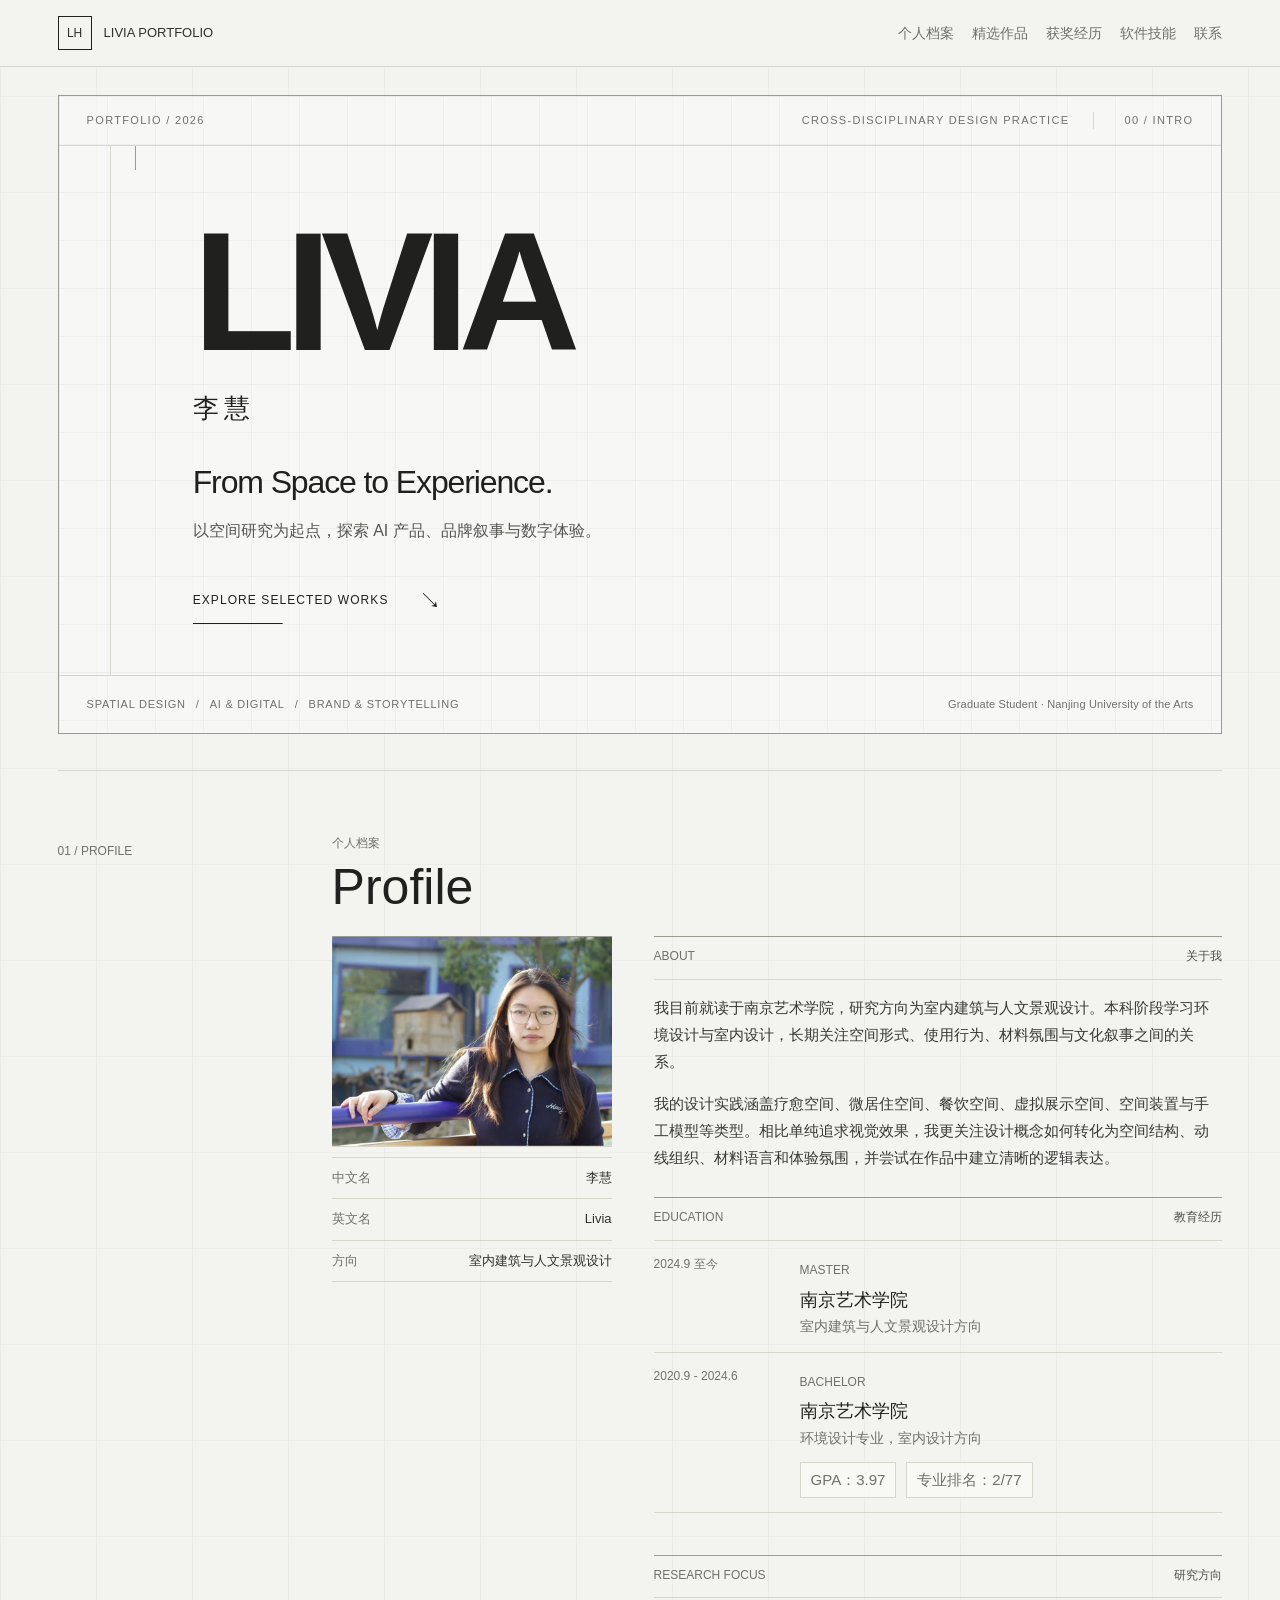
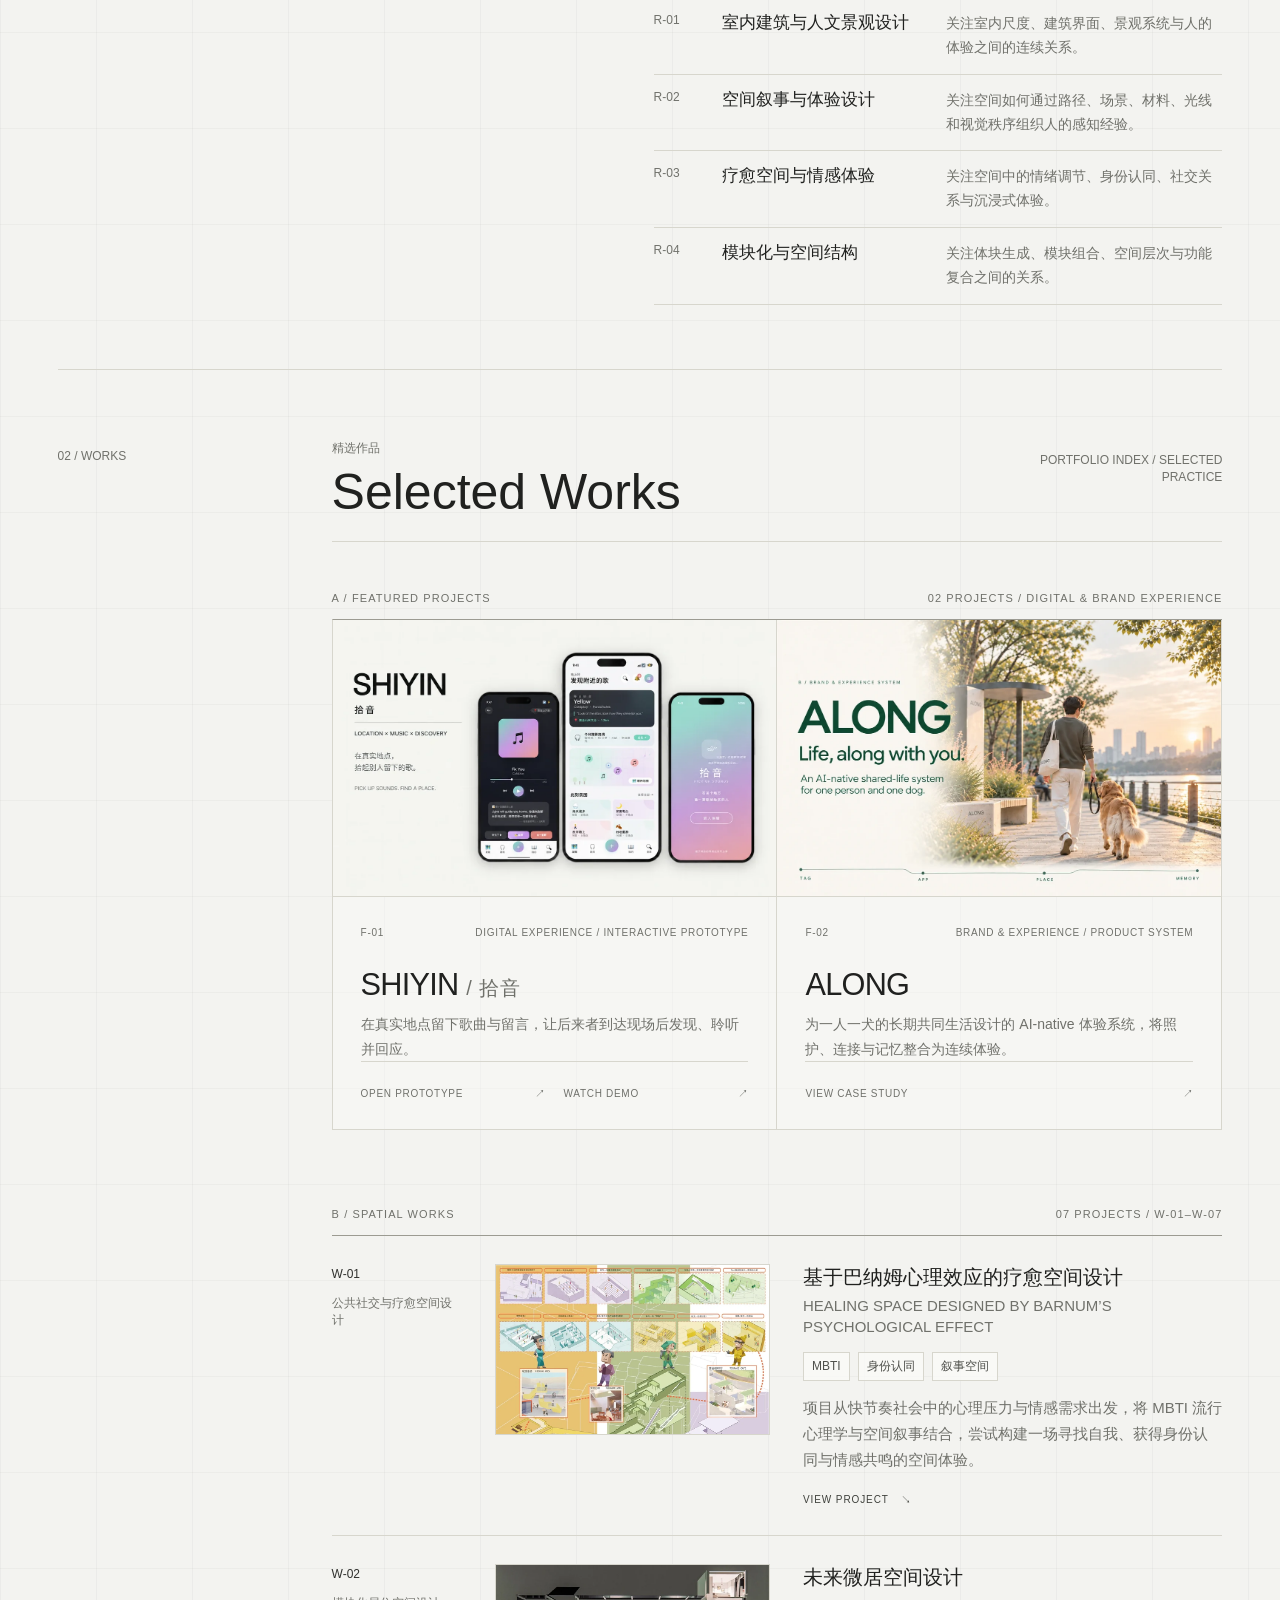
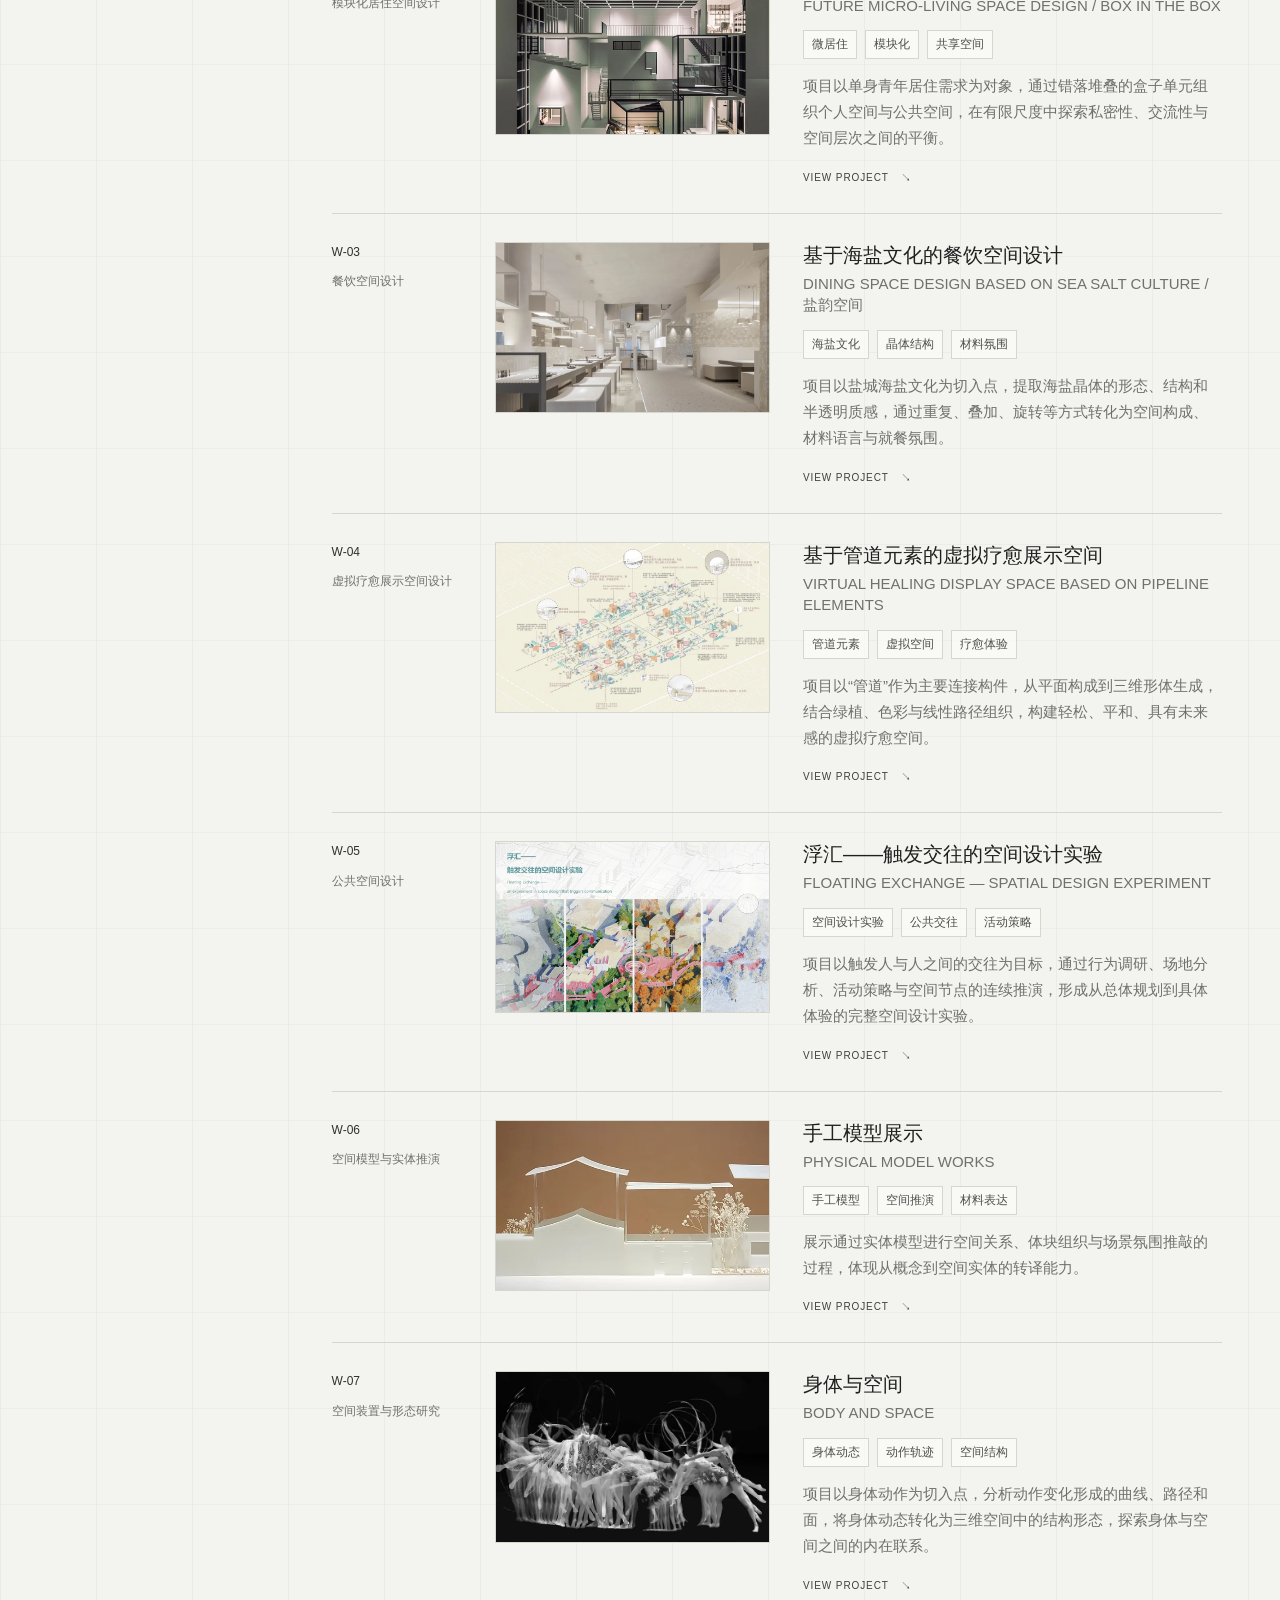
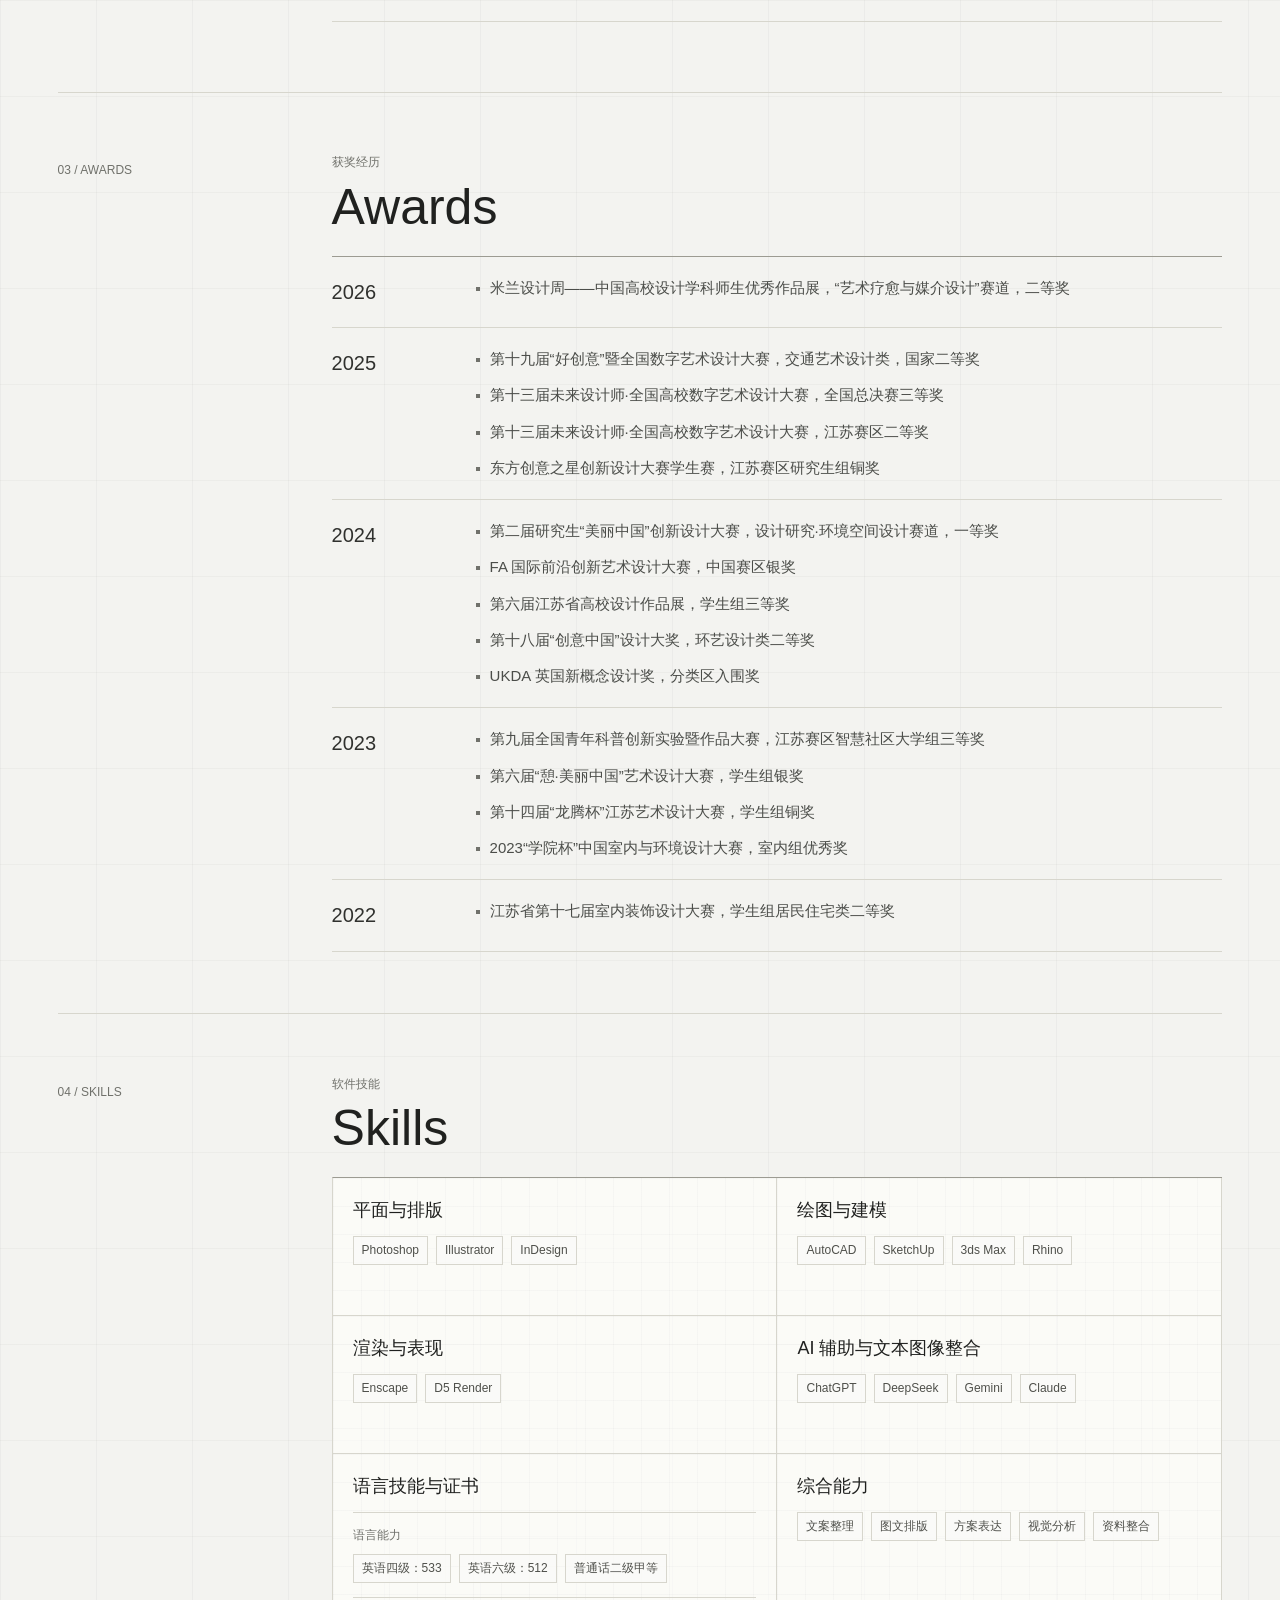
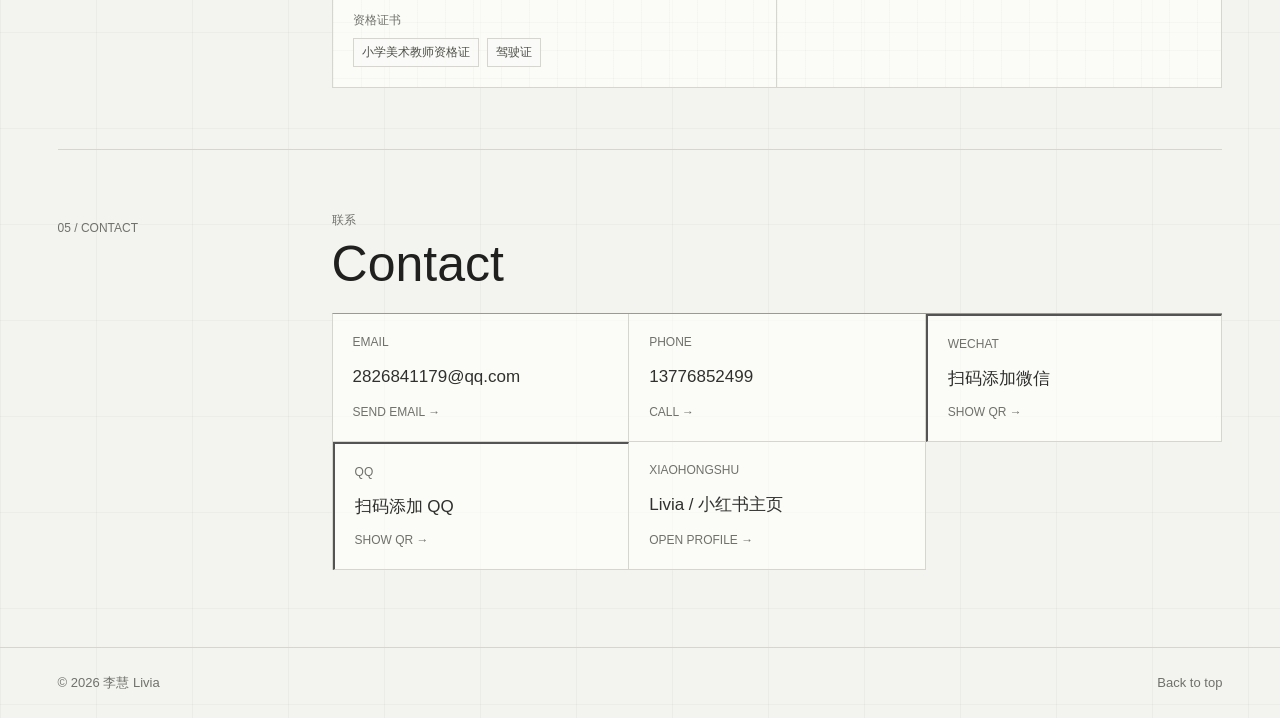
==== commit 94aa2868: "Point SHIYIN prototype links at shiyin.liviahui.cn *.vercel.app is DNS-poisoned in mainland China: s" ====
--- a/index.html
+++ b/index.html
@@ -1,4 +1,4 @@
-﻿<!DOCTYPE html>
+<!DOCTYPE html>
 <html lang="zh-CN">
 <head>
   <meta charset="UTF-8">
@@ -194,15 +194,15 @@
 
             <div class="featured-grid">
               <article class="featured-card featured-card--shiyin">
-                <a class="featured-media featured-primary-link" href="https://shiyin-prototype.vercel.app/" target="_blank" rel="noopener noreferrer" aria-label="打开 SHIYIN 拾音线上原型">
+                <a class="featured-media featured-primary-link" href="https://shiyin.liviahui.cn/" target="_blank" rel="noopener noreferrer" aria-label="打开 SHIYIN 拾音线上原型">
                   <img src="assets/images/shiyin-cover.webp" alt="SHIYIN 拾音：地点与音乐探索界面" loading="lazy">
                 </a>
                 <div class="featured-card-body">
                   <div class="featured-meta"><span>F-01</span><span>Digital Experience / Interactive Prototype</span></div>
-                  <h4><a class="featured-title-link" href="https://shiyin-prototype.vercel.app/" target="_blank" rel="noopener noreferrer">SHIYIN <span>/ 拾音</span></a></h4>
+                  <h4><a class="featured-title-link" href="https://shiyin.liviahui.cn/" target="_blank" rel="noopener noreferrer">SHIYIN <span>/ 拾音</span></a></h4>
                   <p>在真实地点留下歌曲与留言，让后来者到达现场后发现、聆听并回应。</p>
                   <div class="featured-actions">
-                    <a class="featured-status" href="https://shiyin-prototype.vercel.app/" target="_blank" rel="noopener noreferrer"><span>Open Prototype</span><strong aria-hidden="true">↗</strong></a>
+                    <a class="featured-status" href="https://shiyin.liviahui.cn/" target="_blank" rel="noopener noreferrer"><span>Open Prototype</span><strong aria-hidden="true">↗</strong></a>
                     <a class="featured-status" href="SHIYIN_Demo.mp4" target="_blank" rel="noopener noreferrer"><span>Watch Demo</span><strong aria-hidden="true">↗</strong></a>
                   </div>
                 </div>
